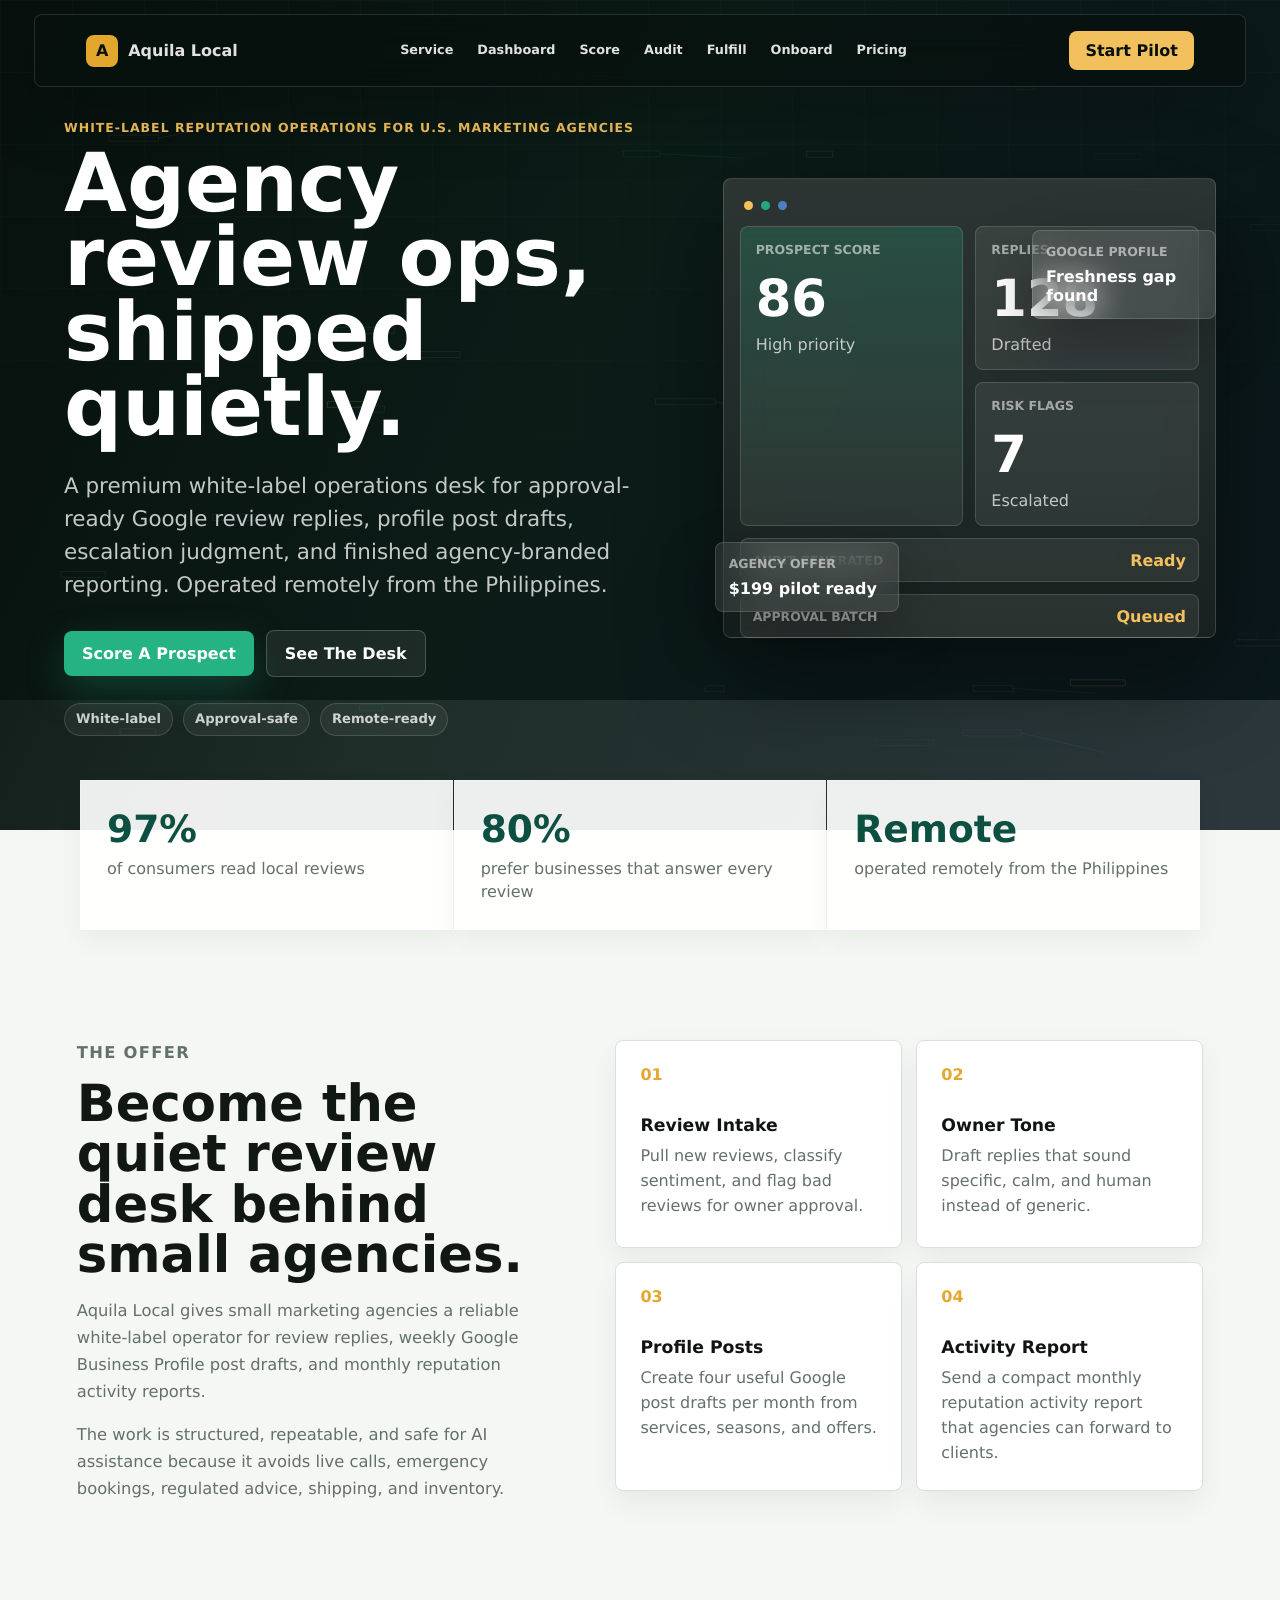
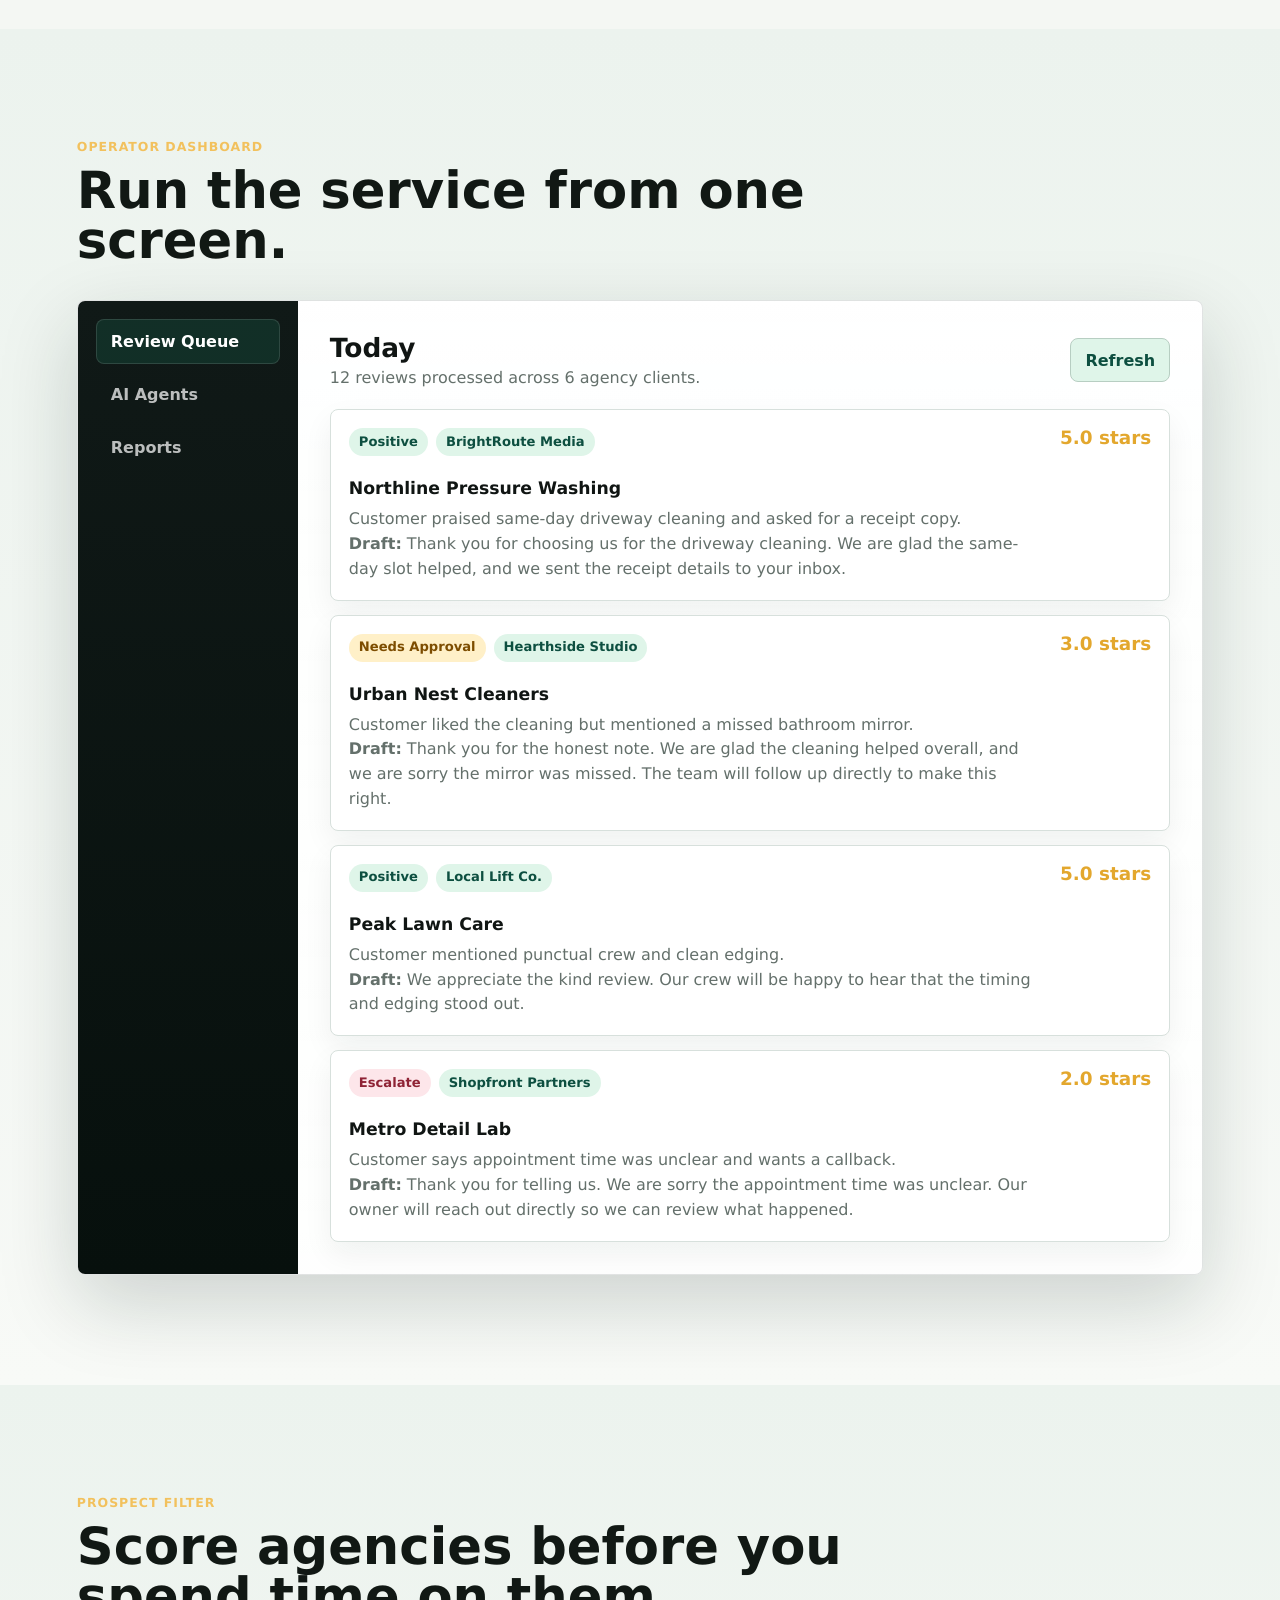
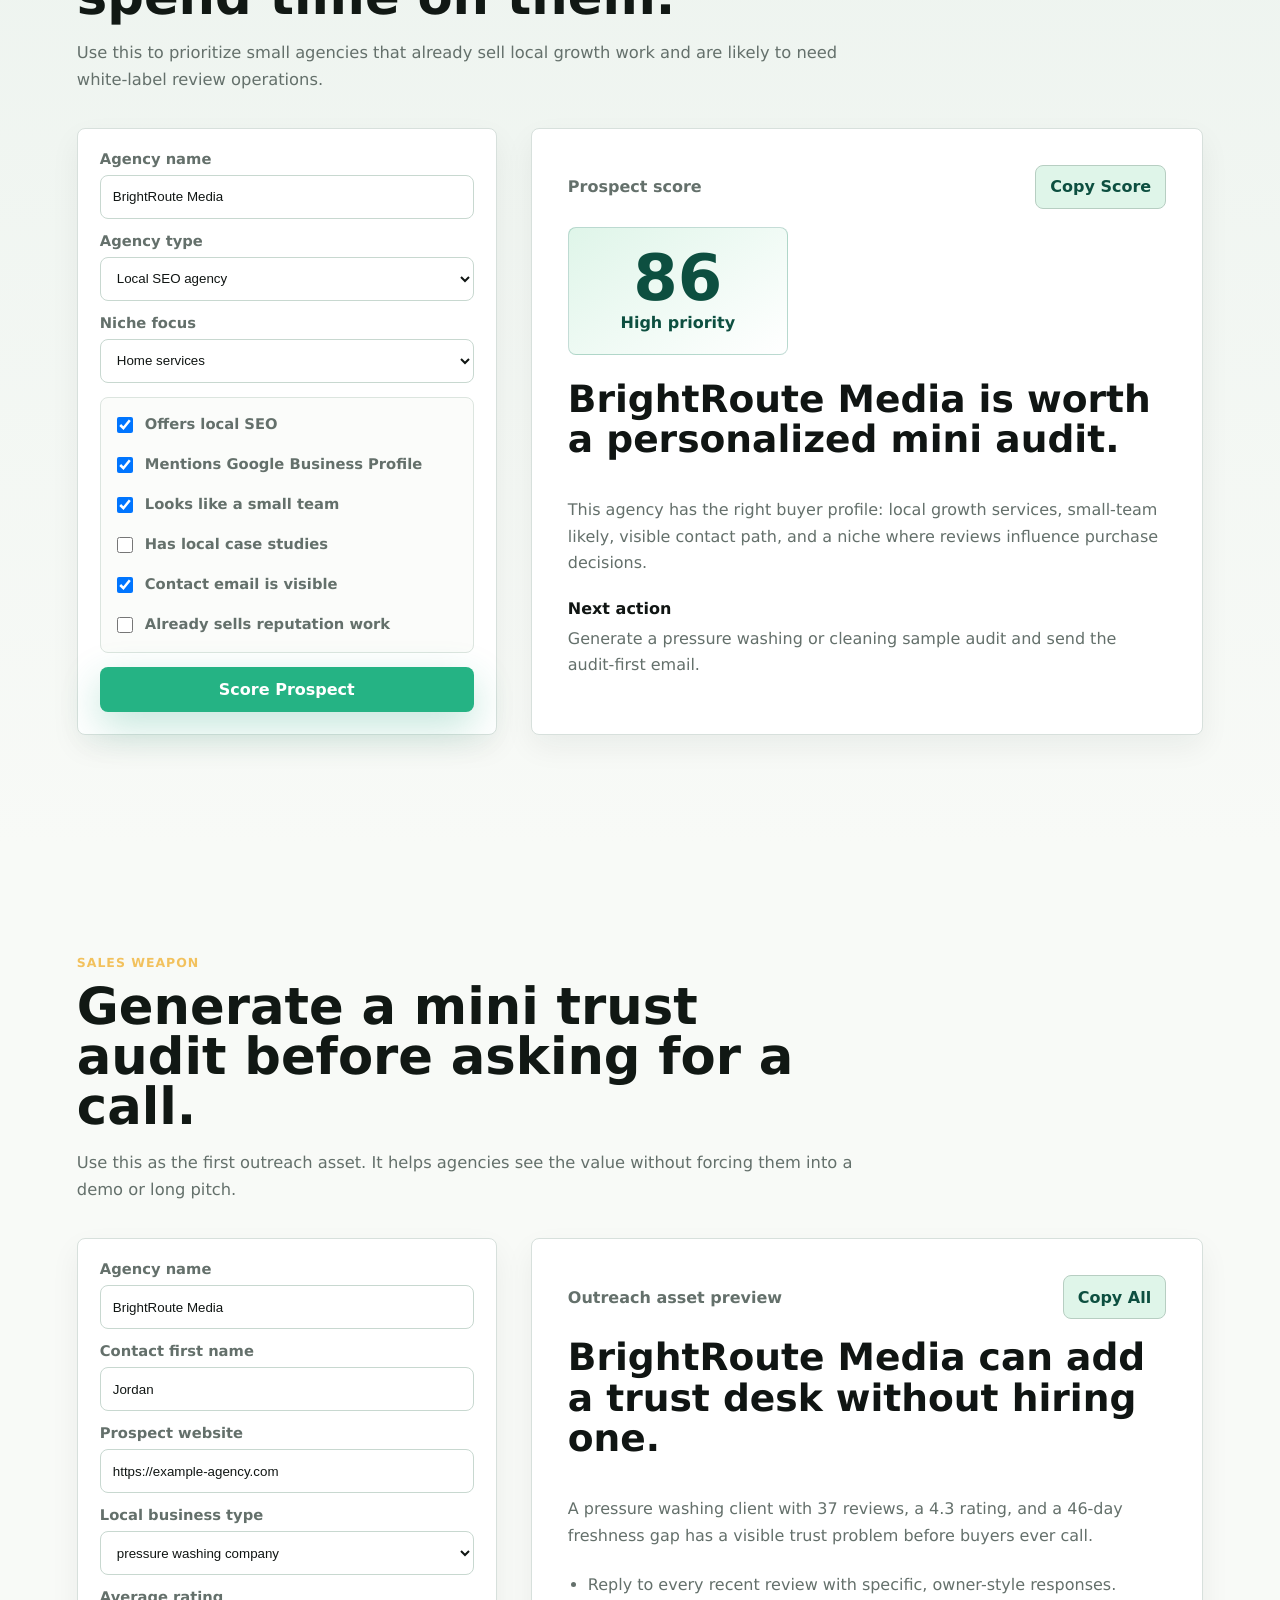
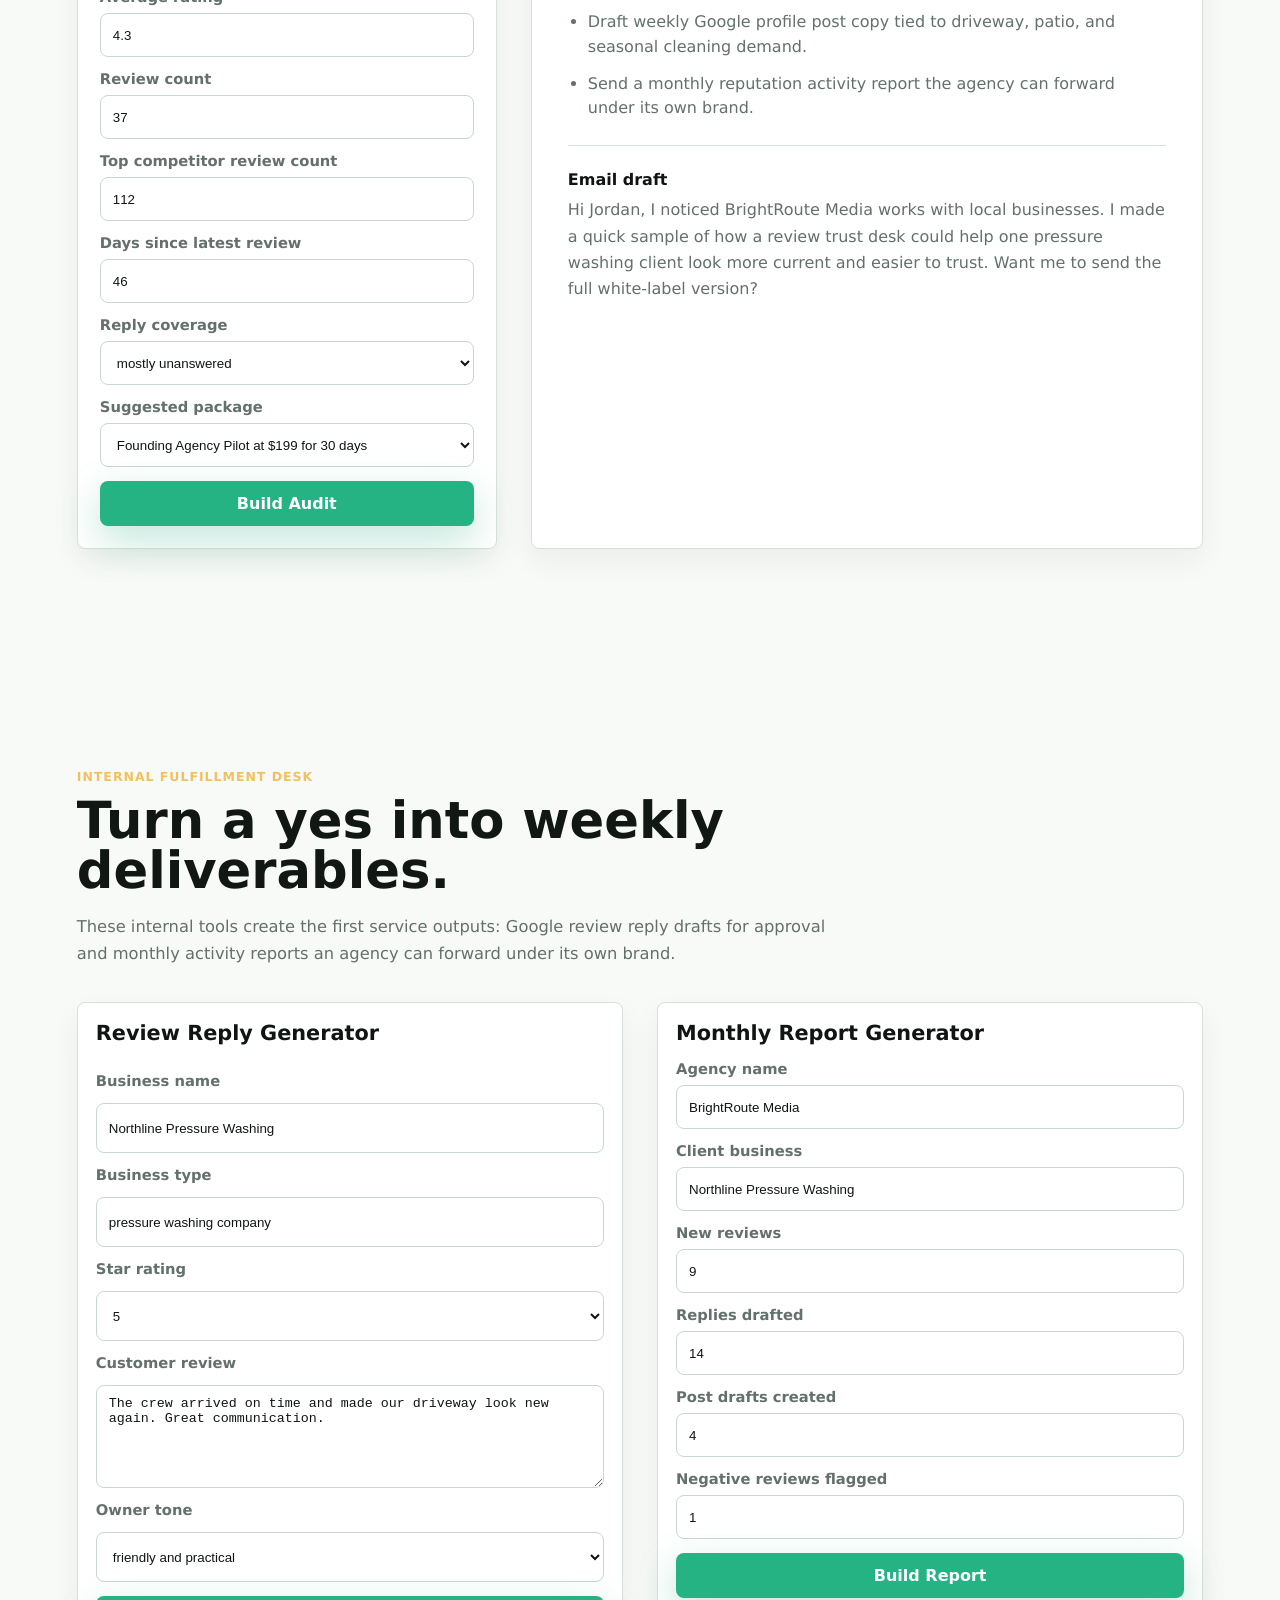
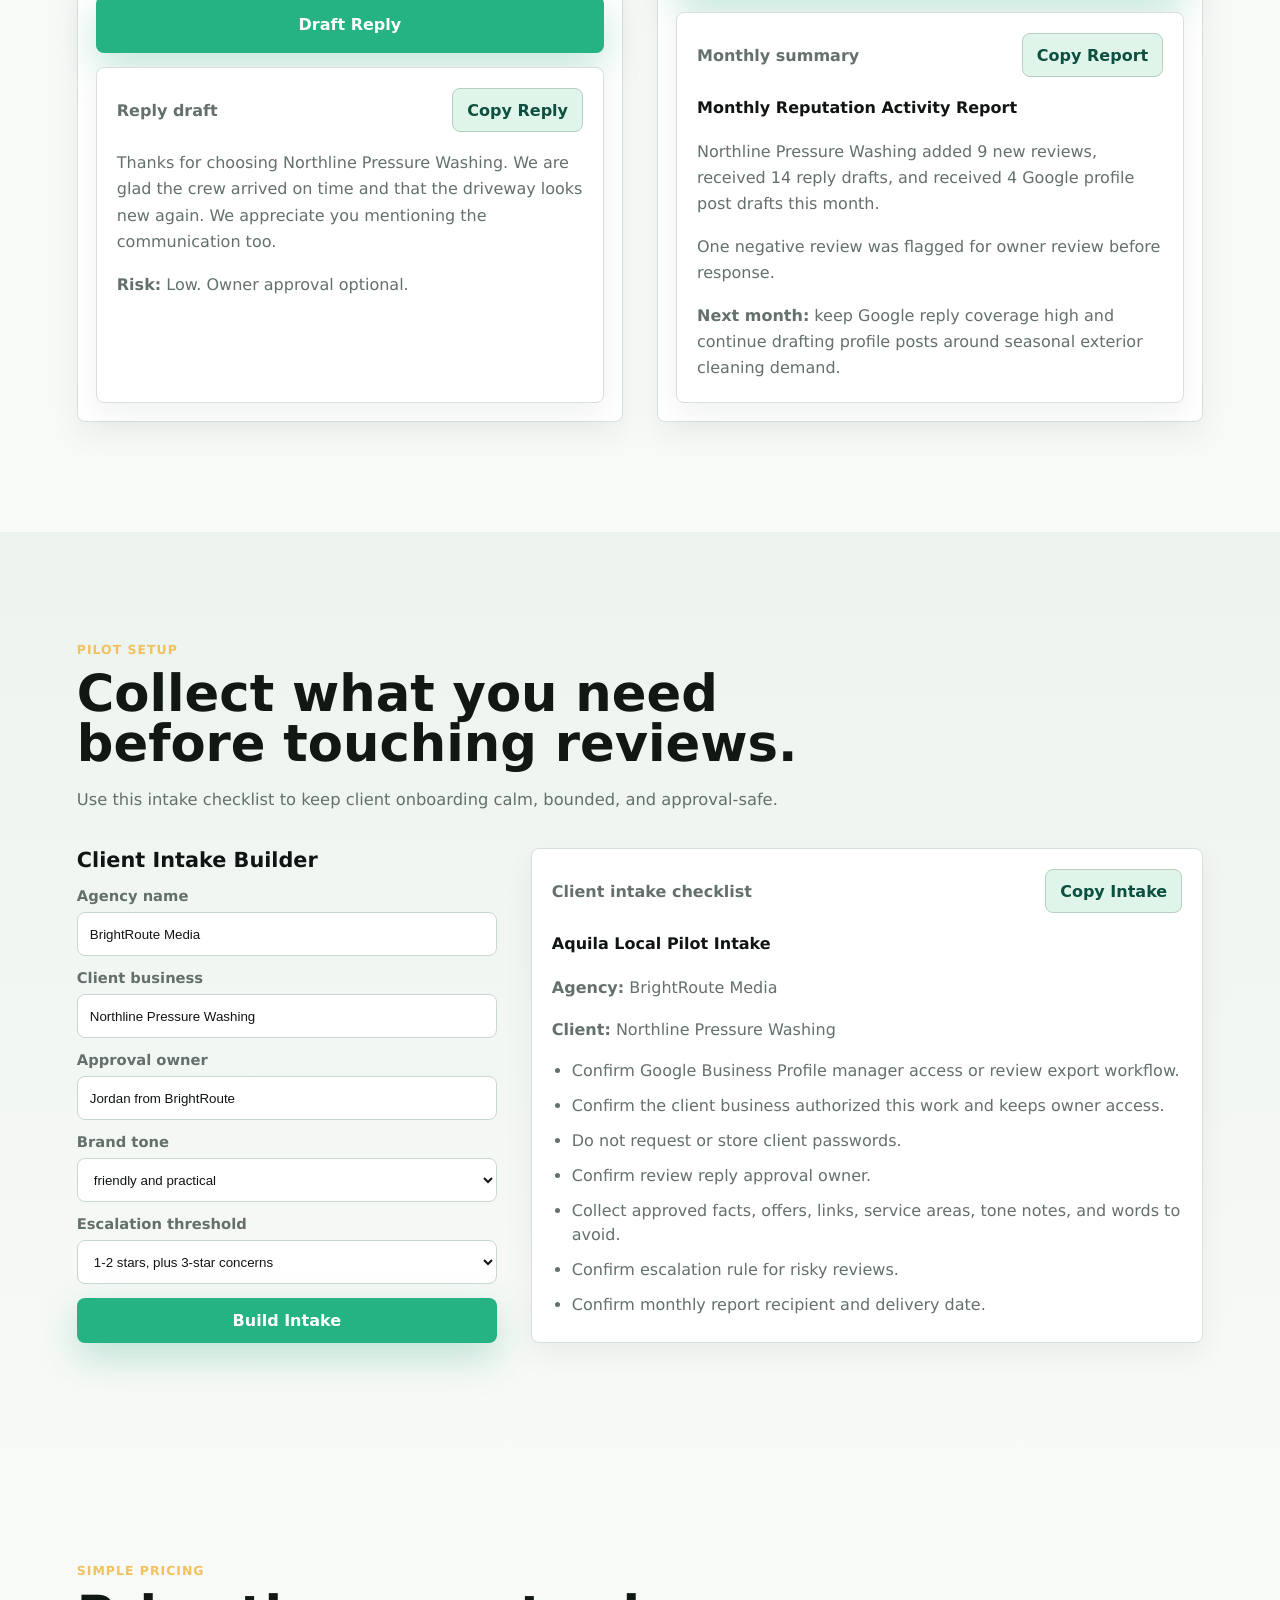
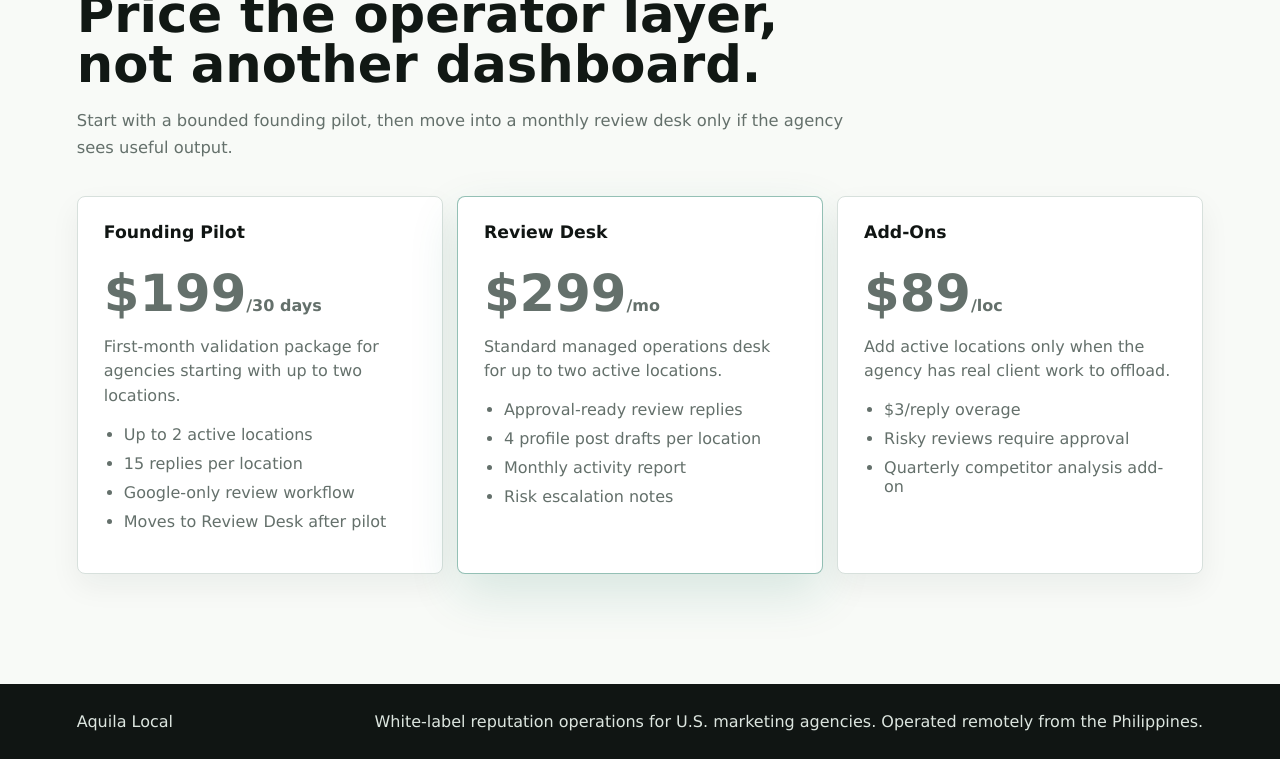
==== index.html @ 958daebd "Initial Aquila Local site" ====
<!doctype html>
<html lang="en">
  <head>
    <meta charset="utf-8">
    <meta name="viewport" content="width=device-width, initial-scale=1">
    <title>Aquila Local</title>
    <meta
      name="description"
      content="White-label Google review reply drafts, profile post drafts, escalation notes, and reputation activity reports for local marketing agencies."
    >
    <link rel="preload" href="assets/reviewpilot-hero.png" as="image">
    <link rel="stylesheet" href="styles.css">
  </head>
  <body>
    <header class="site-header" aria-label="Primary navigation">
      <a class="brand" href="#top" aria-label="Aquila Local home">
        <span class="brand-mark">A</span>
        <span>Aquila Local</span>
      </a>
      <nav class="nav-links" aria-label="Page sections">
        <a href="#service">Service</a>
        <a href="#dashboard">Dashboard</a>
        <a href="#score">Score</a>
        <a href="#audit">Audit</a>
        <a href="#fulfill">Fulfill</a>
        <a href="#onboard">Onboard</a>
        <a href="#pricing">Pricing</a>
      </nav>
      <a class="header-action" href="mailto:aquila.local@gmail.com?subject=Aquila%20Local%20pilot">
        Start Pilot
      </a>
    </header>

    <main id="top">
      <section class="hero" aria-label="Aquila Local introduction">
        <canvas class="signal-canvas" id="signalCanvas" aria-hidden="true"></canvas>
        <img class="hero-image" src="assets/reviewpilot-hero.png" alt="Laptop displaying a reputation management dashboard on a home office desk">
        <div class="hero-overlay"></div>
        <div class="hero-shell">
          <div class="hero-content">
            <p class="eyebrow">White-label reputation operations for U.S. marketing agencies</p>
            <h1>Agency review ops, shipped quietly.</h1>
            <p class="hero-copy">
              A premium white-label operations desk for approval-ready Google review replies, profile post drafts, escalation judgment, and finished agency-branded reporting.
              Operated remotely from the Philippines.
            </p>
            <div class="hero-actions">
              <a class="primary-button" href="#score">Score A Prospect</a>
              <a class="secondary-button" href="#fulfill">See The Desk</a>
            </div>
            <div class="hero-proof" aria-label="Service proof points">
              <span>White-label</span>
              <span>Approval-safe</span>
              <span>Remote-ready</span>
            </div>
          </div>

          <div class="hero-stage" aria-label="Animated Aquila Local operations console">
            <div class="ops-console motion-card">
              <div class="console-topbar">
                <span></span>
                <span></span>
                <span></span>
              </div>
              <div class="console-grid">
                <div class="console-panel large">
                  <small>Prospect score</small>
                  <strong>86</strong>
                  <span>High priority</span>
                </div>
                <div class="console-panel">
                  <small>Replies</small>
                  <strong>128</strong>
                  <span>Drafted</span>
                </div>
                <div class="console-panel">
                  <small>Risk flags</small>
                  <strong>7</strong>
                  <span>Escalated</span>
                </div>
                <div class="console-row">
                  <span>Audit generated</span>
                  <b>Ready</b>
                </div>
                <div class="console-row">
                  <span>Approval batch</span>
                  <b>Queued</b>
                </div>
              </div>
            </div>
            <div class="floating-note note-one motion-card">
              <span>Google profile</span>
              <strong>Freshness gap found</strong>
            </div>
            <div class="floating-note note-two motion-card">
              <span>Agency offer</span>
              <strong>$199 pilot ready</strong>
            </div>
          </div>
        </div>
      </section>

      <section class="signal-strip" aria-label="Market signals">
        <div>
          <strong>97%</strong>
          <span>of consumers read local reviews</span>
        </div>
        <div>
          <strong>80%</strong>
          <span>prefer businesses that answer every review</span>
        </div>
        <div>
          <strong>Remote</strong>
          <span>operated remotely from the Philippines</span>
        </div>
      </section>

      <section id="service" class="section split-section">
        <div class="section-copy">
          <p class="eyebrow">The offer</p>
          <h2>Become the quiet review desk behind small agencies.</h2>
          <p>
            Aquila Local gives small marketing agencies a reliable white-label operator for review replies, weekly Google Business Profile post drafts, and monthly reputation activity reports.
          </p>
          <p>
            The work is structured, repeatable, and safe for AI assistance because it avoids live calls, emergency bookings, regulated advice, shipping, and inventory.
          </p>
        </div>
        <div class="workflow-grid" aria-label="Service workflow">
          <article class="workflow-card">
            <span>01</span>
            <h3>Review Intake</h3>
            <p>Pull new reviews, classify sentiment, and flag bad reviews for owner approval.</p>
          </article>
          <article class="workflow-card">
            <span>02</span>
            <h3>Owner Tone</h3>
            <p>Draft replies that sound specific, calm, and human instead of generic.</p>
          </article>
          <article class="workflow-card">
            <span>03</span>
            <h3>Profile Posts</h3>
            <p>Create four useful Google post drafts per month from services, seasons, and offers.</p>
          </article>
          <article class="workflow-card">
            <span>04</span>
            <h3>Activity Report</h3>
            <p>Send a compact monthly reputation activity report that agencies can forward to clients.</p>
          </article>
        </div>
      </section>

      <section id="dashboard" class="section dashboard-section">
        <div class="section-heading">
          <p class="eyebrow">Operator dashboard</p>
          <h2>Run the service from one screen.</h2>
        </div>

        <div class="dashboard-shell">
          <aside class="dashboard-sidebar" aria-label="Dashboard menu">
            <button class="tab-button active" type="button" data-tab="queue">Review Queue</button>
            <button class="tab-button" type="button" data-tab="agents">AI Agents</button>
            <button class="tab-button" type="button" data-tab="reports">Reports</button>
          </aside>

          <div class="dashboard-panel">
            <section class="tab-panel active" id="queue" aria-label="Review queue">
              <div class="panel-topline">
                <div>
                  <h3>Today</h3>
                  <p>12 reviews processed across 6 agency clients.</p>
                </div>
                <button class="tool-button" type="button" id="refreshQueue">Refresh</button>
              </div>

              <div class="review-list" id="reviewList"></div>
            </section>

            <section class="tab-panel" id="agents" aria-label="AI agent status">
              <div class="panel-topline">
                <div>
                  <h3>Agent Bench</h3>
                  <p>Keep every task small, auditable, and easy to replace.</p>
                </div>
                <span class="status-pill">5 active</span>
              </div>
              <div class="agent-grid" id="agentGrid"></div>
            </section>

            <section class="tab-panel" id="reports" aria-label="Monthly reputation activity report preview">
              <div class="panel-topline">
                <div>
                  <h3>Activity Report</h3>
                  <p>White-label summary ready for agency forwarding.</p>
                </div>
                <button class="tool-button" type="button" id="buildReport">Build Preview</button>
              </div>
              <div class="report-preview" id="reportPreview">
                <div>
                  <span class="report-label">Review velocity</span>
                  <strong>+18%</strong>
                </div>
                <div>
                  <span class="report-label">Response coverage</span>
                  <strong>96%</strong>
                </div>
                <div>
                  <span class="report-label">Freshness</span>
                  <strong>14 days</strong>
                </div>
              </div>
            </section>
          </div>
        </div>
      </section>

      <section id="score" class="section score-section">
        <div class="section-heading">
          <p class="eyebrow">Prospect filter</p>
          <h2>Score agencies before you spend time on them.</h2>
          <p>
            Use this to prioritize small agencies that already sell local growth work and are likely to need white-label review operations.
          </p>
        </div>

        <div class="score-builder">
          <form class="score-form" id="scoreForm">
            <label>
              Agency name
              <input name="agencyName" type="text" value="BrightRoute Media" required>
            </label>
            <label>
              Agency type
              <select name="agencyType">
                <option value="localSeo">Local SEO agency</option>
                <option value="webDesign">Web design agency</option>
                <option value="socialMedia">Social media agency</option>
                <option value="general">General marketing agency</option>
              </select>
            </label>
            <label>
              Niche focus
              <select name="nicheFocus">
                <option value="homeServices">Home services</option>
                <option value="mixedLocal">Mixed local businesses</option>
                <option value="restaurants">Restaurants</option>
                <option value="regulated">Medical, legal, or finance</option>
              </select>
            </label>
            <div class="checkbox-grid" aria-label="Prospect signals">
              <label><input name="localSeo" type="checkbox" checked> Offers local SEO</label>
              <label><input name="gbp" type="checkbox" checked> Mentions Google Business Profile</label>
              <label><input name="smallTeam" type="checkbox" checked> Looks like a small team</label>
              <label><input name="caseStudies" type="checkbox"> Has local case studies</label>
              <label><input name="contactEmail" type="checkbox" checked> Contact email is visible</label>
              <label><input name="reputationOffer" type="checkbox"> Already sells reputation work</label>
            </div>
            <button class="primary-button form-button" type="submit">Score Prospect</button>
          </form>

          <article class="score-output" id="scoreOutput" aria-live="polite">
            <div class="output-actions">
              <span class="report-label">Prospect score</span>
              <button class="tool-button" type="button" data-copy-target="scoreOutput">Copy Score</button>
            </div>
            <div class="score-document">
              <div class="score-meter">
                <strong>86</strong>
                <span>High priority</span>
              </div>
              <h3>BrightRoute Media is worth a personalized mini audit.</h3>
              <p>
                This agency has the right buyer profile: local growth services, small-team likely, visible contact path, and a niche where reviews influence purchase decisions.
              </p>
              <h4>Next action</h4>
              <p>Generate a pressure washing or cleaning sample audit and send the audit-first email.</p>
            </div>
          </article>
        </div>
      </section>

      <section id="audit" class="section audit-section">
        <div class="section-heading">
          <p class="eyebrow">Sales weapon</p>
          <h2>Generate a mini trust audit before asking for a call.</h2>
          <p>
            Use this as the first outreach asset. It helps agencies see the value without forcing them into a demo or long pitch.
          </p>
        </div>

        <div class="audit-builder">
          <form class="audit-form" id="auditForm">
            <label>
              Agency name
              <input name="agency" type="text" value="BrightRoute Media" required>
            </label>
            <label>
              Contact first name
              <input name="contact" type="text" value="Jordan" required>
            </label>
            <label>
              Prospect website
              <input name="website" type="url" value="https://example-agency.com" required>
            </label>
            <label>
              Local business type
              <select name="niche">
                <option>pressure washing company</option>
                <option>house cleaning company</option>
                <option>mobile auto detailer</option>
                <option>lawn care company</option>
                <option>pest control company</option>
              </select>
            </label>
            <label>
              Average rating
              <input name="rating" type="number" min="1" max="5" step="0.1" value="4.3" required>
            </label>
            <label>
              Review count
              <input name="reviews" type="number" min="0" step="1" value="37" required>
            </label>
            <label>
              Top competitor review count
              <input name="competitorReviews" type="number" min="0" step="1" value="112" required>
            </label>
            <label>
              Days since latest review
              <input name="freshness" type="number" min="0" step="1" value="46" required>
            </label>
            <label>
              Reply coverage
              <select name="coverage">
                <option>mostly unanswered</option>
                <option>some answered</option>
                <option>mostly answered</option>
                <option>every review answered</option>
              </select>
            </label>
            <label>
              Suggested package
              <select name="package">
                <option>Founding Agency Pilot at $199 for 30 days</option>
                <option>Review Desk at $299/month</option>
                <option>additional location at $89/month</option>
                <option>custom scale package after 10 locations</option>
              </select>
            </label>
            <button class="primary-button form-button" type="submit">Build Audit</button>
          </form>

          <article class="audit-output" id="auditOutput" aria-live="polite">
            <div class="output-actions">
              <span class="report-label">Outreach asset preview</span>
              <button class="tool-button" type="button" data-copy-target="auditOutput">Copy All</button>
            </div>
            <div class="audit-document">
              <h3>BrightRoute Media can add a trust desk without hiring one.</h3>
              <p>
                A pressure washing client with 37 reviews, a 4.3 rating, and a 46-day freshness gap has a visible trust problem before buyers ever call.
              </p>
              <ul>
                <li>Reply to every recent review with specific, owner-style responses.</li>
                <li>Draft weekly Google profile post copy tied to driveway, patio, and seasonal cleaning demand.</li>
                <li>Send a monthly reputation activity report the agency can forward under its own brand.</li>
              </ul>
              <hr>
              <h4>Email draft</h4>
              <p>
                Hi Jordan, I noticed BrightRoute Media works with local businesses. I made a quick sample of how a review trust desk could help one pressure washing client look more current and easier to trust. Want me to send the full white-label version?
              </p>
            </div>
          </article>
        </div>
      </section>

      <section id="fulfill" class="section fulfill-section">
        <div class="section-heading">
          <p class="eyebrow">Internal fulfillment desk</p>
          <h2>Turn a yes into weekly deliverables.</h2>
          <p>
            These internal tools create the first service outputs: Google review reply drafts for approval and monthly activity reports an agency can forward under its own brand.
          </p>
        </div>

        <div class="fulfill-grid">
          <article class="fulfill-card">
            <form class="mini-form" id="replyForm">
              <h3>Review Reply Generator</h3>
              <label>
                Business name
                <input name="business" type="text" value="Northline Pressure Washing" required>
              </label>
              <label>
                Business type
                <input name="businessType" type="text" value="pressure washing company" required>
              </label>
              <label>
                Star rating
                <select name="stars">
                  <option>5</option>
                  <option>4</option>
                  <option>3</option>
                  <option>2</option>
                  <option>1</option>
                </select>
              </label>
              <label>
                Customer review
                <textarea name="review" rows="5" required>The crew arrived on time and made our driveway look new again. Great communication.</textarea>
              </label>
              <label>
                Owner tone
                <select name="tone">
                  <option>friendly and practical</option>
                  <option>warm and grateful</option>
                  <option>direct and professional</option>
                </select>
              </label>
              <button class="primary-button form-button" type="submit">Draft Reply</button>
            </form>
            <div class="tool-output" id="replyOutput">
              <div class="output-actions">
                <span class="report-label">Reply draft</span>
                <button class="tool-button" type="button" data-copy-target="replyOutput">Copy Reply</button>
              </div>
              <div class="copy-document">
                <p>Thanks for choosing Northline Pressure Washing. We are glad the crew arrived on time and that the driveway looks new again. We appreciate you mentioning the communication too.</p>
                <p><strong>Risk:</strong> Low. Owner approval optional.</p>
              </div>
            </div>
          </article>

          <article class="fulfill-card">
            <form class="mini-form" id="monthlyReportForm">
              <h3>Monthly Report Generator</h3>
              <label>
                Agency name
                <input name="agency" type="text" value="BrightRoute Media" required>
              </label>
              <label>
                Client business
                <input name="client" type="text" value="Northline Pressure Washing" required>
              </label>
              <label>
                New reviews
                <input name="newReviews" type="number" min="0" value="9" required>
              </label>
              <label>
                Replies drafted
                <input name="replies" type="number" min="0" value="14" required>
              </label>
              <label>
                Post drafts created
                <input name="posts" type="number" min="0" value="4" required>
              </label>
              <label>
                Negative reviews flagged
                <input name="flags" type="number" min="0" value="1" required>
              </label>
              <button class="primary-button form-button" type="submit">Build Report</button>
            </form>
            <div class="tool-output" id="monthlyReportOutput">
              <div class="output-actions">
                <span class="report-label">Monthly summary</span>
                <button class="tool-button" type="button" data-copy-target="monthlyReportOutput">Copy Report</button>
              </div>
              <div class="copy-document">
                <h4>Monthly Reputation Activity Report</h4>
                <p>Northline Pressure Washing added 9 new reviews, received 14 reply drafts, and received 4 Google profile post drafts this month.</p>
                <p>One negative review was flagged for owner review before response.</p>
                <p><strong>Next month:</strong> keep Google reply coverage high and continue drafting profile posts around seasonal exterior cleaning demand.</p>
              </div>
            </div>
          </article>
        </div>
      </section>

      <section id="onboard" class="section onboard-section">
        <div class="section-heading">
          <p class="eyebrow">Pilot setup</p>
          <h2>Collect what you need before touching reviews.</h2>
          <p>
            Use this intake checklist to keep client onboarding calm, bounded, and approval-safe.
          </p>
        </div>

        <div class="onboard-builder">
          <form class="mini-form intake-form" id="intakeForm">
            <h3>Client Intake Builder</h3>
            <label>
              Agency name
              <input name="agency" type="text" value="BrightRoute Media" required>
            </label>
            <label>
              Client business
              <input name="client" type="text" value="Northline Pressure Washing" required>
            </label>
            <label>
              Approval owner
              <input name="owner" type="text" value="Jordan from BrightRoute" required>
            </label>
            <label>
              Brand tone
              <select name="tone">
                <option>friendly and practical</option>
                <option>warm and grateful</option>
                <option>direct and professional</option>
              </select>
            </label>
            <label>
              Escalation threshold
              <select name="threshold">
                <option>1-2 stars, plus 3-star concerns</option>
                <option>all negative language</option>
                <option>refund, safety, legal, or privacy mentions</option>
              </select>
            </label>
            <button class="primary-button form-button" type="submit">Build Intake</button>
          </form>

          <article class="tool-output intake-output" id="intakeOutput">
            <div class="output-actions">
              <span class="report-label">Client intake checklist</span>
              <button class="tool-button" type="button" data-copy-target="intakeOutput">Copy Intake</button>
            </div>
            <div class="copy-document">
              <h4>Aquila Local Pilot Intake</h4>
              <p><strong>Agency:</strong> BrightRoute Media</p>
              <p><strong>Client:</strong> Northline Pressure Washing</p>
              <ul>
                <li>Confirm Google Business Profile manager access or review export workflow.</li>
                <li>Confirm the client business authorized this work and keeps owner access.</li>
                <li>Do not request or store client passwords.</li>
                <li>Confirm review reply approval owner.</li>
                <li>Collect approved facts, offers, links, service areas, tone notes, and words to avoid.</li>
                <li>Confirm escalation rule for risky reviews.</li>
                <li>Confirm monthly report recipient and delivery date.</li>
              </ul>
            </div>
          </article>
        </div>
      </section>

      <section id="pricing" class="section pricing-section">
        <div class="section-heading">
          <p class="eyebrow">Simple pricing</p>
          <h2>Price the operator layer, not another dashboard.</h2>
          <p>
            Start with a bounded founding pilot, then move into a monthly review desk only if the agency sees useful output.
          </p>
        </div>
        <div class="pricing-grid">
          <article class="price-card">
            <h3>Founding Pilot</h3>
            <p class="price">$199<span>/30 days</span></p>
            <p>First-month validation package for agencies starting with up to two locations.</p>
            <ul>
              <li>Up to 2 active locations</li>
              <li>15 replies per location</li>
              <li>Google-only review workflow</li>
              <li>Moves to Review Desk after pilot</li>
            </ul>
          </article>
          <article class="price-card featured">
            <h3>Review Desk</h3>
            <p class="price">$299<span>/mo</span></p>
            <p>Standard managed operations desk for up to two active locations.</p>
            <ul>
              <li>Approval-ready review replies</li>
              <li>4 profile post drafts per location</li>
              <li>Monthly activity report</li>
              <li>Risk escalation notes</li>
            </ul>
          </article>
          <article class="price-card">
            <h3>Add-Ons</h3>
            <p class="price">$89<span>/loc</span></p>
            <p>Add active locations only when the agency has real client work to offload.</p>
            <ul>
              <li>$3/reply overage</li>
              <li>Risky reviews require approval</li>
              <li>Quarterly competitor analysis add-on</li>
            </ul>
          </article>
        </div>
      </section>
    </main>

    <footer class="site-footer">
      <span>Aquila Local</span>
      <span>White-label reputation operations for U.S. marketing agencies. Operated remotely from the Philippines.</span>
    </footer>

    <script src="app.js"></script>
  </body>
</html>
---- styles.css ----
:root {
  --ink: #17201d;
  --muted: #5c6864;
  --line: #dce5df;
  --paper: #f8faf7;
  --panel: #ffffff;
  --green: #12735b;
  --green-dark: #0c493b;
  --mint: #dff3e8;
  --blue: #254f78;
  --gold: #d39a18;
  --rose: #b94357;
  --shadow: 0 18px 50px rgba(16, 32, 25, 0.13);
}

* {
  box-sizing: border-box;
}

html {
  scroll-behavior: smooth;
}

body {
  margin: 0;
  color: var(--ink);
  background: var(--paper);
  font-family: Inter, ui-sans-serif, system-ui, -apple-system, BlinkMacSystemFont, "Segoe UI", sans-serif;
  letter-spacing: 0;
  text-rendering: geometricPrecision;
  -webkit-font-smoothing: antialiased;
}

a {
  color: inherit;
  text-decoration: none;
}

button {
  font: inherit;
}

.site-header {
  position: fixed;
  top: 0;
  left: 0;
  right: 0;
  z-index: 10;
  display: grid;
  grid-template-columns: 1fr auto 1fr;
  align-items: center;
  gap: 24px;
  padding: 16px clamp(18px, 4vw, 52px);
  background: rgba(248, 250, 247, 0.88);
  border-bottom: 1px solid rgba(220, 229, 223, 0.7);
  backdrop-filter: blur(18px);
}

.brand,
.nav-links,
.hero-actions,
.site-footer {
  display: flex;
  align-items: center;
}

.brand {
  gap: 10px;
  font-weight: 800;
}

.brand-mark {
  display: inline-grid;
  width: 32px;
  height: 32px;
  place-items: center;
  color: #fff;
  background: var(--green);
  border-radius: 8px;
}

.nav-links {
  gap: 24px;
  color: var(--muted);
  font-size: 0.94rem;
  font-weight: 700;
}

.nav-links a:hover {
  color: var(--green-dark);
}

.header-action {
  justify-self: end;
  padding: 10px 16px;
  color: #fff;
  background: var(--ink);
  border-radius: 8px;
  font-weight: 800;
}

.hero {
  position: relative;
  min-height: 92vh;
  display: flex;
  align-items: center;
  overflow: hidden;
  isolation: isolate;
  padding: 112px clamp(20px, 6vw, 80px) 70px;
}

.hero-image,
.hero-overlay {
  position: absolute;
  inset: 0;
}

.hero-image {
  z-index: -2;
  width: 100%;
  height: 100%;
  object-fit: cover;
}

.hero-overlay {
  z-index: -1;
  background:
    linear-gradient(90deg, rgba(248, 250, 247, 0.96) 0%, rgba(248, 250, 247, 0.86) 38%, rgba(248, 250, 247, 0.25) 72%),
    linear-gradient(0deg, rgba(248, 250, 247, 0.95) 0%, rgba(248, 250, 247, 0) 24%);
}

.hero-content {
  width: min(680px, 100%);
}

.eyebrow {
  margin: 0 0 12px;
  color: var(--green);
  font-size: 0.78rem;
  font-weight: 900;
  letter-spacing: 0.08em;
  text-transform: uppercase;
}

h1,
h2,
h3,
p {
  margin-top: 0;
}

h1 {
  max-width: 11ch;
  margin-bottom: 20px;
  font-size: clamp(4rem, 8vw, 8.3rem);
  line-height: 0.89;
  letter-spacing: 0;
}

.hero-copy {
  max-width: 640px;
  margin-bottom: 28px;
  color: #33413c;
  font-size: clamp(1.08rem, 2vw, 1.34rem);
  line-height: 1.55;
}

.hero-actions {
  flex-wrap: wrap;
  gap: 12px;
}

.primary-button,
.secondary-button,
.tool-button,
.tab-button {
  min-height: 44px;
  border-radius: 8px;
  font-weight: 850;
  cursor: pointer;
}

.primary-button,
.secondary-button {
  display: inline-flex;
  align-items: center;
  justify-content: center;
  padding: 13px 18px;
}

.primary-button {
  color: #fff;
  background: var(--green);
}

.secondary-button {
  border: 1px solid rgba(23, 32, 29, 0.2);
  background: rgba(255, 255, 255, 0.78);
}

.signal-strip {
  display: grid;
  grid-template-columns: repeat(3, 1fr);
  gap: 1px;
  margin-top: -22px;
  padding: 0 clamp(18px, 5vw, 70px);
}

.signal-strip div {
  min-height: 118px;
  padding: 26px;
  background: var(--panel);
  border: 1px solid var(--line);
  box-shadow: 0 10px 26px rgba(20, 34, 29, 0.05);
}

.signal-strip strong {
  display: block;
  margin-bottom: 6px;
  color: var(--green-dark);
  font-size: clamp(1.55rem, 3vw, 2.35rem);
}

.signal-strip span {
  color: var(--muted);
  line-height: 1.45;
}

.section {
  padding: clamp(66px, 9vw, 110px) clamp(20px, 6vw, 80px);
}

.split-section {
  display: grid;
  grid-template-columns: minmax(0, 0.88fr) minmax(0, 1.12fr);
  gap: clamp(34px, 6vw, 82px);
  align-items: start;
}

.section-copy {
  max-width: 610px;
}

.section-copy h2,
.section-heading h2 {
  margin-bottom: 18px;
  font-size: clamp(2rem, 4vw, 4.2rem);
  line-height: 0.98;
  letter-spacing: 0;
}

.section-copy p,
.section-heading p:not(.eyebrow) {
  color: var(--muted);
  font-size: 1.02rem;
  line-height: 1.65;
}

.workflow-grid,
.pricing-grid,
.audit-builder,
.score-builder,
.agent-grid,
.review-list,
.report-preview {
  display: grid;
  gap: 14px;
}

.workflow-grid {
  grid-template-columns: repeat(2, minmax(0, 1fr));
}

.workflow-card,
.price-card,
.review-item,
.agent-card,
.report-preview > div {
  border: 1px solid var(--line);
  border-radius: 8px;
  background: var(--panel);
  box-shadow: 0 12px 30px rgba(20, 34, 29, 0.06);
}

.workflow-card {
  min-height: 208px;
  padding: 24px;
}

.workflow-card span {
  display: inline-block;
  margin-bottom: 32px;
  color: var(--gold);
  font-weight: 900;
}

.workflow-card h3,
.price-card h3,
.review-item h4,
.agent-card h4 {
  margin-bottom: 8px;
  font-size: 1.08rem;
}

.workflow-card p,
.price-card p,
.review-item p,
.agent-card p {
  margin-bottom: 0;
  color: var(--muted);
  line-height: 1.55;
}

.dashboard-section {
  background: #eef5f0;
}

.section-heading {
  max-width: 780px;
  margin-bottom: 34px;
}

.dashboard-shell {
  display: grid;
  grid-template-columns: 220px minmax(0, 1fr);
  min-height: 580px;
  overflow: hidden;
  border: 1px solid #cad9d1;
  border-radius: 8px;
  background: var(--panel);
  box-shadow: var(--shadow);
}

.dashboard-sidebar {
  display: grid;
  align-content: start;
  gap: 8px;
  padding: 18px;
  background: #16231f;
}

.tab-button {
  width: 100%;
  padding: 12px 14px;
  color: rgba(255, 255, 255, 0.72);
  text-align: left;
  border: 1px solid transparent;
  background: transparent;
}

.tab-button.active,
.tab-button:hover {
  color: #fff;
  border-color: rgba(255, 255, 255, 0.12);
  background: rgba(255, 255, 255, 0.08);
}

.dashboard-panel {
  min-width: 0;
  padding: clamp(18px, 4vw, 32px);
}

.tab-panel {
  display: none;
}

.tab-panel.active {
  display: block;
}

.panel-topline {
  display: flex;
  align-items: center;
  justify-content: space-between;
  gap: 20px;
  margin-bottom: 22px;
}

.panel-topline h3 {
  margin-bottom: 4px;
  font-size: 1.65rem;
}

.panel-topline p {
  margin-bottom: 0;
  color: var(--muted);
}

.tool-button {
  padding: 10px 14px;
  color: var(--green-dark);
  border: 1px solid #b7cec2;
  background: var(--mint);
}

.review-list {
  grid-template-columns: 1fr;
}

.review-item {
  display: grid;
  grid-template-columns: minmax(0, 1fr) auto;
  gap: 20px;
  padding: 18px;
}

.review-meta {
  display: flex;
  flex-wrap: wrap;
  gap: 8px;
  margin-bottom: 8px;
}

.chip,
.status-pill {
  display: inline-flex;
  align-items: center;
  min-height: 28px;
  padding: 4px 10px;
  border-radius: 999px;
  font-size: 0.82rem;
  font-weight: 800;
}

.chip {
  color: var(--green-dark);
  background: var(--mint);
}

.chip.warning {
  color: #7d4d00;
  background: #fff0c8;
}

.chip.alert {
  color: #8f2335;
  background: #fde6ea;
}

.status-pill {
  color: #fff;
  background: var(--blue);
}

.review-score {
  min-width: 82px;
  color: var(--gold);
  text-align: right;
  font-size: 1.15rem;
  font-weight: 900;
}

.agent-grid {
  grid-template-columns: repeat(5, minmax(160px, 1fr));
}

.agent-card {
  min-height: 170px;
  padding: 18px;
}

.agent-card small {
  display: inline-block;
  margin-bottom: 18px;
  color: var(--green);
  font-weight: 900;
}

.report-preview {
  grid-template-columns: repeat(3, minmax(0, 1fr));
}

.report-preview > div {
  min-height: 150px;
  padding: 22px;
}

.report-label {
  display: block;
  margin-bottom: 24px;
  color: var(--muted);
  font-weight: 800;
}

.report-preview strong {
  display: block;
  color: var(--green-dark);
  font-size: clamp(2rem, 4vw, 3rem);
}

.pricing-grid {
  grid-template-columns: repeat(3, minmax(0, 1fr));
}

.audit-section {
  background: #fbfcfa;
}

.score-section {
  background: #eef5f0;
}

.fulfill-section {
  background: #f7faf8;
}

.onboard-section {
  background: #eef5f0;
}

.audit-builder,
.score-builder,
.onboard-builder {
  grid-template-columns: minmax(280px, 420px) minmax(0, 1fr);
  align-items: stretch;
  gap: clamp(18px, 4vw, 34px);
}

.audit-form,
.audit-output,
.score-form,
.score-output {
  border: 1px solid var(--line);
  border-radius: 8px;
  background: var(--panel);
  box-shadow: 0 12px 30px rgba(20, 34, 29, 0.06);
}

.audit-form,
.score-form {
  display: grid;
  gap: 14px;
  padding: 22px;
}

.audit-form label,
.score-form label {
  display: grid;
  gap: 7px;
  color: var(--muted);
  font-size: 0.92rem;
  font-weight: 800;
}

.audit-form input,
.audit-form select,
.score-form input,
.score-form select {
  width: 100%;
  min-height: 44px;
  padding: 10px 12px;
  color: var(--ink);
  border: 1px solid #c8d8d0;
  border-radius: 8px;
  background: #fff;
}

.form-button {
  width: 100%;
  border: 0;
}

.audit-output {
  padding: clamp(22px, 4vw, 36px);
}

.score-output {
  padding: clamp(22px, 4vw, 36px);
}

.audit-output h3,
.score-output h3 {
  max-width: 760px;
  font-size: clamp(1.45rem, 3vw, 2.35rem);
  line-height: 1.08;
}

.audit-output h4,
.score-output h4 {
  margin: 22px 0 8px;
  font-size: 1rem;
}

.audit-output p,
.score-output p {
  max-width: 820px;
  color: var(--muted);
  line-height: 1.65;
}

.audit-output ul {
  display: grid;
  gap: 12px;
  margin: 24px 0 0;
  padding-left: 20px;
  color: var(--muted);
  line-height: 1.55;
}

.audit-output hr {
  height: 1px;
  margin: 24px 0;
  border: 0;
  background: var(--line);
}

.output-actions {
  display: flex;
  align-items: center;
  justify-content: space-between;
  gap: 14px;
  margin-bottom: 18px;
}

.output-actions .report-label {
  margin-bottom: 0;
}

.audit-document {
  color: var(--ink);
}

.score-document {
  color: var(--ink);
}

.fulfill-grid {
  display: grid;
  grid-template-columns: repeat(2, minmax(0, 1fr));
  gap: clamp(18px, 4vw, 34px);
}

.onboard-builder {
  display: grid;
}

.fulfill-card,
.tool-output {
  border: 1px solid var(--line);
  border-radius: 8px;
  background: var(--panel);
  box-shadow: 0 12px 30px rgba(20, 34, 29, 0.06);
}

.fulfill-card {
  display: grid;
  gap: 14px;
  padding: 18px;
}

.mini-form {
  display: grid;
  gap: 14px;
}

.mini-form h3 {
  margin-bottom: 2px;
  font-size: 1.3rem;
}

.mini-form label {
  display: grid;
  gap: 7px;
  color: var(--muted);
  font-size: 0.92rem;
  font-weight: 800;
}

.mini-form input,
.mini-form select,
.mini-form textarea {
  width: 100%;
  min-height: 44px;
  padding: 10px 12px;
  color: var(--ink);
  border: 1px solid #c8d8d0;
  border-radius: 8px;
  background: #fff;
  resize: vertical;
}

.tool-output {
  padding: 20px;
}

.copy-document {
  color: var(--ink);
}

.copy-document p {
  color: var(--muted);
  line-height: 1.65;
}

.copy-document p:last-child {
  margin-bottom: 0;
}

.copy-document ul {
  display: grid;
  gap: 10px;
  margin: 16px 0 0;
  padding-left: 20px;
  color: var(--muted);
  line-height: 1.55;
}

.score-meter {
  display: grid;
  width: min(220px, 100%);
  min-height: 128px;
  place-items: center;
  margin-bottom: 24px;
  padding: 20px;
  border: 1px solid rgba(18, 115, 91, 0.24);
  border-radius: 8px;
  background: var(--mint);
  text-align: center;
}

.score-meter strong {
  color: var(--green-dark);
  font-size: clamp(2.6rem, 5vw, 4.2rem);
  line-height: 0.95;
}

.score-meter span {
  color: var(--green-dark);
  font-weight: 900;
}

.checkbox-grid {
  display: grid;
  gap: 10px;
  padding: 12px;
  border: 1px solid #dce5df;
  border-radius: 8px;
  background: #fbfcfa;
}

.checkbox-grid label {
  display: flex;
  align-items: center;
  gap: 9px;
  min-height: 30px;
}

.checkbox-grid input {
  width: 16px;
  min-height: 16px;
}

.copy-flash {
  animation: flash 780ms ease;
}

@keyframes flash {
  0% {
    outline: 3px solid rgba(18, 115, 91, 0.3);
  }

  100% {
    outline: 0 solid rgba(18, 115, 91, 0);
  }
}

.price-card {
  padding: 26px;
}

.price-card.featured {
  border-color: rgba(18, 115, 91, 0.45);
  box-shadow: 0 20px 50px rgba(18, 115, 91, 0.14);
}

.price {
  margin: 12px 0;
  color: var(--green-dark);
  font-size: clamp(2.2rem, 4vw, 3.2rem);
  font-weight: 900;
}

.price span {
  color: var(--muted);
  font-size: 1rem;
}

.price-card ul {
  display: grid;
  gap: 10px;
  padding-left: 20px;
  color: var(--muted);
}

.site-footer {
  justify-content: space-between;
  gap: 20px;
  padding: 28px clamp(20px, 6vw, 80px);
  color: #dce5df;
  background: var(--ink);
}

@media (max-width: 980px) {
  .site-header {
    grid-template-columns: 1fr auto;
  }

  .nav-links {
    display: none;
  }

  .signal-strip,
  .split-section,
  .dashboard-shell,
  .audit-builder,
  .score-builder,
  .onboard-builder,
  .fulfill-grid,
  .pricing-grid,
  .report-preview {
    grid-template-columns: 1fr;
  }

  .dashboard-shell {
    min-height: 0;
  }

  .dashboard-sidebar {
    grid-template-columns: repeat(3, minmax(0, 1fr));
    padding: 12px;
  }

  .tab-button {
    text-align: center;
  }

  .agent-grid {
    grid-template-columns: repeat(2, minmax(0, 1fr));
  }
}

@media (max-width: 640px) {
  .site-header {
    padding: 12px 14px;
  }

  .brand span:last-child {
    display: none;
  }

  .header-action {
    padding: 10px 12px;
  }

  .hero {
    min-height: 88vh;
    padding: 96px 18px 56px;
  }

  h1 {
    max-width: 9ch;
    font-size: clamp(3.35rem, 18vw, 5.5rem);
  }

  .hero-overlay {
    background:
      linear-gradient(90deg, rgba(248, 250, 247, 0.98) 0%, rgba(248, 250, 247, 0.9) 64%, rgba(248, 250, 247, 0.55) 100%),
      linear-gradient(0deg, rgba(248, 250, 247, 0.98) 0%, rgba(248, 250, 247, 0) 32%);
  }

  .signal-strip {
    margin-top: 0;
    padding: 0;
  }

  .workflow-grid,
  .agent-grid {
    grid-template-columns: 1fr;
  }

  .panel-topline,
  .review-item,
  .site-footer {
    align-items: flex-start;
    flex-direction: column;
  }

  .review-item {
    display: flex;
  }

  .review-score {
    text-align: left;
  }

  .output-actions {
    align-items: flex-start;
    flex-direction: column;
  }
}

/* Premium redesign layer */
:root {
  --ink: #101513;
  --muted: #64706b;
  --line: #d7e0dc;
  --paper: #f4f7f3;
  --panel: #ffffff;
  --green: #24a77d;
  --green-dark: #0d4f40;
  --mint: #dff5e9;
  --blue: #2d5d8b;
  --gold: #e3a72d;
  --rose: #c64a61;
  --night: #07100d;
  --night-2: #101917;
  --cream: #f8f4e8;
  --shadow: 0 28px 80px rgba(13, 31, 25, 0.18);
}

body {
  background:
    linear-gradient(180deg, #07100d 0, #07100d 700px, var(--paper) 700px, var(--paper) 100%);
}

.site-header {
  grid-template-columns: auto minmax(0, 1fr) auto;
  margin: 14px clamp(12px, 3vw, 34px) 0;
  min-height: 70px;
  border: 1px solid rgba(225, 239, 232, 0.14);
  border-radius: 8px;
  background: rgba(7, 16, 13, 0.7);
  box-shadow: 0 20px 70px rgba(0, 0, 0, 0.24);
}

.brand,
.nav-links {
  color: rgba(255, 255, 255, 0.88);
}

.brand-mark {
  color: #08110e;
  background: var(--gold);
}

.nav-links {
  justify-content: center;
  gap: clamp(12px, 2vw, 24px);
  font-size: 0.8rem;
}

.nav-links a {
  position: relative;
  padding: 8px 0;
}

.nav-links a::after {
  position: absolute;
  right: 0;
  bottom: 2px;
  left: 0;
  height: 1px;
  background: var(--gold);
  content: "";
  transform: scaleX(0);
  transform-origin: left;
  transition: transform 180ms ease;
}

.nav-links a:hover {
  color: #fff;
}

.nav-links a:hover::after {
  transform: scaleX(1);
}

.header-action {
  color: #07100d;
  background: #f2c15d;
}

.hero {
  min-height: 830px;
  padding: 118px clamp(20px, 5vw, 80px) 92px;
  color: #fff;
  background:
    linear-gradient(115deg, rgba(7, 16, 13, 0.98) 0%, rgba(12, 29, 24, 0.92) 45%, rgba(11, 24, 30, 0.86) 100%);
}

.hero::before {
  position: absolute;
  inset: 0;
  z-index: -1;
  opacity: 0.4;
  background-image:
    linear-gradient(rgba(255, 255, 255, 0.05) 1px, transparent 1px),
    linear-gradient(90deg, rgba(255, 255, 255, 0.04) 1px, transparent 1px);
  background-size: 72px 72px;
  content: "";
  mask-image: linear-gradient(180deg, #000 0%, transparent 80%);
}

.signal-canvas {
  position: absolute;
  inset: 0;
  z-index: -1;
  width: 100%;
  height: 100%;
  opacity: 0.88;
}

.hero-image {
  display: none;
}

.hero-overlay {
  display: none;
}

.hero-shell {
  display: grid;
  grid-template-columns: minmax(420px, 0.92fr) minmax(380px, 0.78fr);
  gap: clamp(36px, 6vw, 86px);
  align-items: center;
  width: min(1320px, 100%);
  margin: 0 auto;
}

.hero-content {
  width: 100%;
}

.eyebrow {
  color: #f2c15d;
}

h1 {
  max-width: 13ch;
  margin-bottom: 24px;
  color: #fff;
  font-size: clamp(3.8rem, 6.35vw, 6.7rem);
  line-height: 0.92;
}

.hero-copy {
  max-width: 700px;
  color: rgba(255, 255, 255, 0.76);
}

.primary-button,
.secondary-button,
.tool-button {
  position: relative;
  overflow: hidden;
  transition: transform 180ms ease, box-shadow 180ms ease, border-color 180ms ease;
}

.primary-button:hover,
.secondary-button:hover,
.tool-button:hover {
  transform: translateY(-2px);
}

.primary-button {
  background: #25b384;
  box-shadow: 0 14px 38px rgba(36, 167, 125, 0.28);
}

.secondary-button {
  color: #fff;
  border-color: rgba(255, 255, 255, 0.2);
  background: rgba(255, 255, 255, 0.07);
}

.hero-proof {
  display: flex;
  flex-wrap: wrap;
  gap: 10px;
  margin-top: 26px;
}

.hero-proof span {
  padding: 8px 11px;
  color: rgba(255, 255, 255, 0.78);
  border: 1px solid rgba(255, 255, 255, 0.14);
  border-radius: 999px;
  background: rgba(255, 255, 255, 0.06);
  font-size: 0.82rem;
  font-weight: 800;
}

.hero-stage {
  position: relative;
  min-height: 500px;
  perspective: 1200px;
}

.ops-console {
  position: relative;
  display: grid;
  gap: 16px;
  height: 460px;
  min-height: 0;
  padding: 16px;
  border: 1px solid rgba(255, 255, 255, 0.16);
  border-radius: 8px;
  background:
    linear-gradient(180deg, rgba(255, 255, 255, 0.14), rgba(255, 255, 255, 0.06)),
    rgba(10, 19, 17, 0.76);
  box-shadow: 0 36px 100px rgba(0, 0, 0, 0.42);
  transform: rotateX(6deg) rotateY(-8deg);
  transform-style: preserve-3d;
  backdrop-filter: blur(22px);
}

.console-topbar {
  display: flex;
  gap: 8px;
  padding: 6px 4px 0;
}

.console-topbar span {
  width: 9px;
  height: 9px;
  border-radius: 999px;
  background: #f2c15d;
}

.console-topbar span:nth-child(2) {
  background: #24a77d;
}

.console-topbar span:nth-child(3) {
  background: #4e7fc2;
}

.console-grid {
  display: grid;
  grid-template-columns: repeat(2, minmax(0, 1fr));
  gap: 12px;
}

.console-panel,
.console-row,
.floating-note {
  border: 1px solid rgba(255, 255, 255, 0.14);
  border-radius: 8px;
  background: rgba(255, 255, 255, 0.08);
}

.console-panel {
  min-height: 96px;
  padding: 15px;
}

.console-panel.large {
  grid-row: span 2;
  min-height: 204px;
  background:
    linear-gradient(180deg, rgba(36, 167, 125, 0.24), rgba(255, 255, 255, 0.07));
}

.console-panel small,
.console-row span,
.floating-note span {
  display: block;
  color: rgba(255, 255, 255, 0.56);
  font-size: 0.78rem;
  font-weight: 900;
  text-transform: uppercase;
}

.console-panel strong {
  display: block;
  margin: 12px 0 6px;
  color: #fff;
  font-size: clamp(2.2rem, 4vw, 3.8rem);
}

.console-panel span {
  color: rgba(255, 255, 255, 0.72);
}

.console-row {
  display: flex;
  grid-column: 1 / -1;
  align-items: center;
  justify-content: space-between;
  min-height: 44px;
  padding: 10px 12px;
}

.console-row b {
  color: #f2c15d;
}

.console-row.accent b {
  color: #8bb9ff;
}

.floating-note {
  position: absolute;
  width: 184px;
  padding: 13px;
  box-shadow: 0 24px 60px rgba(0, 0, 0, 0.28);
  backdrop-filter: blur(18px);
}

.floating-note strong {
  display: block;
  margin-top: 8px;
  color: #fff;
  line-height: 1.2;
}

.note-one {
  top: 52px;
  right: 0;
}

.note-two {
  bottom: 66px;
  left: -8px;
}

.signal-strip {
  position: relative;
  z-index: 1;
  width: min(1120px, calc(100% - 32px));
  margin: -50px auto 0;
  padding: 0;
}

.signal-strip div {
  border-color: rgba(255, 255, 255, 0.12);
  background: rgba(255, 255, 255, 0.92);
  backdrop-filter: blur(18px);
}

.section {
  position: relative;
  overflow: hidden;
  scroll-margin-top: 140px;
}

.section-heading h2,
.section-copy h2 {
  color: #111814;
}

.dashboard-section,
.score-section,
.onboard-section {
  background:
    linear-gradient(180deg, #ecf3ee 0%, #f8faf7 100%);
}

.audit-section,
.fulfill-section,
.pricing-section {
  background: #f8faf7;
}

.workflow-card,
.price-card,
.review-item,
.agent-card,
.report-preview > div,
.audit-form,
.audit-output,
.score-form,
.score-output,
.fulfill-card,
.tool-output {
  isolation: isolate;
  transition: transform 180ms ease, box-shadow 180ms ease, border-color 180ms ease;
}

.workflow-card:hover,
.price-card:hover,
.review-item:hover,
.agent-card:hover,
.report-preview > div:hover,
.audit-form:hover,
.audit-output:hover,
.score-form:hover,
.score-output:hover,
.fulfill-card:hover,
.tool-output:hover {
  border-color: rgba(36, 167, 125, 0.34);
  box-shadow: 0 24px 70px rgba(13, 31, 25, 0.14);
  transform: translateY(-3px);
}

.dashboard-shell {
  border-color: rgba(13, 31, 25, 0.12);
  background:
    linear-gradient(180deg, rgba(255, 255, 255, 0.95), rgba(255, 255, 255, 0.86));
}

.dashboard-sidebar {
  background:
    linear-gradient(180deg, #101917, #07100d);
}

.tab-button.active {
  background: rgba(36, 167, 125, 0.16);
}

.score-meter {
  background:
    linear-gradient(145deg, #dff5e9, #ffffff);
}

body.motion-ready .hero-content,
body.motion-ready .ops-console,
body.motion-ready .floating-note,
body.motion-ready .signal-strip,
body.motion-ready .section {
  opacity: 0;
}

body.motion-ready .is-visible {
  opacity: 1;
}

@media (max-width: 1080px) {
  .hero-shell {
    grid-template-columns: 1fr;
  }

  .hero-stage {
    min-height: 470px;
    width: min(620px, 100%);
    margin: 0 auto;
  }

  .ops-console {
    transform: none;
  }
}

@media (max-width: 980px) {
  .site-header {
    grid-template-columns: 1fr auto;
  }

  .hero {
    padding-top: 104px;
  }
}

@media (max-width: 640px) {
  .site-header {
    margin: 8px;
    min-height: 66px;
  }

  .hero {
    min-height: auto;
    padding: 104px 18px 44px;
  }

  h1 {
    max-width: 11ch;
    margin-bottom: 18px;
    font-size: clamp(3rem, 15vw, 4.2rem);
    line-height: 0.94;
  }

  .hero-copy {
    margin-bottom: 22px;
    font-size: 1rem;
  }

  .hero-stage {
    min-height: 430px;
    margin-top: 20px;
  }

  .ops-console {
    height: 390px;
    min-height: 0;
    padding: 12px;
  }

  .console-grid {
    grid-template-columns: repeat(2, minmax(0, 1fr));
    gap: 9px;
  }

  .console-panel.large {
    min-height: 154px;
  }

  .console-panel {
    min-height: 78px;
    padding: 11px;
  }

  .console-panel strong {
    margin: 12px 0 4px;
    font-size: 2.3rem;
  }

  .console-panel small,
  .console-row span,
  .floating-note span {
    font-size: 0.66rem;
  }

  .console-row {
    min-height: 39px;
    padding: 8px 10px;
    font-size: 0.82rem;
  }

  .floating-note {
    display: none;
  }

  .hero-proof {
    gap: 8px;
  }

  .hero-proof span {
    font-size: 0.76rem;
  }

  .signal-strip {
    margin-top: -12px;
  }
}
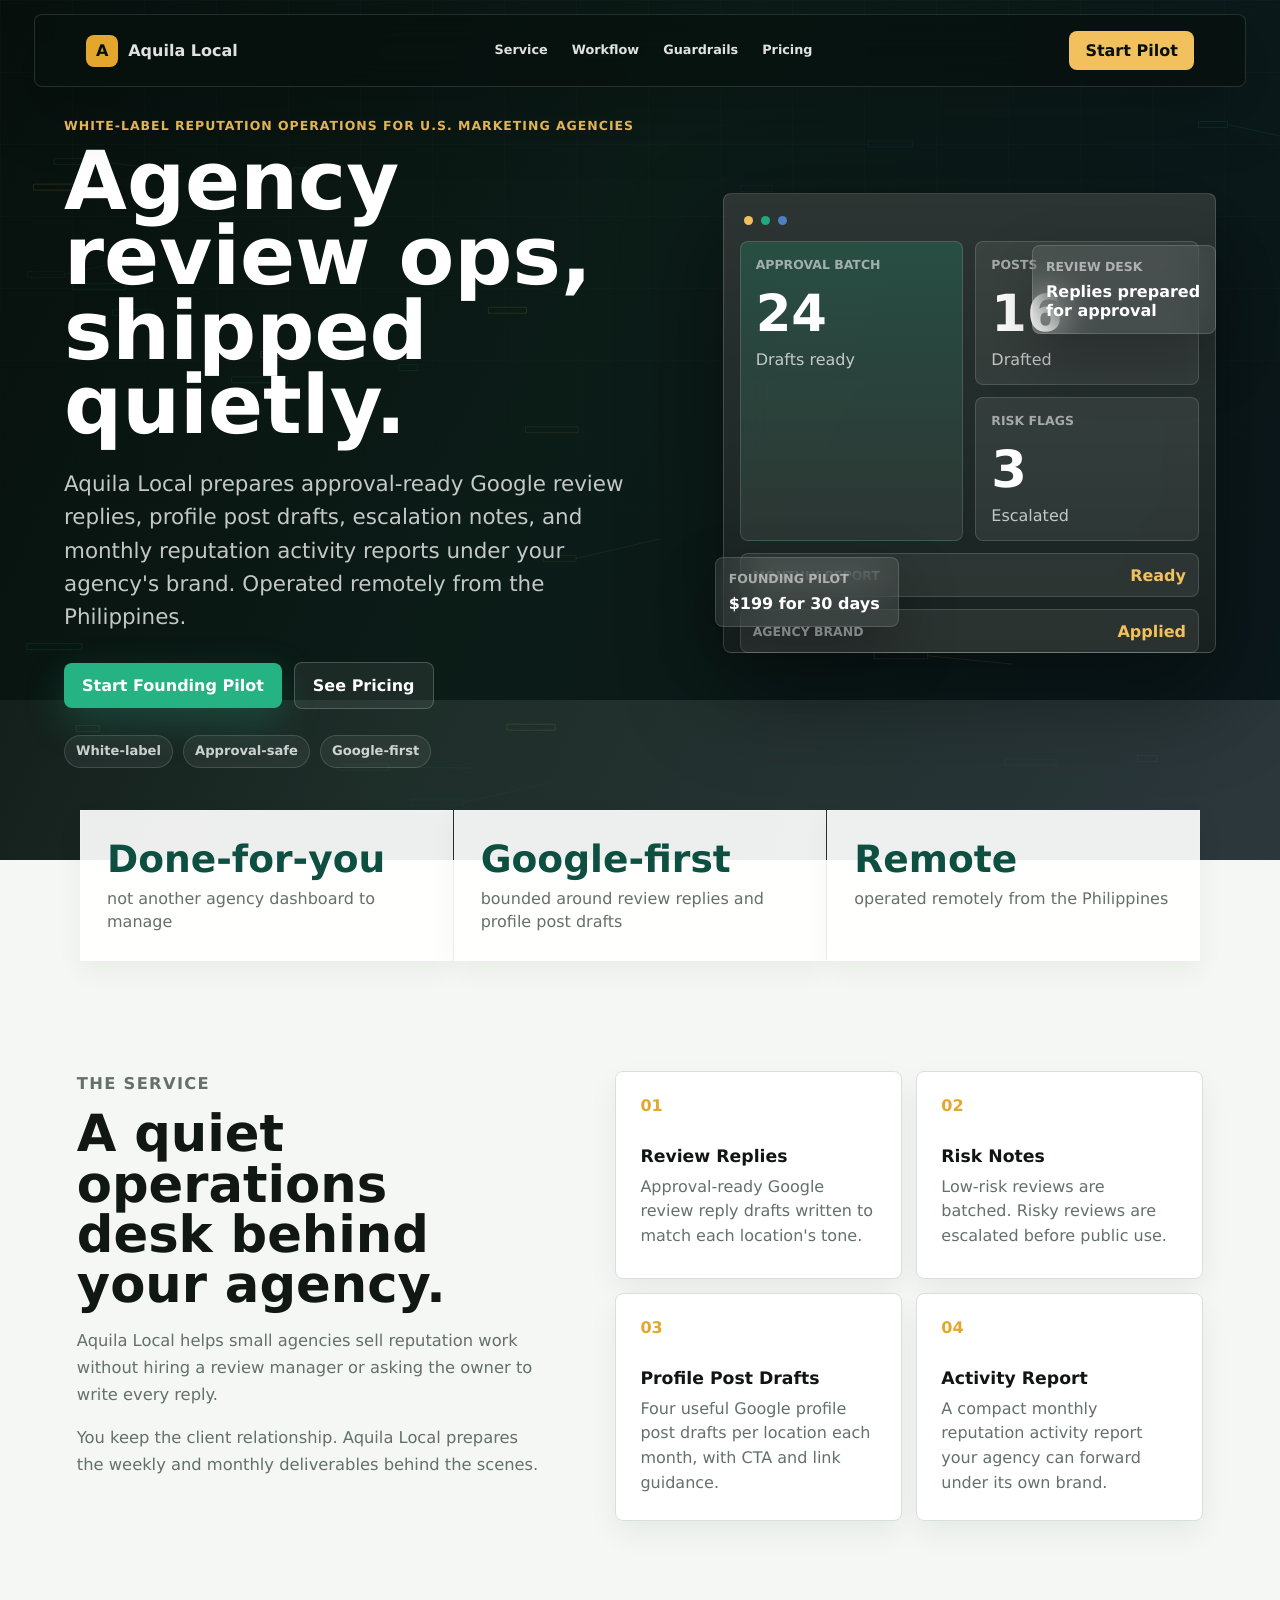
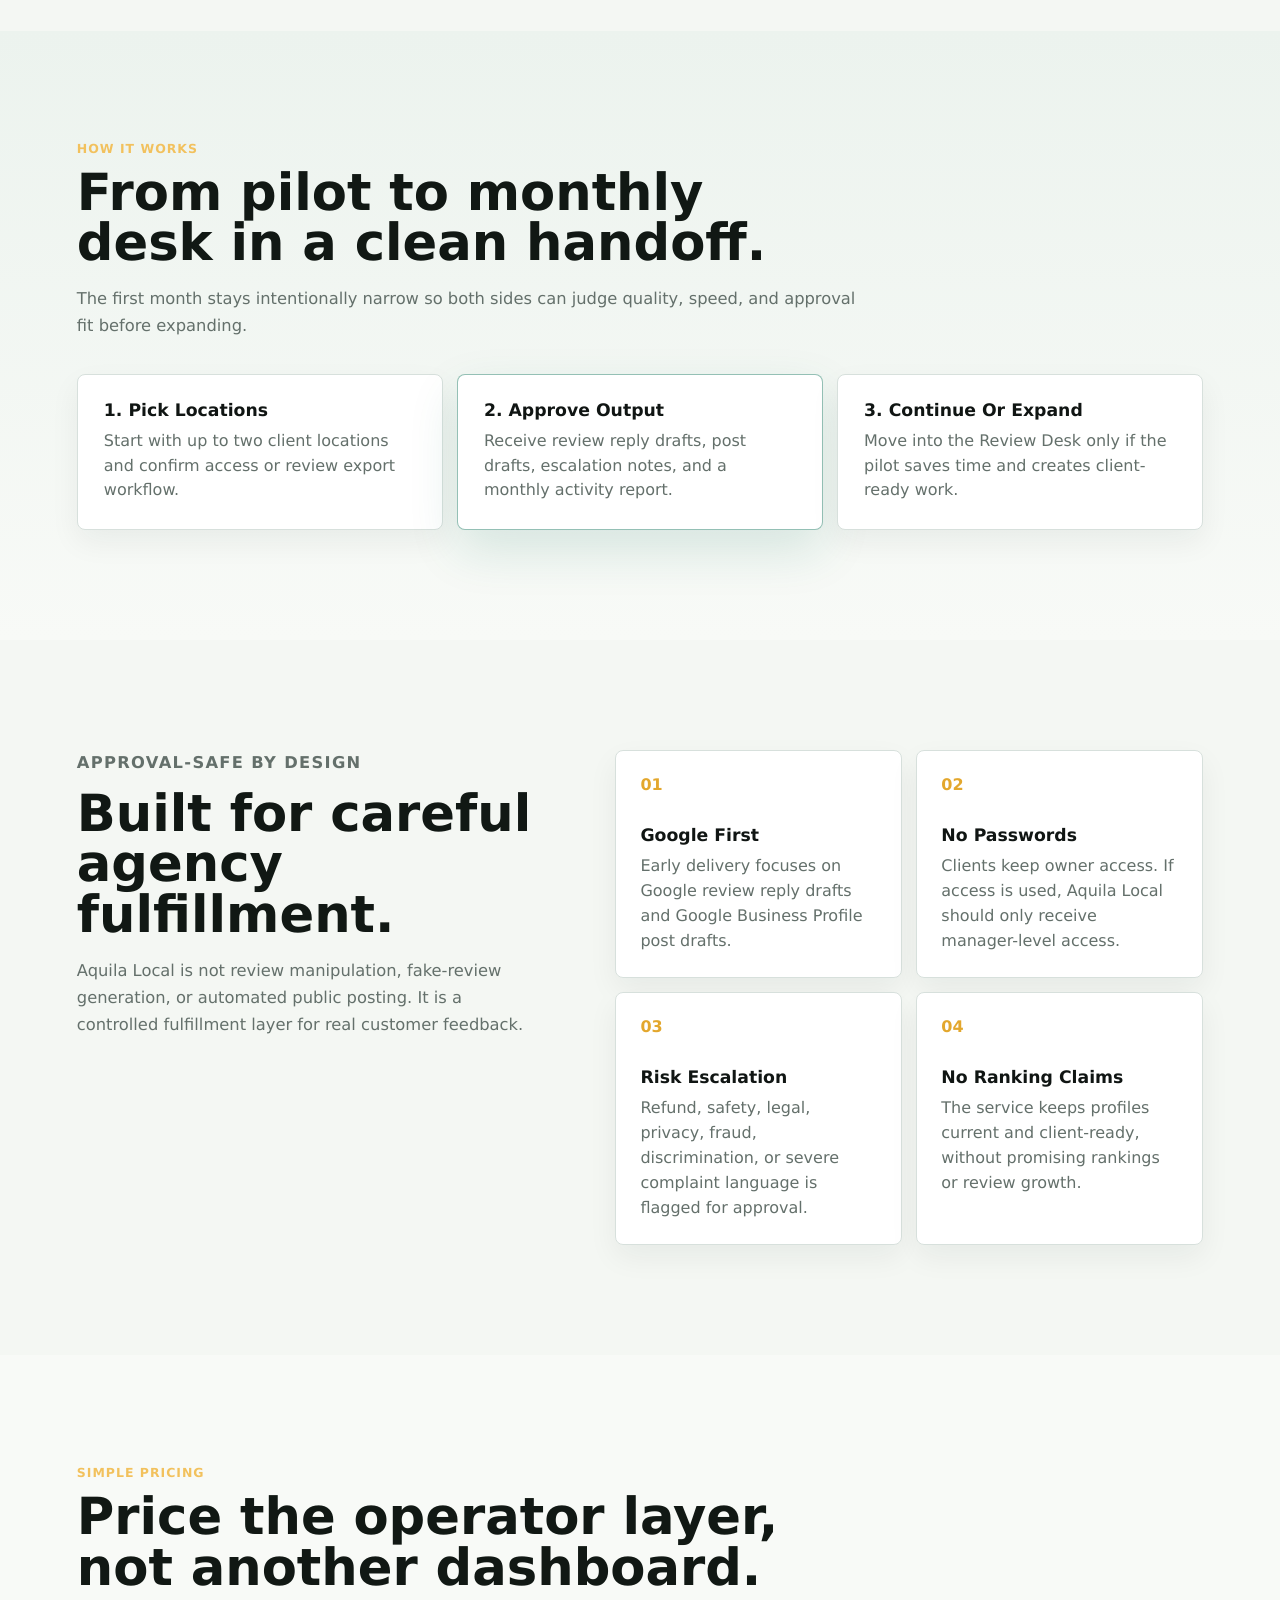
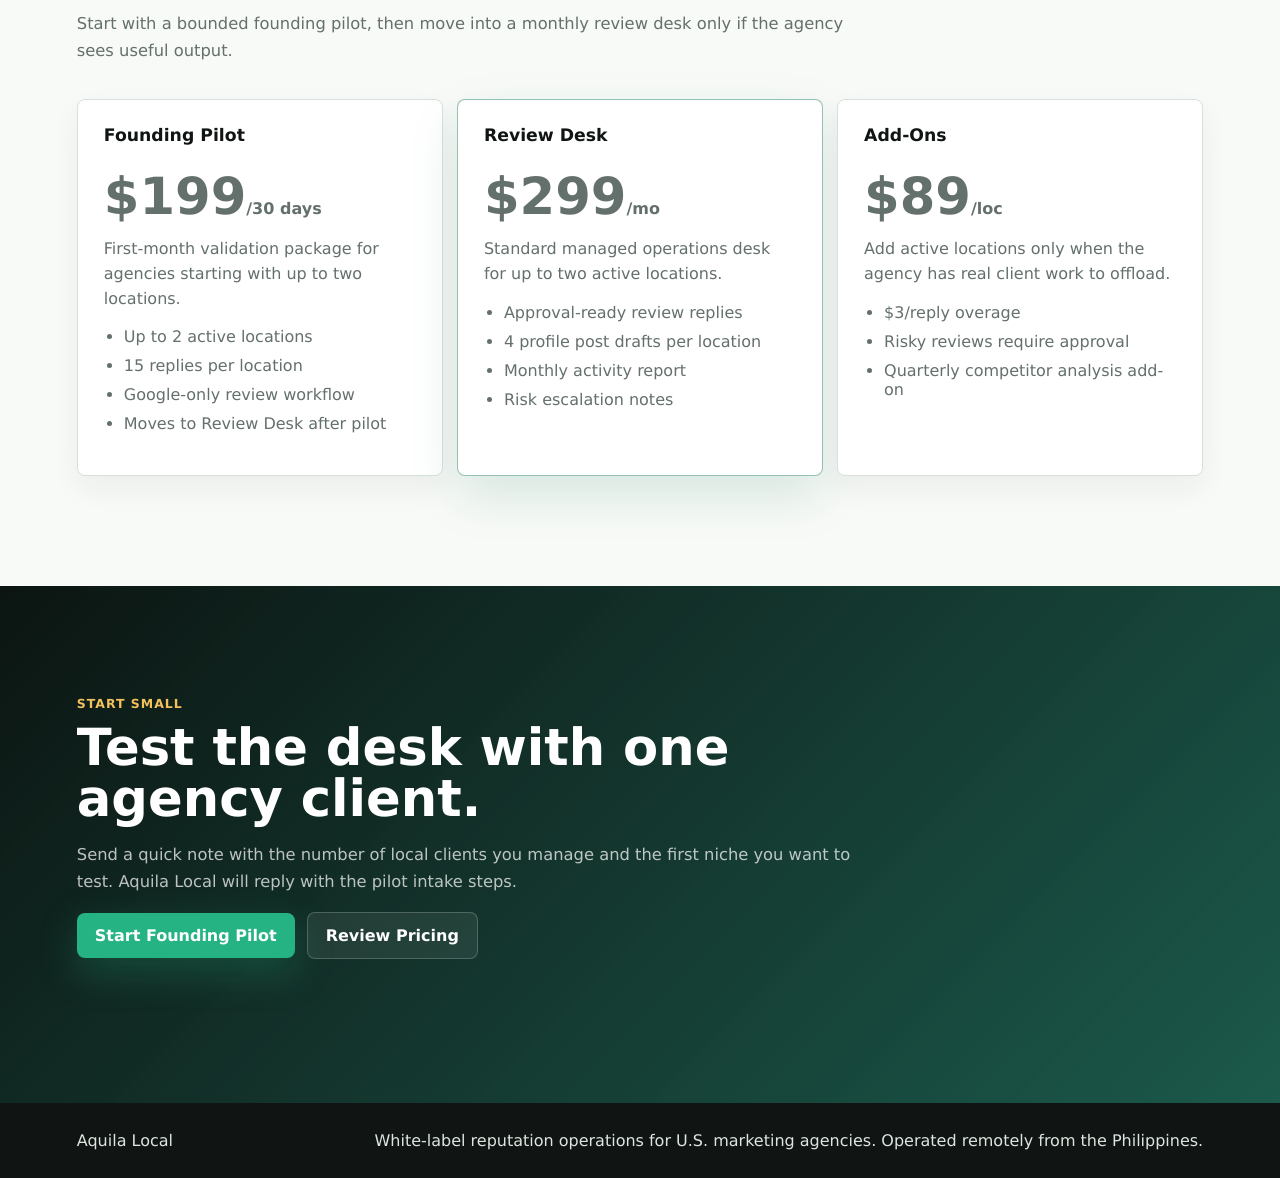
==== commit d6092d62: "Split public site and operator tools" ====
--- a/index.html
+++ b/index.html
@@ -6,7 +6,7 @@
     <title>Aquila Local</title>
     <meta
       name="description"
-      content="White-label Google review reply drafts, profile post drafts, escalation notes, and reputation activity reports for local marketing agencies."
+      content="White-label Google review reply drafts, profile post drafts, escalation notes, and reputation activity reports for U.S. marketing agencies."
     >
     <link rel="preload" href="assets/reviewpilot-hero.png" as="image">
     <link rel="stylesheet" href="styles.css">
@@ -19,14 +19,11 @@
       </a>
       <nav class="nav-links" aria-label="Page sections">
         <a href="#service">Service</a>
-        <a href="#dashboard">Dashboard</a>
-        <a href="#score">Score</a>
-        <a href="#audit">Audit</a>
-        <a href="#fulfill">Fulfill</a>
-        <a href="#onboard">Onboard</a>
+        <a href="#workflow">Workflow</a>
+        <a href="#guardrails">Guardrails</a>
         <a href="#pricing">Pricing</a>
       </nav>
-      <a class="header-action" href="mailto:aquila.local@gmail.com?subject=Aquila%20Local%20pilot">
+      <a class="header-action" href="mailto:aquila.local@gmail.com?subject=Aquila%20Local%20founding%20pilot">
         Start Pilot
       </a>
     </header>
@@ -41,17 +38,16 @@
             <p class="eyebrow">White-label reputation operations for U.S. marketing agencies</p>
             <h1>Agency review ops, shipped quietly.</h1>
             <p class="hero-copy">
-              A premium white-label operations desk for approval-ready Google review replies, profile post drafts, escalation judgment, and finished agency-branded reporting.
-              Operated remotely from the Philippines.
+              Aquila Local prepares approval-ready Google review replies, profile post drafts, escalation notes, and monthly reputation activity reports under your agency's brand. Operated remotely from the Philippines.
             </p>
             <div class="hero-actions">
-              <a class="primary-button" href="#score">Score A Prospect</a>
-              <a class="secondary-button" href="#fulfill">See The Desk</a>
+              <a class="primary-button" href="mailto:aquila.local@gmail.com?subject=Aquila%20Local%20founding%20pilot">Start Founding Pilot</a>
+              <a class="secondary-button" href="#pricing">See Pricing</a>
             </div>
             <div class="hero-proof" aria-label="Service proof points">
               <span>White-label</span>
               <span>Approval-safe</span>
-              <span>Remote-ready</span>
+              <span>Google-first</span>
             </div>
           </div>
 
@@ -64,37 +60,37 @@
               </div>
               <div class="console-grid">
                 <div class="console-panel large">
-                  <small>Prospect score</small>
-                  <strong>86</strong>
-                  <span>High priority</span>
+                  <small>Approval batch</small>
+                  <strong>24</strong>
+                  <span>Drafts ready</span>
                 </div>
                 <div class="console-panel">
-                  <small>Replies</small>
-                  <strong>128</strong>
+                  <small>Posts</small>
+                  <strong>16</strong>
                   <span>Drafted</span>
                 </div>
                 <div class="console-panel">
                   <small>Risk flags</small>
-                  <strong>7</strong>
+                  <strong>3</strong>
                   <span>Escalated</span>
                 </div>
                 <div class="console-row">
-                  <span>Audit generated</span>
+                  <span>Monthly report</span>
                   <b>Ready</b>
                 </div>
                 <div class="console-row">
-                  <span>Approval batch</span>
-                  <b>Queued</b>
+                  <span>Agency brand</span>
+                  <b>Applied</b>
                 </div>
               </div>
             </div>
             <div class="floating-note note-one motion-card">
-              <span>Google profile</span>
-              <strong>Freshness gap found</strong>
+              <span>Review desk</span>
+              <strong>Replies prepared for approval</strong>
             </div>
             <div class="floating-note note-two motion-card">
-              <span>Agency offer</span>
-              <strong>$199 pilot ready</strong>
+              <span>Founding pilot</span>
+              <strong>$199 for 30 days</strong>
             </div>
           </div>
         </div>
@@ -102,12 +98,12 @@
 
       <section class="signal-strip" aria-label="Market signals">
         <div>
-          <strong>97%</strong>
-          <span>of consumers read local reviews</span>
+          <strong>Done-for-you</strong>
+          <span>not another agency dashboard to manage</span>
         </div>
         <div>
-          <strong>80%</strong>
-          <span>prefer businesses that answer every review</span>
+          <strong>Google-first</strong>
+          <span>bounded around review replies and profile post drafts</span>
         </div>
         <div>
           <strong>Remote</strong>
@@ -117,427 +113,91 @@
 
       <section id="service" class="section split-section">
         <div class="section-copy">
-          <p class="eyebrow">The offer</p>
-          <h2>Become the quiet review desk behind small agencies.</h2>
-          <p>
-            Aquila Local gives small marketing agencies a reliable white-label operator for review replies, weekly Google Business Profile post drafts, and monthly reputation activity reports.
-          </p>
-          <p>
-            The work is structured, repeatable, and safe for AI assistance because it avoids live calls, emergency bookings, regulated advice, shipping, and inventory.
-          </p>
-        </div>
-        <div class="workflow-grid" aria-label="Service workflow">
+          <p class="eyebrow">The service</p>
+          <h2>A quiet operations desk behind your agency.</h2>
+          <p>
+            Aquila Local helps small agencies sell reputation work without hiring a review manager or asking the owner to write every reply.
+          </p>
+          <p>
+            You keep the client relationship. Aquila Local prepares the weekly and monthly deliverables behind the scenes.
+          </p>
+        </div>
+        <div class="workflow-grid" aria-label="Service deliverables">
           <article class="workflow-card">
             <span>01</span>
-            <h3>Review Intake</h3>
-            <p>Pull new reviews, classify sentiment, and flag bad reviews for owner approval.</p>
+            <h3>Review Replies</h3>
+            <p>Approval-ready Google review reply drafts written to match each location's tone.</p>
           </article>
           <article class="workflow-card">
             <span>02</span>
-            <h3>Owner Tone</h3>
-            <p>Draft replies that sound specific, calm, and human instead of generic.</p>
+            <h3>Risk Notes</h3>
+            <p>Low-risk reviews are batched. Risky reviews are escalated before public use.</p>
           </article>
           <article class="workflow-card">
             <span>03</span>
-            <h3>Profile Posts</h3>
-            <p>Create four useful Google post drafts per month from services, seasons, and offers.</p>
+            <h3>Profile Post Drafts</h3>
+            <p>Four useful Google profile post drafts per location each month, with CTA and link guidance.</p>
           </article>
           <article class="workflow-card">
             <span>04</span>
             <h3>Activity Report</h3>
-            <p>Send a compact monthly reputation activity report that agencies can forward to clients.</p>
-          </article>
-        </div>
-      </section>
-
-      <section id="dashboard" class="section dashboard-section">
+            <p>A compact monthly reputation activity report your agency can forward under its own brand.</p>
+          </article>
+        </div>
+      </section>
+
+      <section id="workflow" class="section dashboard-section">
         <div class="section-heading">
-          <p class="eyebrow">Operator dashboard</p>
-          <h2>Run the service from one screen.</h2>
-        </div>
-
-        <div class="dashboard-shell">
-          <aside class="dashboard-sidebar" aria-label="Dashboard menu">
-            <button class="tab-button active" type="button" data-tab="queue">Review Queue</button>
-            <button class="tab-button" type="button" data-tab="agents">AI Agents</button>
-            <button class="tab-button" type="button" data-tab="reports">Reports</button>
-          </aside>
-
-          <div class="dashboard-panel">
-            <section class="tab-panel active" id="queue" aria-label="Review queue">
-              <div class="panel-topline">
-                <div>
-                  <h3>Today</h3>
-                  <p>12 reviews processed across 6 agency clients.</p>
-                </div>
-                <button class="tool-button" type="button" id="refreshQueue">Refresh</button>
-              </div>
-
-              <div class="review-list" id="reviewList"></div>
-            </section>
-
-            <section class="tab-panel" id="agents" aria-label="AI agent status">
-              <div class="panel-topline">
-                <div>
-                  <h3>Agent Bench</h3>
-                  <p>Keep every task small, auditable, and easy to replace.</p>
-                </div>
-                <span class="status-pill">5 active</span>
-              </div>
-              <div class="agent-grid" id="agentGrid"></div>
-            </section>
-
-            <section class="tab-panel" id="reports" aria-label="Monthly reputation activity report preview">
-              <div class="panel-topline">
-                <div>
-                  <h3>Activity Report</h3>
-                  <p>White-label summary ready for agency forwarding.</p>
-                </div>
-                <button class="tool-button" type="button" id="buildReport">Build Preview</button>
-              </div>
-              <div class="report-preview" id="reportPreview">
-                <div>
-                  <span class="report-label">Review velocity</span>
-                  <strong>+18%</strong>
-                </div>
-                <div>
-                  <span class="report-label">Response coverage</span>
-                  <strong>96%</strong>
-                </div>
-                <div>
-                  <span class="report-label">Freshness</span>
-                  <strong>14 days</strong>
-                </div>
-              </div>
-            </section>
-          </div>
-        </div>
-      </section>
-
-      <section id="score" class="section score-section">
-        <div class="section-heading">
-          <p class="eyebrow">Prospect filter</p>
-          <h2>Score agencies before you spend time on them.</h2>
-          <p>
-            Use this to prioritize small agencies that already sell local growth work and are likely to need white-label review operations.
-          </p>
-        </div>
-
-        <div class="score-builder">
-          <form class="score-form" id="scoreForm">
-            <label>
-              Agency name
-              <input name="agencyName" type="text" value="BrightRoute Media" required>
-            </label>
-            <label>
-              Agency type
-              <select name="agencyType">
-                <option value="localSeo">Local SEO agency</option>
-                <option value="webDesign">Web design agency</option>
-                <option value="socialMedia">Social media agency</option>
-                <option value="general">General marketing agency</option>
-              </select>
-            </label>
-            <label>
-              Niche focus
-              <select name="nicheFocus">
-                <option value="homeServices">Home services</option>
-                <option value="mixedLocal">Mixed local businesses</option>
-                <option value="restaurants">Restaurants</option>
-                <option value="regulated">Medical, legal, or finance</option>
-              </select>
-            </label>
-            <div class="checkbox-grid" aria-label="Prospect signals">
-              <label><input name="localSeo" type="checkbox" checked> Offers local SEO</label>
-              <label><input name="gbp" type="checkbox" checked> Mentions Google Business Profile</label>
-              <label><input name="smallTeam" type="checkbox" checked> Looks like a small team</label>
-              <label><input name="caseStudies" type="checkbox"> Has local case studies</label>
-              <label><input name="contactEmail" type="checkbox" checked> Contact email is visible</label>
-              <label><input name="reputationOffer" type="checkbox"> Already sells reputation work</label>
-            </div>
-            <button class="primary-button form-button" type="submit">Score Prospect</button>
-          </form>
-
-          <article class="score-output" id="scoreOutput" aria-live="polite">
-            <div class="output-actions">
-              <span class="report-label">Prospect score</span>
-              <button class="tool-button" type="button" data-copy-target="scoreOutput">Copy Score</button>
-            </div>
-            <div class="score-document">
-              <div class="score-meter">
-                <strong>86</strong>
-                <span>High priority</span>
-              </div>
-              <h3>BrightRoute Media is worth a personalized mini audit.</h3>
-              <p>
-                This agency has the right buyer profile: local growth services, small-team likely, visible contact path, and a niche where reviews influence purchase decisions.
-              </p>
-              <h4>Next action</h4>
-              <p>Generate a pressure washing or cleaning sample audit and send the audit-first email.</p>
-            </div>
-          </article>
-        </div>
-      </section>
-
-      <section id="audit" class="section audit-section">
-        <div class="section-heading">
-          <p class="eyebrow">Sales weapon</p>
-          <h2>Generate a mini trust audit before asking for a call.</h2>
-          <p>
-            Use this as the first outreach asset. It helps agencies see the value without forcing them into a demo or long pitch.
-          </p>
-        </div>
-
-        <div class="audit-builder">
-          <form class="audit-form" id="auditForm">
-            <label>
-              Agency name
-              <input name="agency" type="text" value="BrightRoute Media" required>
-            </label>
-            <label>
-              Contact first name
-              <input name="contact" type="text" value="Jordan" required>
-            </label>
-            <label>
-              Prospect website
-              <input name="website" type="url" value="https://example-agency.com" required>
-            </label>
-            <label>
-              Local business type
-              <select name="niche">
-                <option>pressure washing company</option>
-                <option>house cleaning company</option>
-                <option>mobile auto detailer</option>
-                <option>lawn care company</option>
-                <option>pest control company</option>
-              </select>
-            </label>
-            <label>
-              Average rating
-              <input name="rating" type="number" min="1" max="5" step="0.1" value="4.3" required>
-            </label>
-            <label>
-              Review count
-              <input name="reviews" type="number" min="0" step="1" value="37" required>
-            </label>
-            <label>
-              Top competitor review count
-              <input name="competitorReviews" type="number" min="0" step="1" value="112" required>
-            </label>
-            <label>
-              Days since latest review
-              <input name="freshness" type="number" min="0" step="1" value="46" required>
-            </label>
-            <label>
-              Reply coverage
-              <select name="coverage">
-                <option>mostly unanswered</option>
-                <option>some answered</option>
-                <option>mostly answered</option>
-                <option>every review answered</option>
-              </select>
-            </label>
-            <label>
-              Suggested package
-              <select name="package">
-                <option>Founding Agency Pilot at $199 for 30 days</option>
-                <option>Review Desk at $299/month</option>
-                <option>additional location at $89/month</option>
-                <option>custom scale package after 10 locations</option>
-              </select>
-            </label>
-            <button class="primary-button form-button" type="submit">Build Audit</button>
-          </form>
-
-          <article class="audit-output" id="auditOutput" aria-live="polite">
-            <div class="output-actions">
-              <span class="report-label">Outreach asset preview</span>
-              <button class="tool-button" type="button" data-copy-target="auditOutput">Copy All</button>
-            </div>
-            <div class="audit-document">
-              <h3>BrightRoute Media can add a trust desk without hiring one.</h3>
-              <p>
-                A pressure washing client with 37 reviews, a 4.3 rating, and a 46-day freshness gap has a visible trust problem before buyers ever call.
-              </p>
-              <ul>
-                <li>Reply to every recent review with specific, owner-style responses.</li>
-                <li>Draft weekly Google profile post copy tied to driveway, patio, and seasonal cleaning demand.</li>
-                <li>Send a monthly reputation activity report the agency can forward under its own brand.</li>
-              </ul>
-              <hr>
-              <h4>Email draft</h4>
-              <p>
-                Hi Jordan, I noticed BrightRoute Media works with local businesses. I made a quick sample of how a review trust desk could help one pressure washing client look more current and easier to trust. Want me to send the full white-label version?
-              </p>
-            </div>
-          </article>
-        </div>
-      </section>
-
-      <section id="fulfill" class="section fulfill-section">
-        <div class="section-heading">
-          <p class="eyebrow">Internal fulfillment desk</p>
-          <h2>Turn a yes into weekly deliverables.</h2>
-          <p>
-            These internal tools create the first service outputs: Google review reply drafts for approval and monthly activity reports an agency can forward under its own brand.
-          </p>
-        </div>
-
-        <div class="fulfill-grid">
-          <article class="fulfill-card">
-            <form class="mini-form" id="replyForm">
-              <h3>Review Reply Generator</h3>
-              <label>
-                Business name
-                <input name="business" type="text" value="Northline Pressure Washing" required>
-              </label>
-              <label>
-                Business type
-                <input name="businessType" type="text" value="pressure washing company" required>
-              </label>
-              <label>
-                Star rating
-                <select name="stars">
-                  <option>5</option>
-                  <option>4</option>
-                  <option>3</option>
-                  <option>2</option>
-                  <option>1</option>
-                </select>
-              </label>
-              <label>
-                Customer review
-                <textarea name="review" rows="5" required>The crew arrived on time and made our driveway look new again. Great communication.</textarea>
-              </label>
-              <label>
-                Owner tone
-                <select name="tone">
-                  <option>friendly and practical</option>
-                  <option>warm and grateful</option>
-                  <option>direct and professional</option>
-                </select>
-              </label>
-              <button class="primary-button form-button" type="submit">Draft Reply</button>
-            </form>
-            <div class="tool-output" id="replyOutput">
-              <div class="output-actions">
-                <span class="report-label">Reply draft</span>
-                <button class="tool-button" type="button" data-copy-target="replyOutput">Copy Reply</button>
-              </div>
-              <div class="copy-document">
-                <p>Thanks for choosing Northline Pressure Washing. We are glad the crew arrived on time and that the driveway looks new again. We appreciate you mentioning the communication too.</p>
-                <p><strong>Risk:</strong> Low. Owner approval optional.</p>
-              </div>
-            </div>
-          </article>
-
-          <article class="fulfill-card">
-            <form class="mini-form" id="monthlyReportForm">
-              <h3>Monthly Report Generator</h3>
-              <label>
-                Agency name
-                <input name="agency" type="text" value="BrightRoute Media" required>
-              </label>
-              <label>
-                Client business
-                <input name="client" type="text" value="Northline Pressure Washing" required>
-              </label>
-              <label>
-                New reviews
-                <input name="newReviews" type="number" min="0" value="9" required>
-              </label>
-              <label>
-                Replies drafted
-                <input name="replies" type="number" min="0" value="14" required>
-              </label>
-              <label>
-                Post drafts created
-                <input name="posts" type="number" min="0" value="4" required>
-              </label>
-              <label>
-                Negative reviews flagged
-                <input name="flags" type="number" min="0" value="1" required>
-              </label>
-              <button class="primary-button form-button" type="submit">Build Report</button>
-            </form>
-            <div class="tool-output" id="monthlyReportOutput">
-              <div class="output-actions">
-                <span class="report-label">Monthly summary</span>
-                <button class="tool-button" type="button" data-copy-target="monthlyReportOutput">Copy Report</button>
-              </div>
-              <div class="copy-document">
-                <h4>Monthly Reputation Activity Report</h4>
-                <p>Northline Pressure Washing added 9 new reviews, received 14 reply drafts, and received 4 Google profile post drafts this month.</p>
-                <p>One negative review was flagged for owner review before response.</p>
-                <p><strong>Next month:</strong> keep Google reply coverage high and continue drafting profile posts around seasonal exterior cleaning demand.</p>
-              </div>
-            </div>
-          </article>
-        </div>
-      </section>
-
-      <section id="onboard" class="section onboard-section">
-        <div class="section-heading">
-          <p class="eyebrow">Pilot setup</p>
-          <h2>Collect what you need before touching reviews.</h2>
-          <p>
-            Use this intake checklist to keep client onboarding calm, bounded, and approval-safe.
-          </p>
-        </div>
-
-        <div class="onboard-builder">
-          <form class="mini-form intake-form" id="intakeForm">
-            <h3>Client Intake Builder</h3>
-            <label>
-              Agency name
-              <input name="agency" type="text" value="BrightRoute Media" required>
-            </label>
-            <label>
-              Client business
-              <input name="client" type="text" value="Northline Pressure Washing" required>
-            </label>
-            <label>
-              Approval owner
-              <input name="owner" type="text" value="Jordan from BrightRoute" required>
-            </label>
-            <label>
-              Brand tone
-              <select name="tone">
-                <option>friendly and practical</option>
-                <option>warm and grateful</option>
-                <option>direct and professional</option>
-              </select>
-            </label>
-            <label>
-              Escalation threshold
-              <select name="threshold">
-                <option>1-2 stars, plus 3-star concerns</option>
-                <option>all negative language</option>
-                <option>refund, safety, legal, or privacy mentions</option>
-              </select>
-            </label>
-            <button class="primary-button form-button" type="submit">Build Intake</button>
-          </form>
-
-          <article class="tool-output intake-output" id="intakeOutput">
-            <div class="output-actions">
-              <span class="report-label">Client intake checklist</span>
-              <button class="tool-button" type="button" data-copy-target="intakeOutput">Copy Intake</button>
-            </div>
-            <div class="copy-document">
-              <h4>Aquila Local Pilot Intake</h4>
-              <p><strong>Agency:</strong> BrightRoute Media</p>
-              <p><strong>Client:</strong> Northline Pressure Washing</p>
-              <ul>
-                <li>Confirm Google Business Profile manager access or review export workflow.</li>
-                <li>Confirm the client business authorized this work and keeps owner access.</li>
-                <li>Do not request or store client passwords.</li>
-                <li>Confirm review reply approval owner.</li>
-                <li>Collect approved facts, offers, links, service areas, tone notes, and words to avoid.</li>
-                <li>Confirm escalation rule for risky reviews.</li>
-                <li>Confirm monthly report recipient and delivery date.</li>
-              </ul>
-            </div>
+          <p class="eyebrow">How it works</p>
+          <h2>From pilot to monthly desk in a clean handoff.</h2>
+          <p>
+            The first month stays intentionally narrow so both sides can judge quality, speed, and approval fit before expanding.
+          </p>
+        </div>
+        <div class="pricing-grid">
+          <article class="price-card">
+            <h3>1. Pick Locations</h3>
+            <p>Start with up to two client locations and confirm access or review export workflow.</p>
+          </article>
+          <article class="price-card featured">
+            <h3>2. Approve Output</h3>
+            <p>Receive review reply drafts, post drafts, escalation notes, and a monthly activity report.</p>
+          </article>
+          <article class="price-card">
+            <h3>3. Continue Or Expand</h3>
+            <p>Move into the Review Desk only if the pilot saves time and creates client-ready work.</p>
+          </article>
+        </div>
+      </section>
+
+      <section id="guardrails" class="section split-section">
+        <div class="section-copy">
+          <p class="eyebrow">Approval-safe by design</p>
+          <h2>Built for careful agency fulfillment.</h2>
+          <p>
+            Aquila Local is not review manipulation, fake-review generation, or automated public posting. It is a controlled fulfillment layer for real customer feedback.
+          </p>
+        </div>
+        <div class="workflow-grid" aria-label="Guardrails">
+          <article class="workflow-card">
+            <span>01</span>
+            <h3>Google First</h3>
+            <p>Early delivery focuses on Google review reply drafts and Google Business Profile post drafts.</p>
+          </article>
+          <article class="workflow-card">
+            <span>02</span>
+            <h3>No Passwords</h3>
+            <p>Clients keep owner access. If access is used, Aquila Local should only receive manager-level access.</p>
+          </article>
+          <article class="workflow-card">
+            <span>03</span>
+            <h3>Risk Escalation</h3>
+            <p>Refund, safety, legal, privacy, fraud, discrimination, or severe complaint language is flagged for approval.</p>
+          </article>
+          <article class="workflow-card">
+            <span>04</span>
+            <h3>No Ranking Claims</h3>
+            <p>The service keeps profiles current and client-ready, without promising rankings or review growth.</p>
           </article>
         </div>
       </section>
@@ -585,6 +245,20 @@
           </article>
         </div>
       </section>
+
+      <section class="section final-cta" aria-label="Start pilot">
+        <div class="section-heading">
+          <p class="eyebrow">Start small</p>
+          <h2>Test the desk with one agency client.</h2>
+          <p>
+            Send a quick note with the number of local clients you manage and the first niche you want to test. Aquila Local will reply with the pilot intake steps.
+          </p>
+          <div class="hero-actions">
+            <a class="primary-button" href="mailto:aquila.local@gmail.com?subject=Aquila%20Local%20founding%20pilot">Start Founding Pilot</a>
+            <a class="secondary-button" href="#pricing">Review Pricing</a>
+          </div>
+        </div>
+      </section>
     </main>
 
     <footer class="site-footer">
--- a/styles.css
+++ b/styles.css
@@ -1262,6 +1262,20 @@
   background: #f8faf7;
 }
 
+.final-cta {
+  color: #fff;
+  background:
+    linear-gradient(135deg, rgba(7, 16, 13, 0.98), rgba(13, 79, 64, 0.94));
+}
+
+.final-cta .section-heading h2 {
+  color: #fff;
+}
+
+.final-cta .section-heading p:not(.eyebrow) {
+  color: rgba(255, 255, 255, 0.72);
+}
+
 .workflow-card,
 .price-card,
 .review-item,
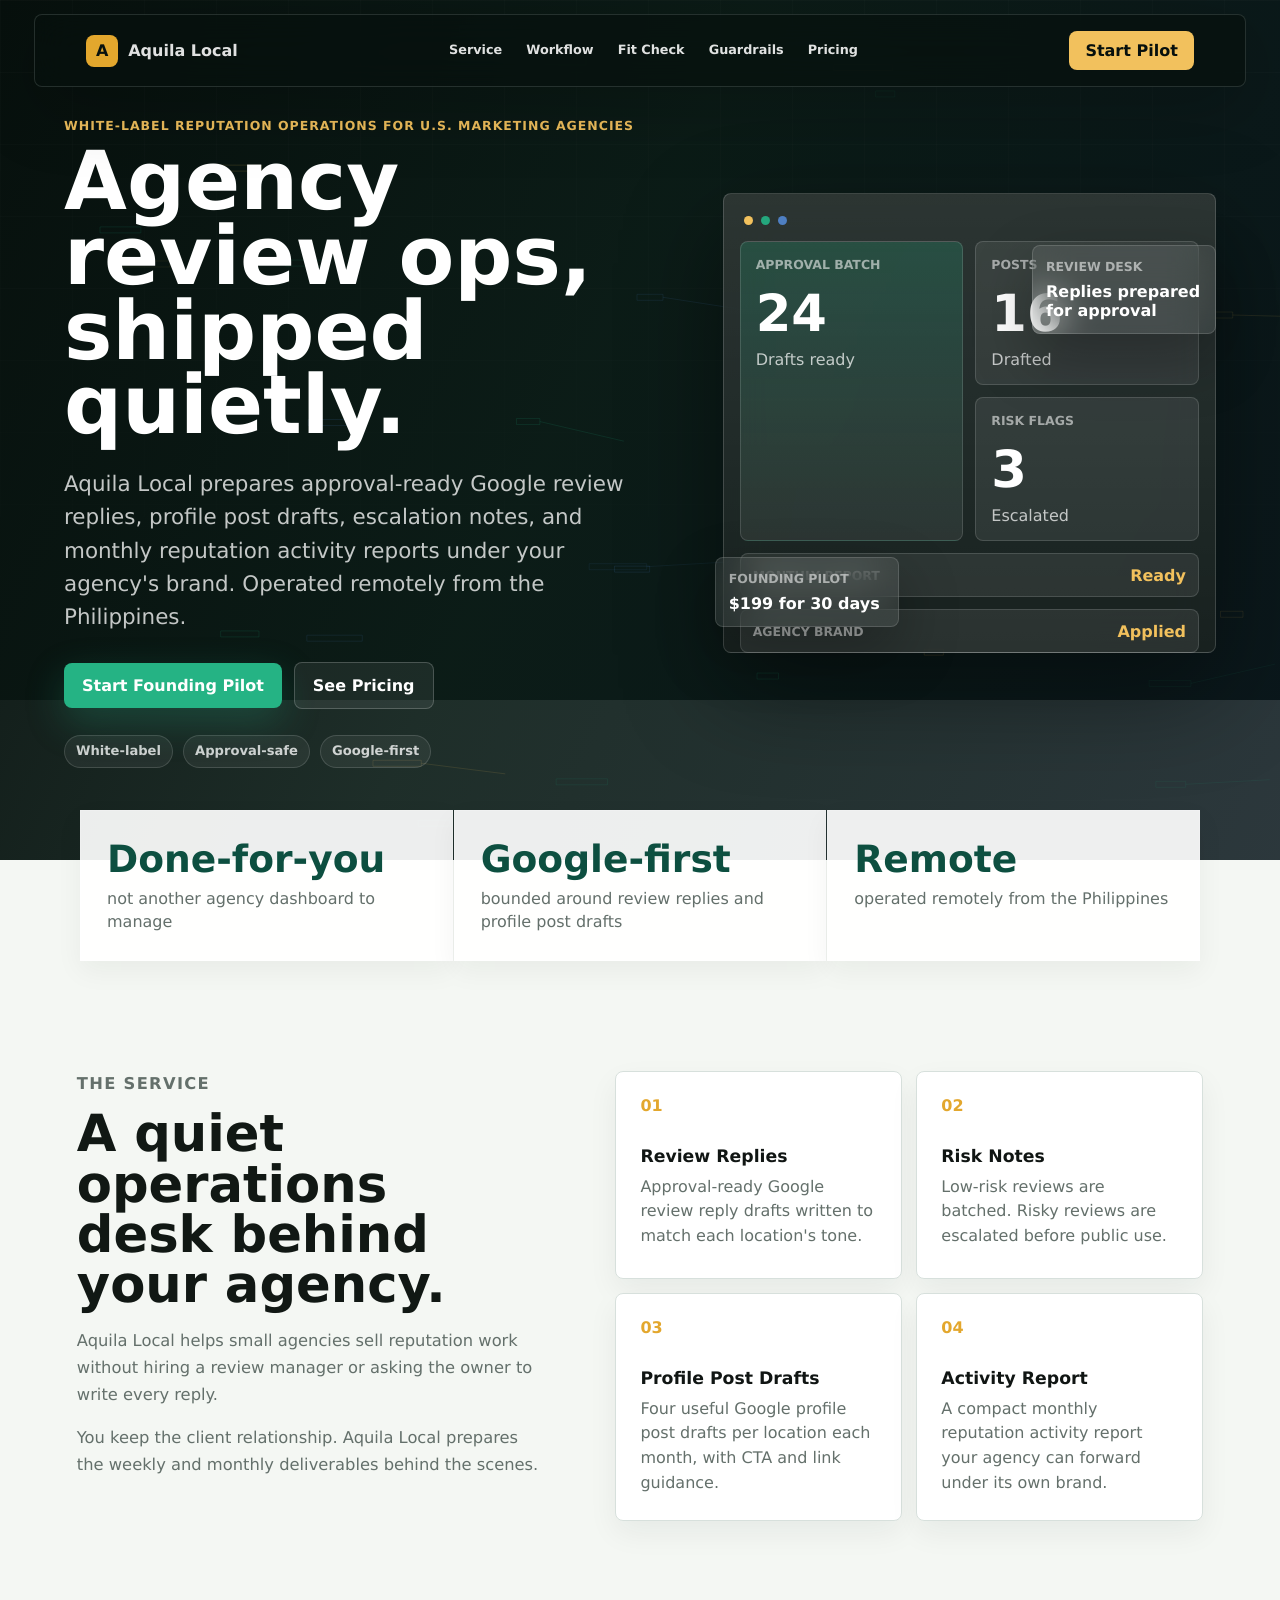
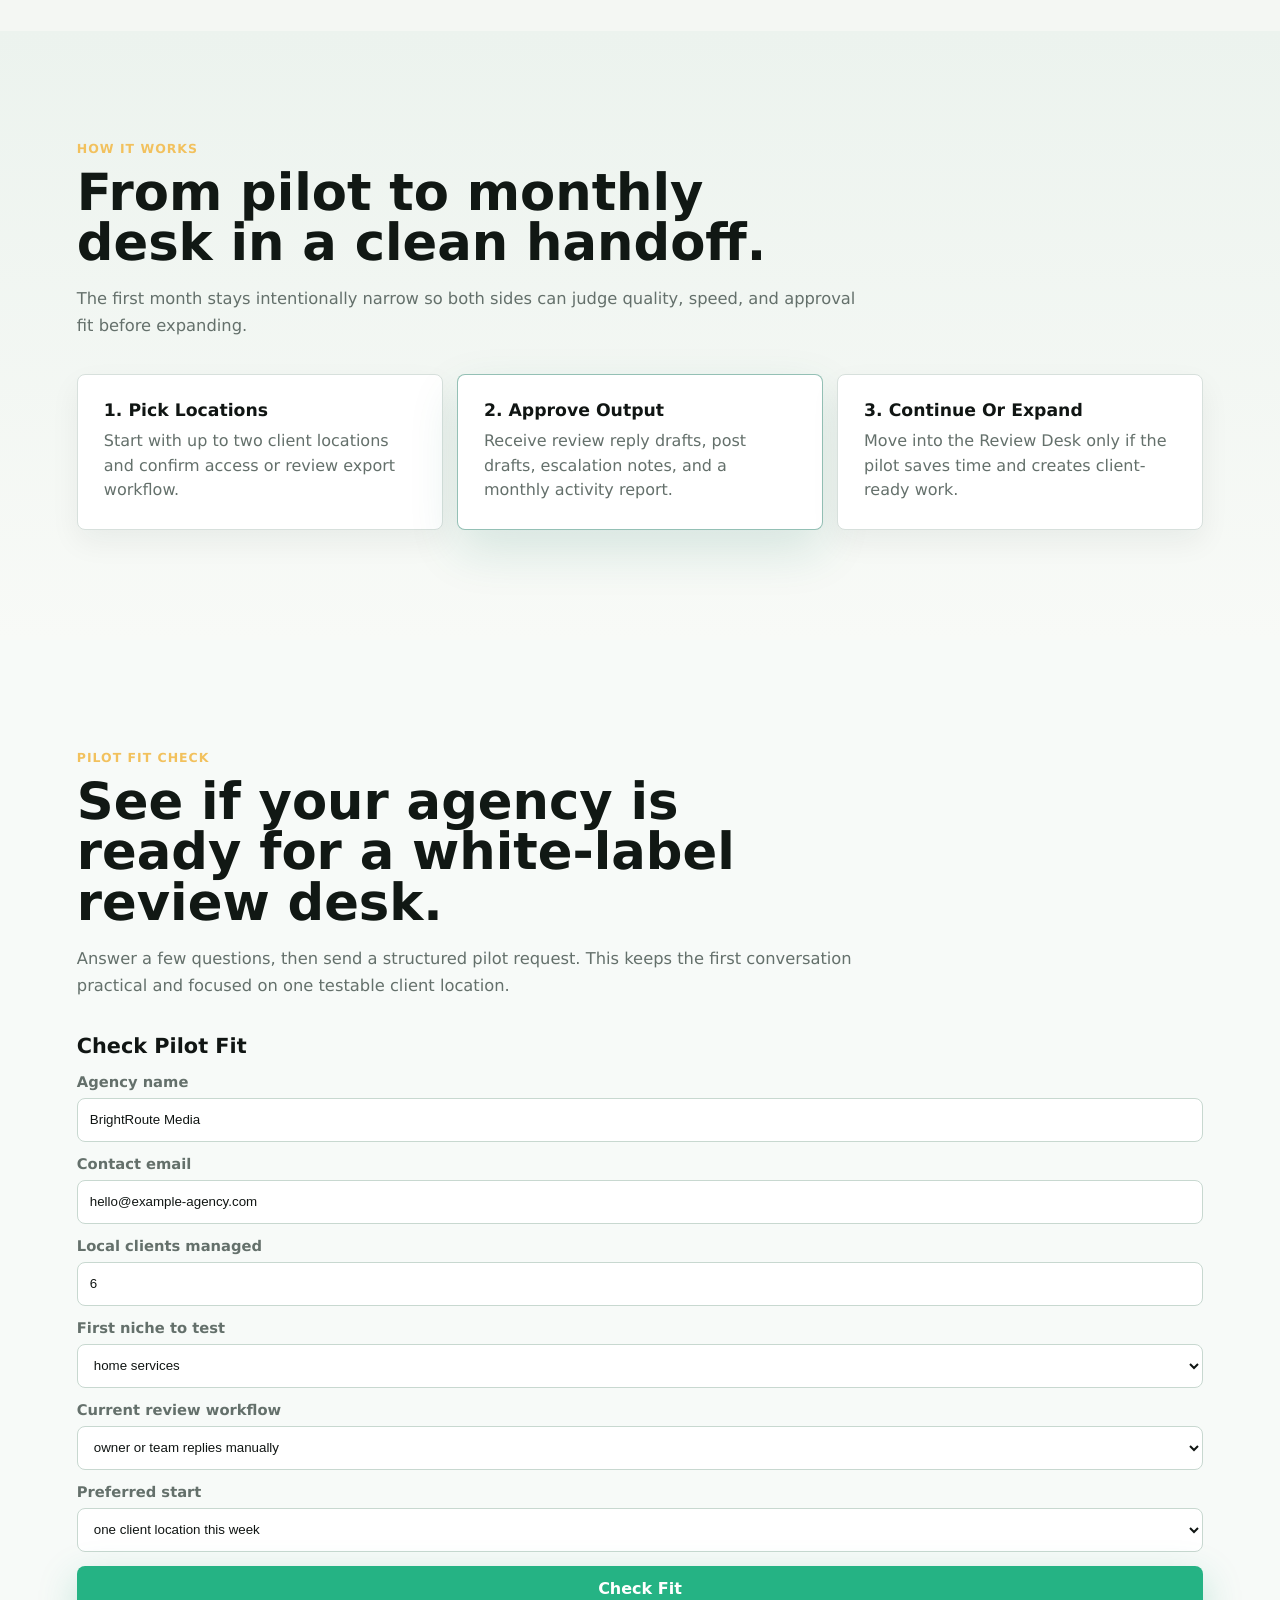
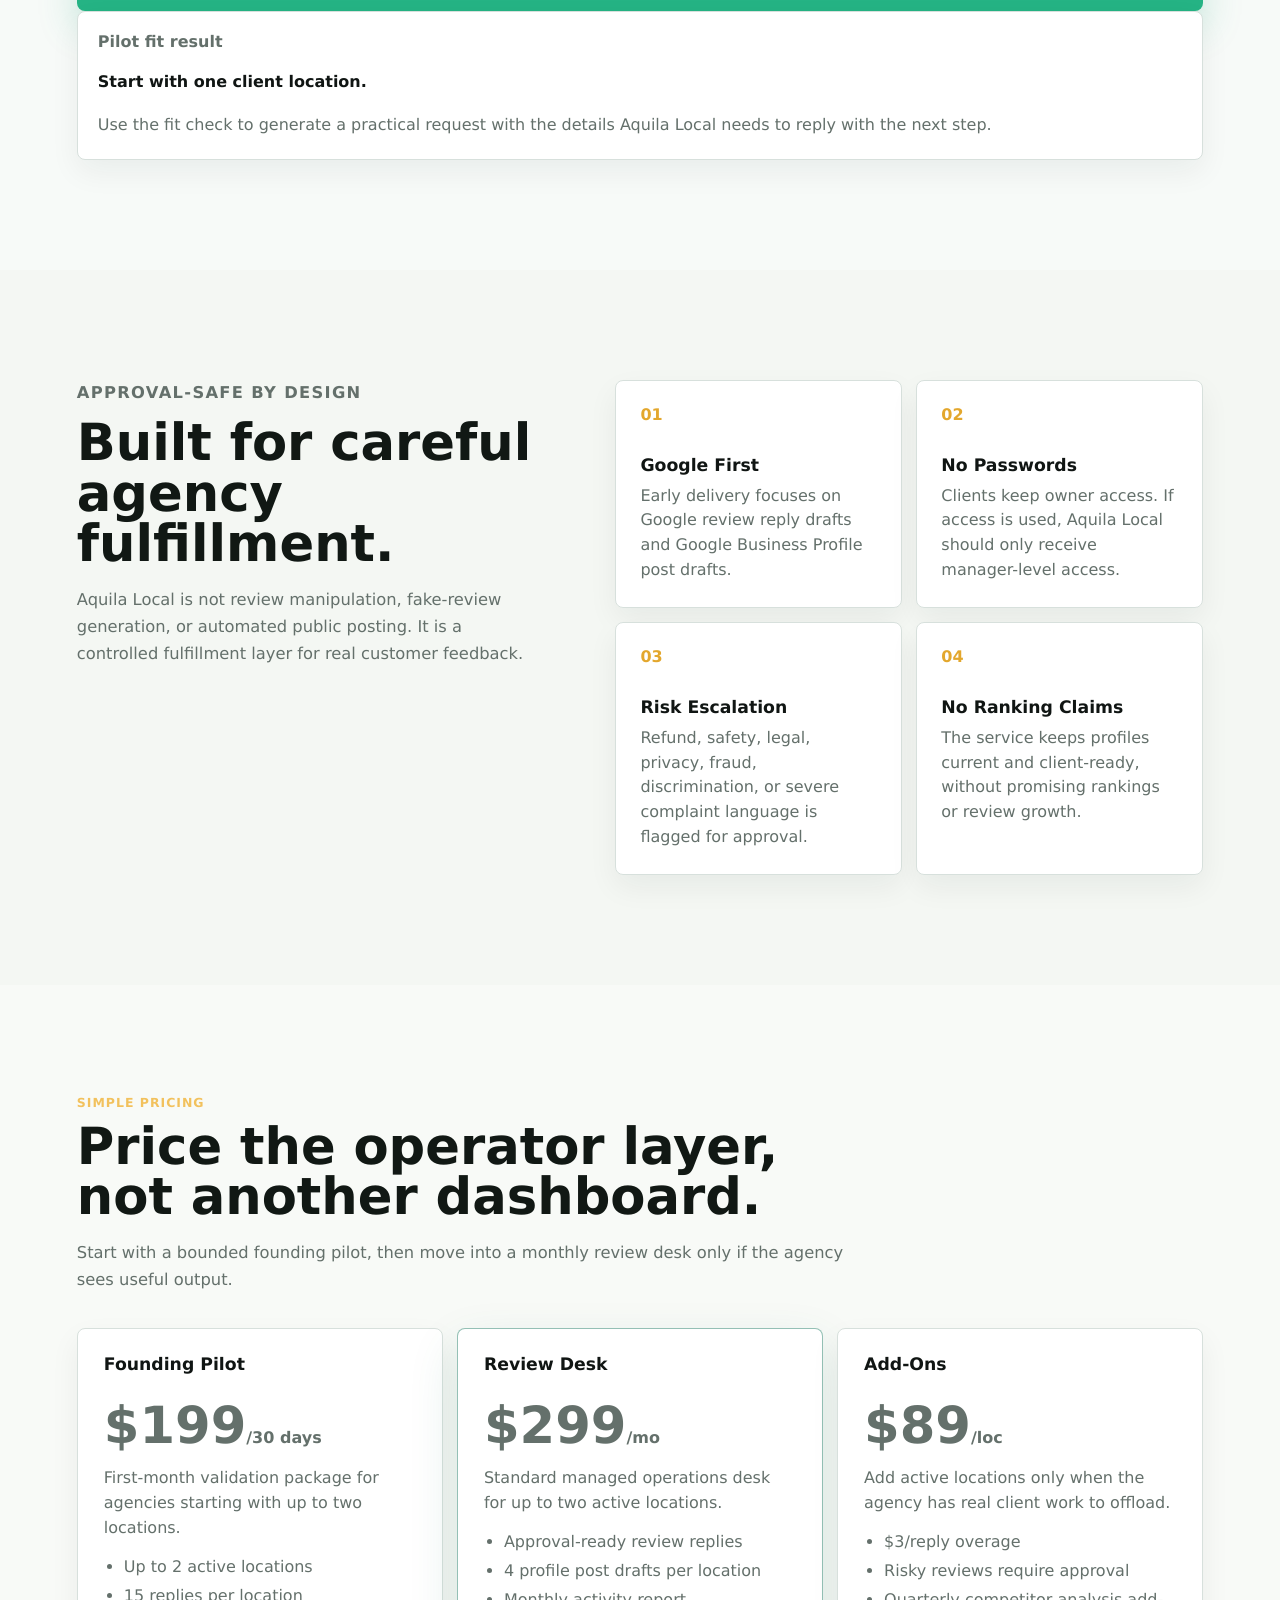
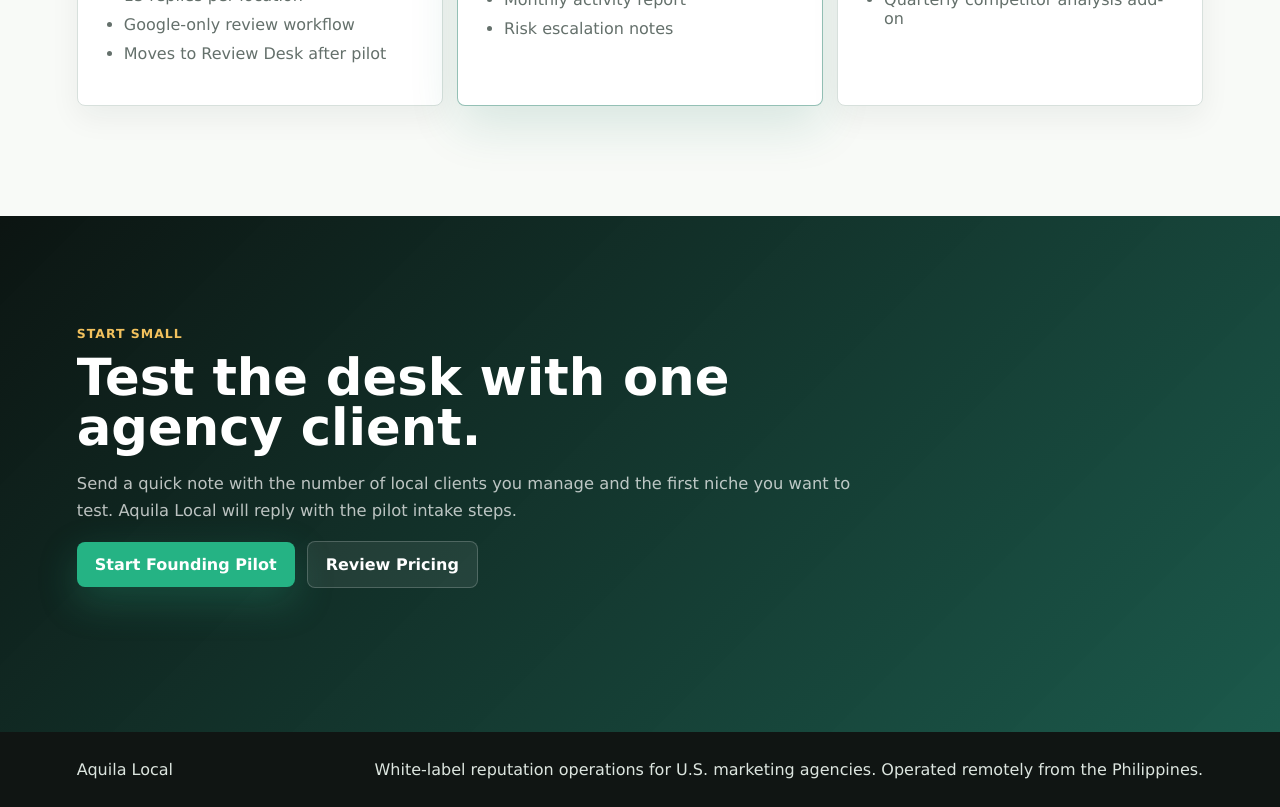
==== commit fee8b8bc: "Add public pilot fit check" ====
--- a/index.html
+++ b/index.html
@@ -20,6 +20,7 @@
       <nav class="nav-links" aria-label="Page sections">
         <a href="#service">Service</a>
         <a href="#workflow">Workflow</a>
+        <a href="#fit-check">Fit Check</a>
         <a href="#guardrails">Guardrails</a>
         <a href="#pricing">Pricing</a>
       </nav>
@@ -170,6 +171,72 @@
         </div>
       </section>
 
+      <section id="fit-check" class="section fit-section">
+        <div class="section-heading">
+          <p class="eyebrow">Pilot fit check</p>
+          <h2>See if your agency is ready for a white-label review desk.</h2>
+          <p>
+            Answer a few questions, then send a structured pilot request. This keeps the first conversation practical and focused on one testable client location.
+          </p>
+        </div>
+
+        <div class="fit-builder">
+          <form class="mini-form" id="pilotFitForm">
+            <h3>Check Pilot Fit</h3>
+            <label>
+              Agency name
+              <input name="agency" type="text" value="BrightRoute Media" required>
+            </label>
+            <label>
+              Contact email
+              <input name="email" type="email" value="hello@example-agency.com" required>
+            </label>
+            <label>
+              Local clients managed
+              <input name="clients" type="number" min="0" value="6" required>
+            </label>
+            <label>
+              First niche to test
+              <select name="niche">
+                <option>home services</option>
+                <option>cleaning companies</option>
+                <option>mobile detailers</option>
+                <option>lawn care</option>
+                <option>mixed local businesses</option>
+              </select>
+            </label>
+            <label>
+              Current review workflow
+              <select name="workflow">
+                <option>owner or team replies manually</option>
+                <option>agency drafts replies manually</option>
+                <option>reviews are mostly unanswered</option>
+                <option>already using software but still doing the work</option>
+              </select>
+            </label>
+            <label>
+              Preferred start
+              <select name="start">
+                <option>one client location this week</option>
+                <option>one client location this month</option>
+                <option>exploring for later</option>
+              </select>
+            </label>
+            <button class="primary-button form-button" type="submit">Check Fit</button>
+          </form>
+
+          <article class="tool-output fit-output" id="pilotFitOutput" aria-live="polite">
+            <div class="output-actions">
+              <span class="report-label">Pilot fit result</span>
+            </div>
+            <div class="copy-document">
+              <h4>Start with one client location.</h4>
+              <p>Use the fit check to generate a practical request with the details Aquila Local needs to reply with the next step.</p>
+            </div>
+          </article>
+        </div>
+      </section>
+
       <section id="guardrails" class="section split-section">
         <div class="section-copy">
           <p class="eyebrow">Approval-safe by design</p>
--- a/styles.css
+++ b/styles.css
@@ -320,6 +320,34 @@
   margin-bottom: 34px;
 }
 
+.compact-heading {
+  margin-top: clamp(24px, 5vw, 44px);
+  margin-bottom: 18px;
+}
+
+.compact-heading h2 {
+  font-size: clamp(1.5rem, 3vw, 2.2rem);
+}
+
+.founder-dashboard {
+  display: grid;
+  grid-template-columns: minmax(280px, 420px) minmax(0, 1fr);
+  gap: clamp(18px, 4vw, 34px);
+  margin-bottom: clamp(22px, 5vw, 46px);
+}
+
+.founder-form,
+.founder-output {
+  border: 1px solid #cad9d1;
+  border-radius: 8px;
+  background: var(--panel);
+  box-shadow: 0 12px 30px rgba(20, 34, 29, 0.06);
+}
+
+.founder-output {
+  padding: clamp(22px, 4vw, 36px);
+}
+
 .dashboard-shell {
   display: grid;
   grid-template-columns: 220px minmax(0, 1fr);
@@ -500,6 +528,10 @@
   background: #eef5f0;
 }
 
+.fit-section {
+  background: #f7faf8;
+}
+
 .fulfill-section {
   background: #f7faf8;
 }
@@ -510,7 +542,8 @@
 
 .audit-builder,
 .score-builder,
-.onboard-builder {
+.onboard-builder,
+.fit-builder {
   grid-template-columns: minmax(280px, 420px) minmax(0, 1fr);
   align-items: stretch;
   gap: clamp(18px, 4vw, 34px);
@@ -519,7 +552,8 @@
 .audit-form,
 .audit-output,
 .score-form,
-.score-output {
+.score-output,
+.fit-output {
   border: 1px solid var(--line);
   border-radius: 8px;
   background: var(--panel);
@@ -544,6 +578,7 @@
 
 .audit-form input,
 .audit-form select,
+.audit-form textarea,
 .score-form input,
 .score-form select {
   width: 100%;
@@ -555,6 +590,11 @@
   background: #fff;
 }
 
+.audit-form textarea {
+  resize: vertical;
+  line-height: 1.5;
+}
+
 .form-button {
   width: 100%;
   border: 0;
@@ -566,6 +606,16 @@
 
 .score-output {
   padding: clamp(22px, 4vw, 36px);
+}
+
+.fit-output {
+  padding: clamp(22px, 4vw, 36px);
+}
+
+.inline-mail-button {
+  display: inline-flex;
+  width: fit-content;
+  margin-top: 4px;
 }
 
 .audit-output h3,
@@ -627,6 +677,37 @@
 .fulfill-grid {
   display: grid;
   grid-template-columns: repeat(2, minmax(0, 1fr));
+  gap: clamp(18px, 4vw, 34px);
+}
+
+.batch-builder {
+  display: grid;
+  grid-template-columns: minmax(280px, 440px) minmax(0, 1fr);
+  gap: clamp(18px, 4vw, 34px);
+  margin-bottom: clamp(18px, 4vw, 34px);
+}
+
+.status-builder {
+  display: grid;
+  grid-template-columns: minmax(280px, 440px) minmax(0, 1fr);
+  gap: clamp(18px, 4vw, 34px);
+}
+
+.sop-builder {
+  display: grid;
+  grid-template-columns: minmax(280px, 460px) minmax(0, 1fr);
+  gap: clamp(18px, 4vw, 34px);
+}
+
+.data-builder {
+  display: grid;
+  grid-template-columns: minmax(280px, 460px) minmax(0, 1fr);
+  gap: clamp(18px, 4vw, 34px);
+}
+
+.release-builder {
+  display: grid;
+  grid-template-columns: minmax(280px, 460px) minmax(0, 1fr);
   gap: clamp(18px, 4vw, 34px);
 }
 
@@ -705,6 +786,18 @@
   line-height: 1.55;
 }
 
+.csv-output {
+  overflow-x: auto;
+  margin: 12px 0 0;
+  padding: 14px;
+  color: #dff5e9;
+  border-radius: 8px;
+  background: #101917;
+  font-size: 0.88rem;
+  line-height: 1.55;
+  white-space: pre;
+}
+
 .score-meter {
   display: grid;
   width: min(220px, 100%);
@@ -718,6 +811,11 @@
   text-align: center;
 }
 
+.compact-meter {
+  min-height: 104px;
+  margin-bottom: 18px;
+}
+
 .score-meter strong {
   color: var(--green-dark);
   font-size: clamp(2.6rem, 5vw, 4.2rem);
@@ -812,9 +910,16 @@
   .signal-strip,
   .split-section,
   .dashboard-shell,
+  .founder-dashboard,
   .audit-builder,
   .score-builder,
   .onboard-builder,
+  .fit-builder,
+  .batch-builder,
+  .status-builder,
+  .sop-builder,
+  .data-builder,
+  .release-builder,
   .fulfill-grid,
   .pricing-grid,
   .report-preview {
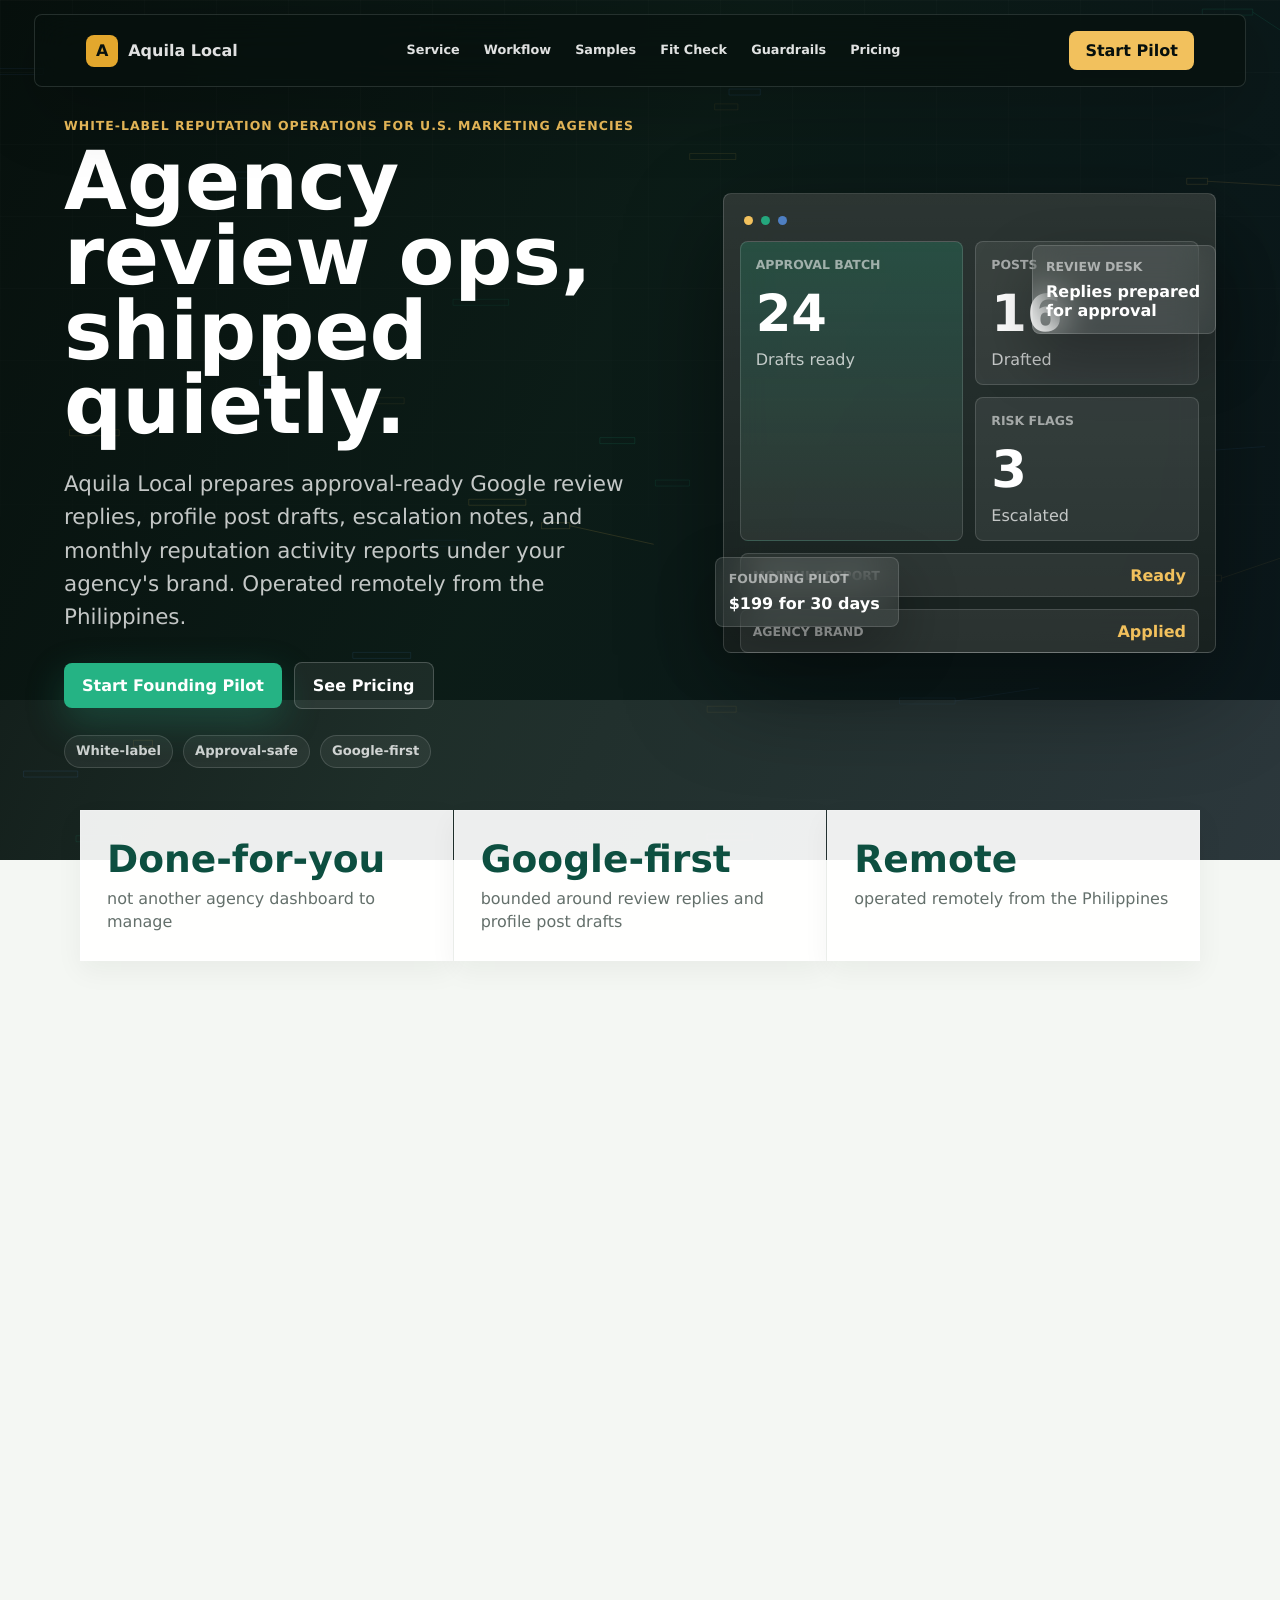
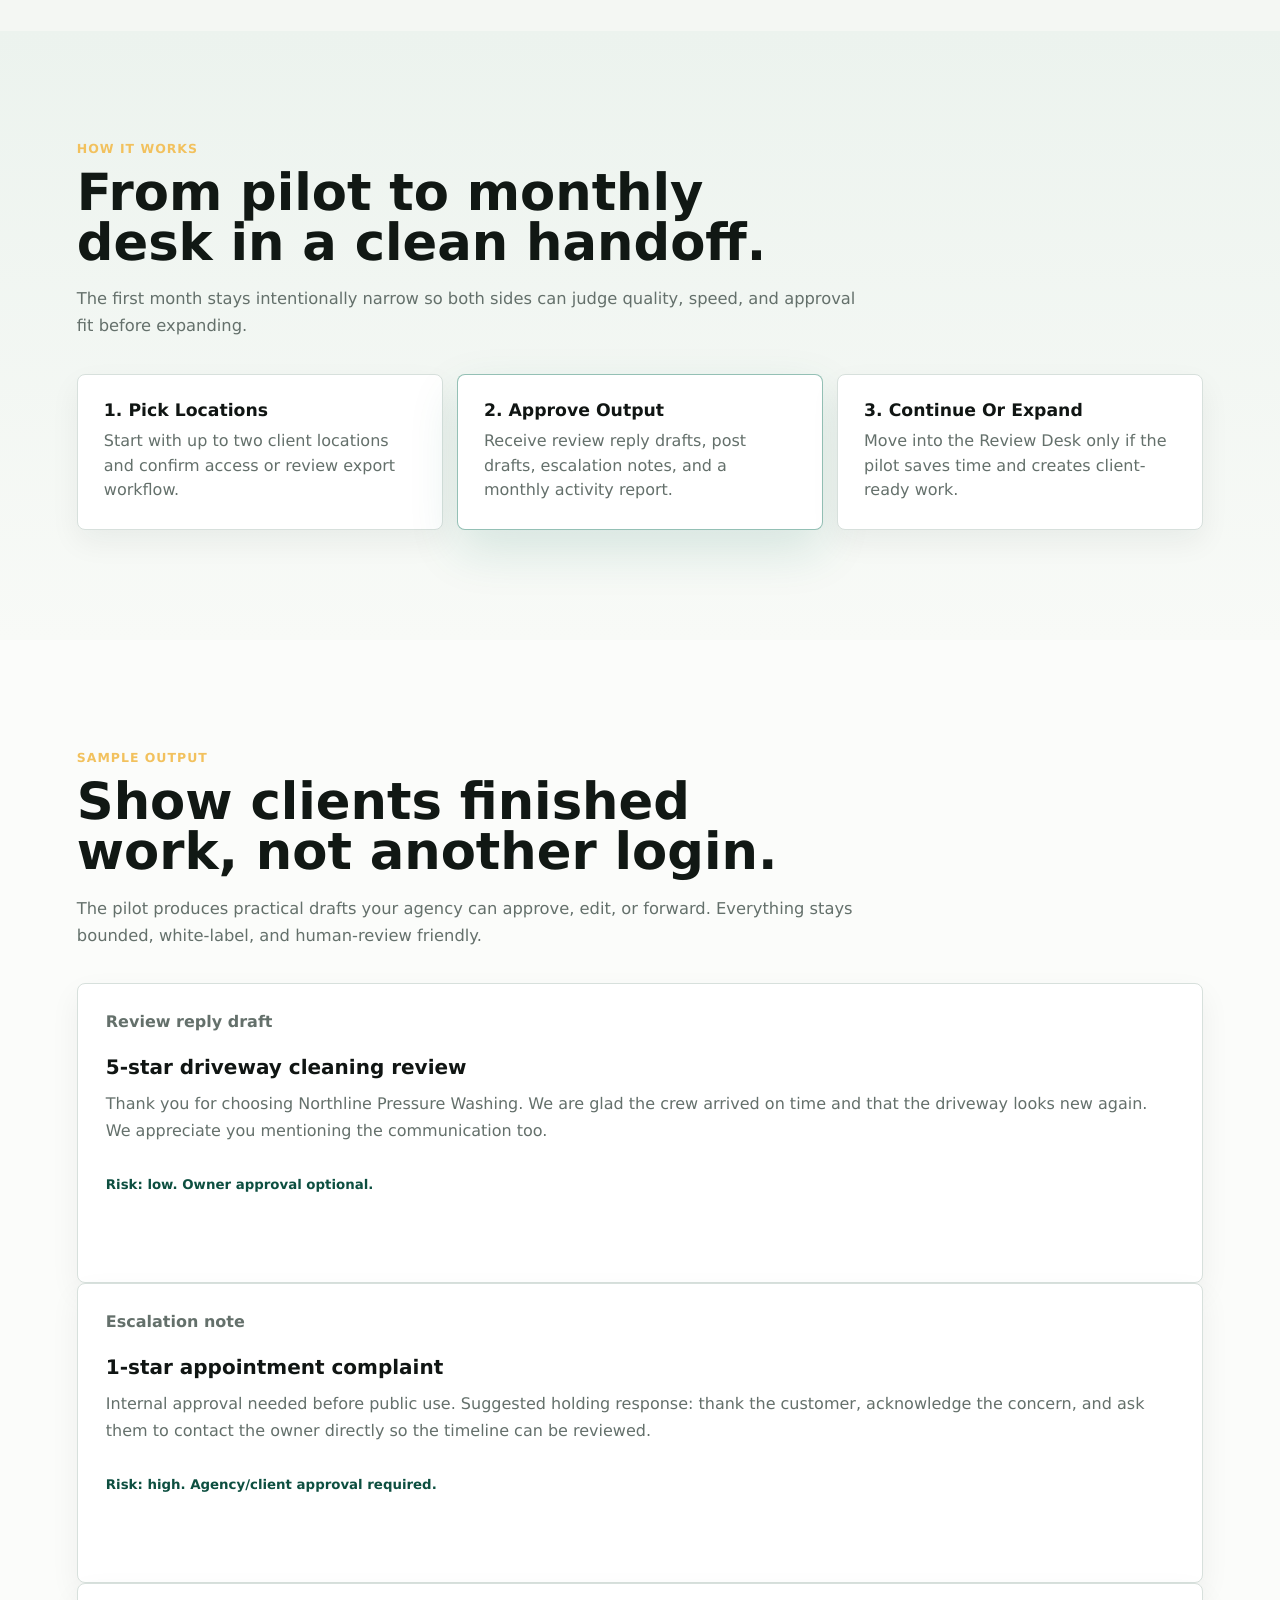
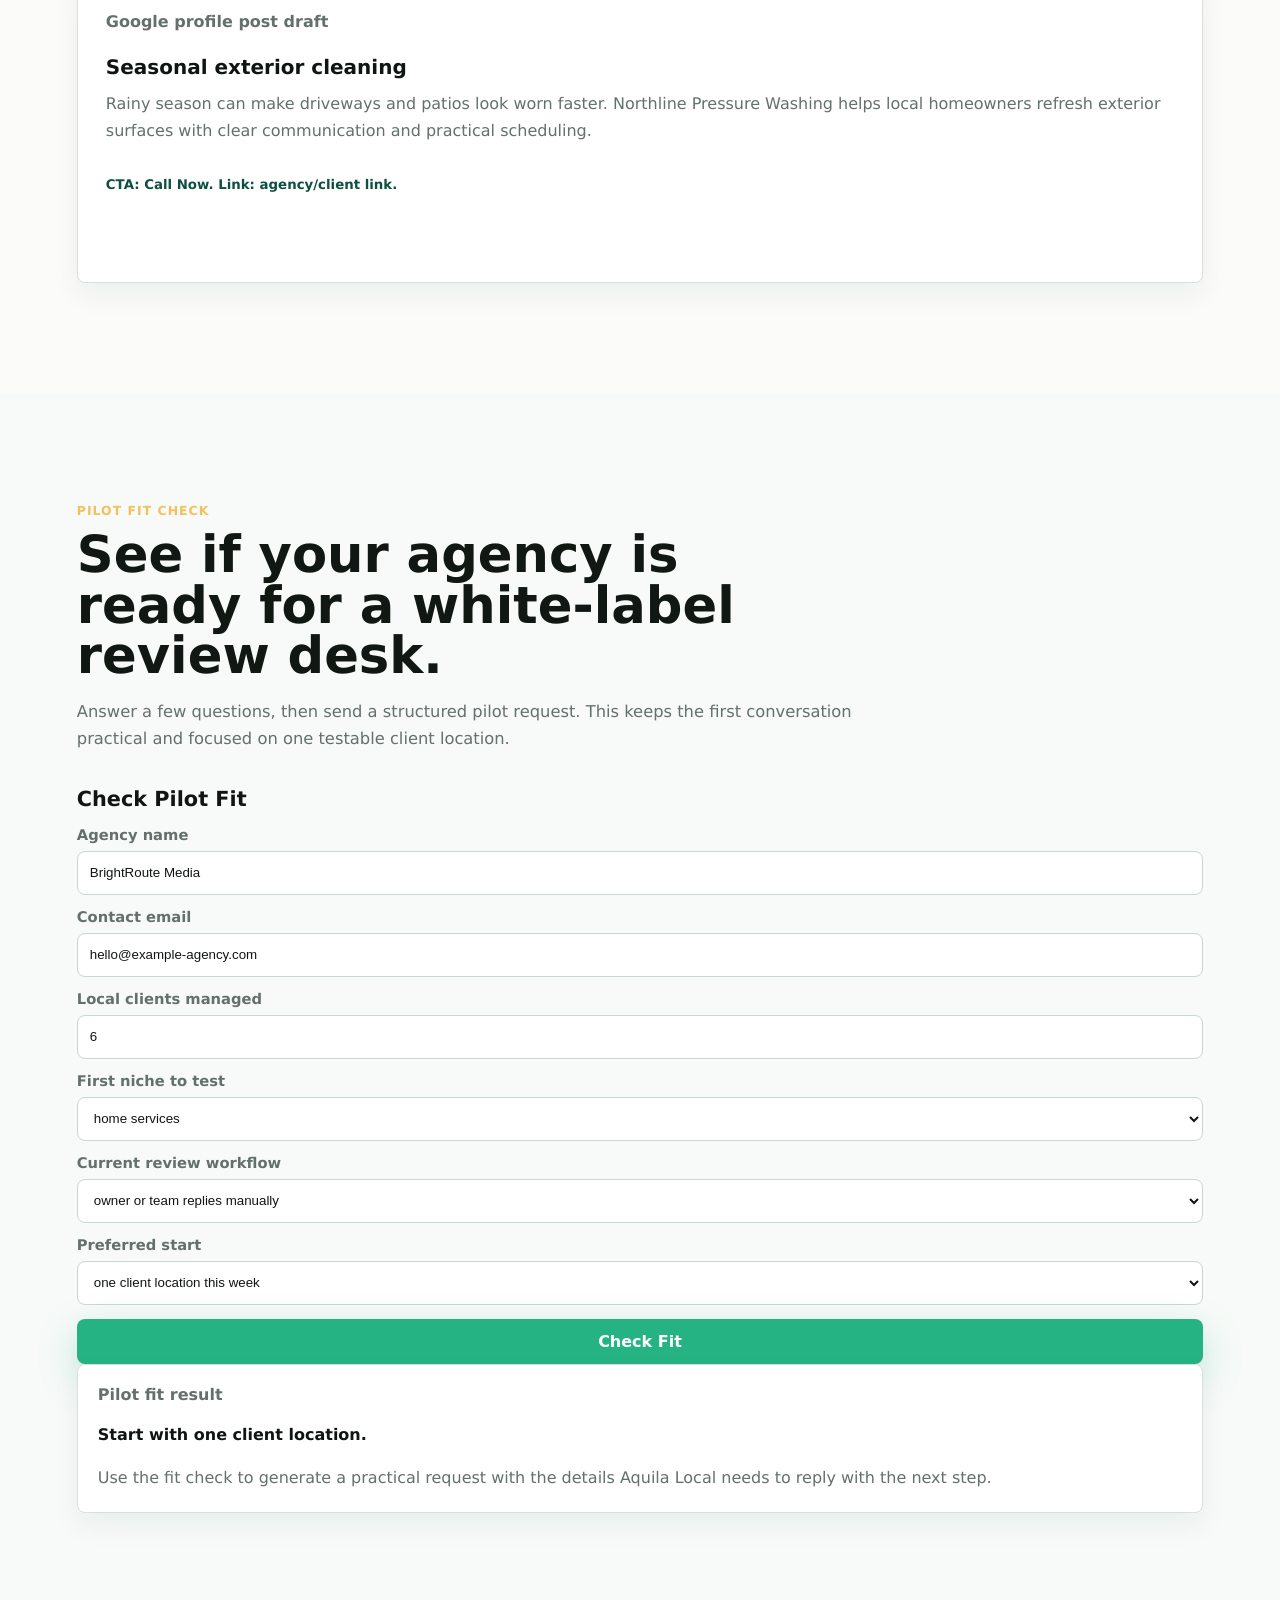
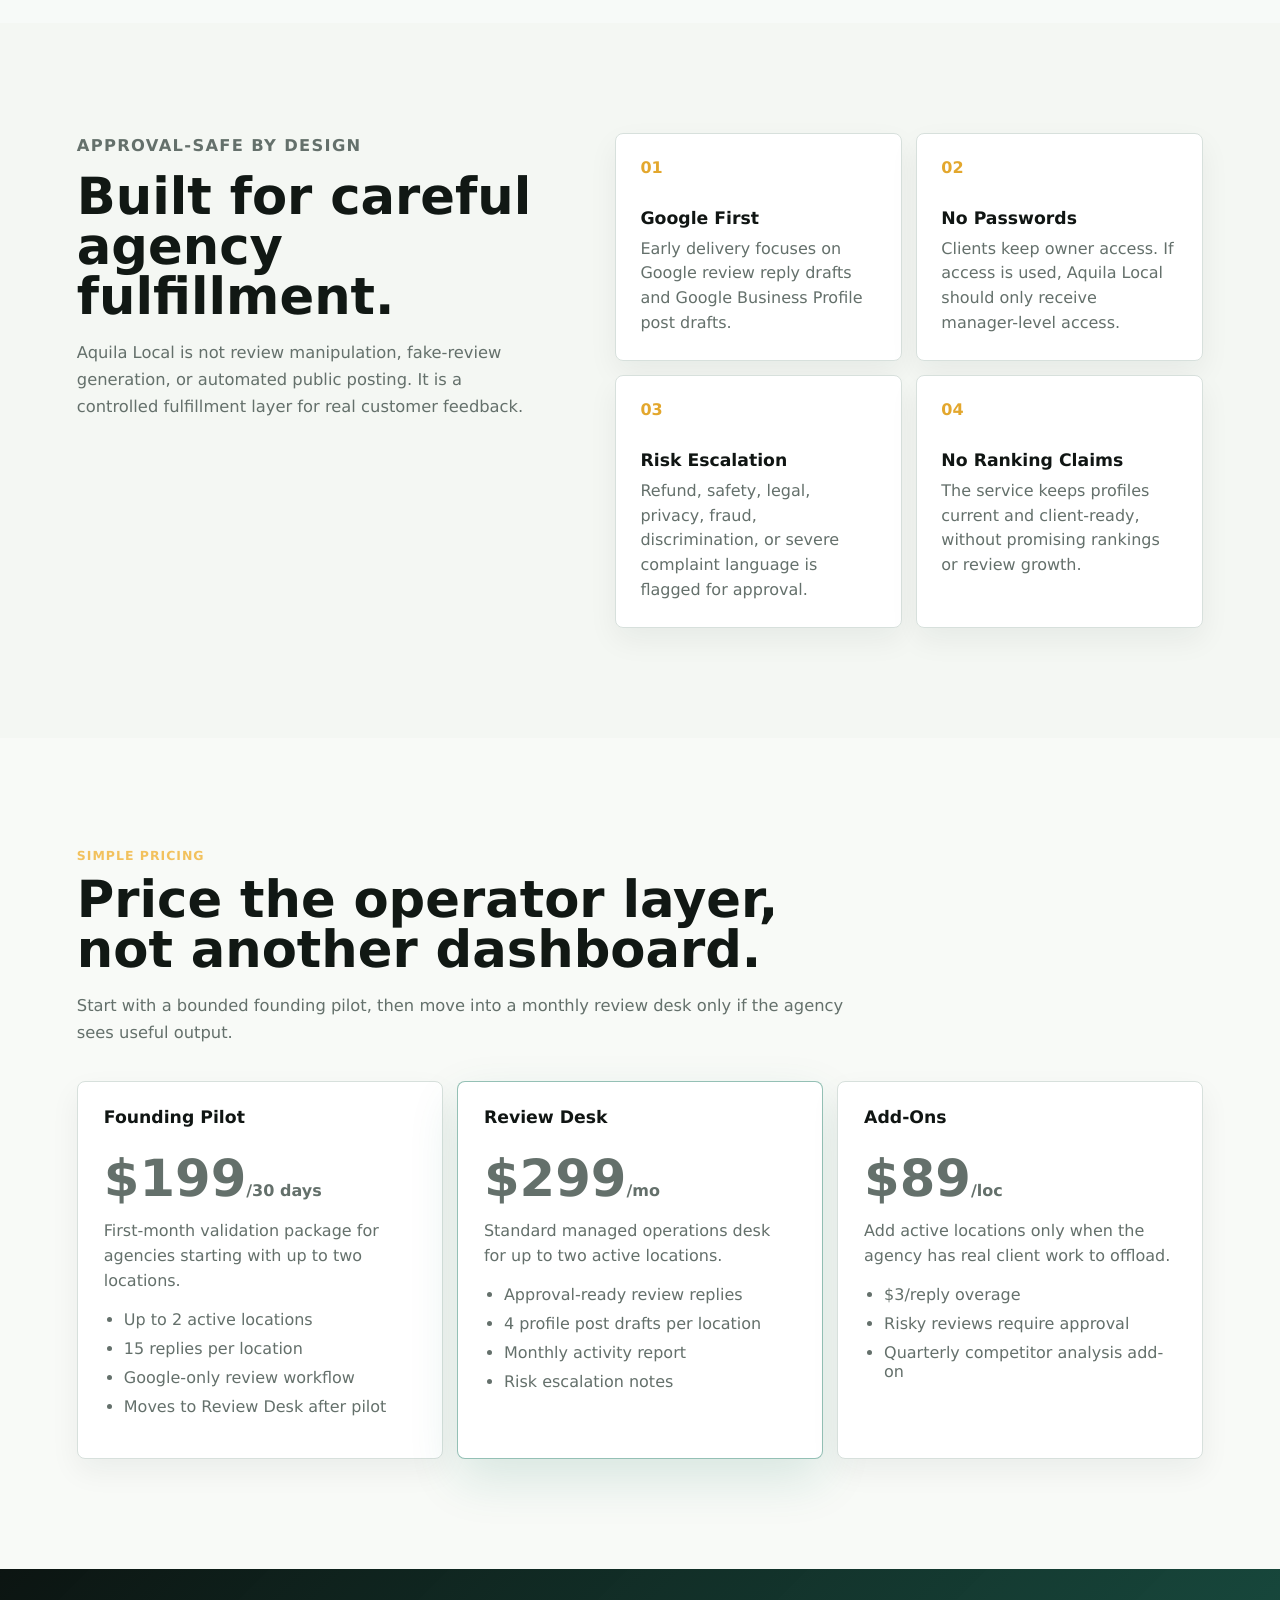
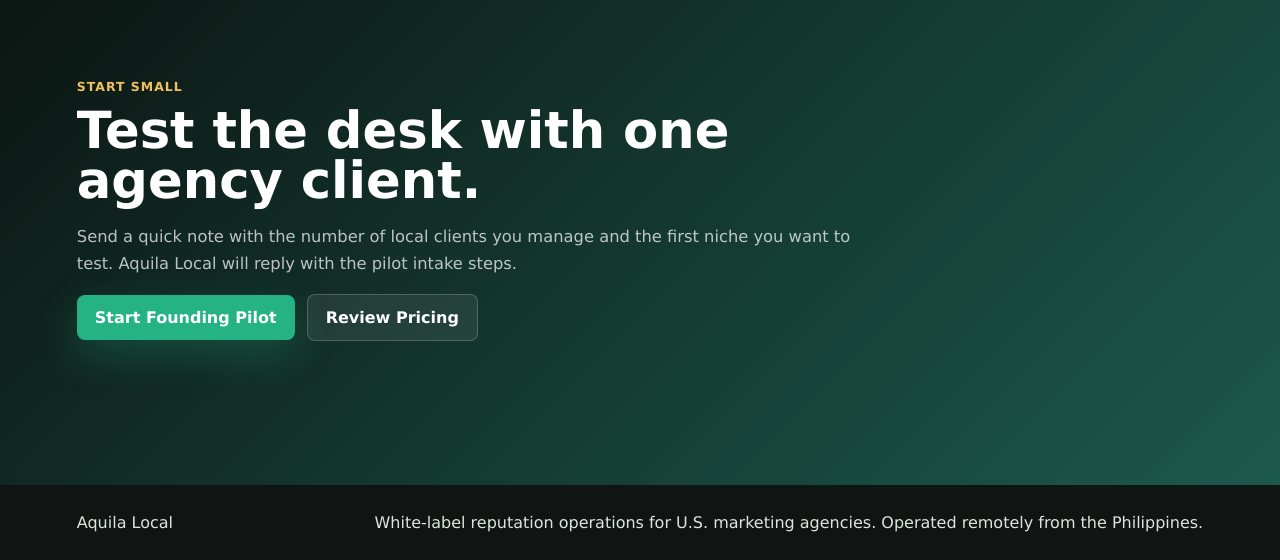
==== commit eaa48220: "Add public sample output preview" ====
--- a/index.html
+++ b/index.html
@@ -20,6 +20,7 @@
       <nav class="nav-links" aria-label="Page sections">
         <a href="#service">Service</a>
         <a href="#workflow">Workflow</a>
+        <a href="#sample-output">Samples</a>
         <a href="#fit-check">Fit Check</a>
         <a href="#guardrails">Guardrails</a>
         <a href="#pricing">Pricing</a>
@@ -171,6 +172,43 @@
         </div>
       </section>
 
+      <section id="sample-output" class="section sample-section">
+        <div class="section-heading">
+          <p class="eyebrow">Sample output</p>
+          <h2>Show clients finished work, not another login.</h2>
+          <p>
+            The pilot produces practical drafts your agency can approve, edit, or forward. Everything stays bounded, white-label, and human-review friendly.
+          </p>
+        </div>
+
+        <div class="sample-grid">
+          <article class="sample-card">
+            <span class="report-label">Review reply draft</span>
+            <h3>5-star driveway cleaning review</h3>
+            <p>
+              Thank you for choosing Northline Pressure Washing. We are glad the crew arrived on time and that the driveway looks new again. We appreciate you mentioning the communication too.
+            </p>
+            <small>Risk: low. Owner approval optional.</small>
+          </article>
+          <article class="sample-card">
+            <span class="report-label">Escalation note</span>
+            <h3>1-star appointment complaint</h3>
+            <p>
+              Internal approval needed before public use. Suggested holding response: thank the customer, acknowledge the concern, and ask them to contact the owner directly so the timeline can be reviewed.
+            </p>
+            <small>Risk: high. Agency/client approval required.</small>
+          </article>
+          <article class="sample-card">
+            <span class="report-label">Google profile post draft</span>
+            <h3>Seasonal exterior cleaning</h3>
+            <p>
+              Rainy season can make driveways and patios look worn faster. Northline Pressure Washing helps local homeowners refresh exterior surfaces with clear communication and practical scheduling.
+            </p>
+            <small>CTA: Call Now. Link: agency/client link.</small>
+          </article>
+        </div>
+      </section>
+
       <section id="fit-check" class="section fit-section">
         <div class="section-heading">
           <p class="eyebrow">Pilot fit check</p>
--- a/styles.css
+++ b/styles.css
@@ -530,6 +530,43 @@
 
 .fit-section {
   background: #f7faf8;
+}
+
+.sample-section {
+  background: #fbfcfa;
+}
+
+.sample-grid {
+  grid-template-columns: repeat(3, minmax(0, 1fr));
+  gap: clamp(16px, 3vw, 28px);
+}
+
+.sample-card {
+  display: grid;
+  align-content: start;
+  min-height: 300px;
+  padding: clamp(20px, 3vw, 28px);
+  border: 1px solid var(--line);
+  border-radius: 8px;
+  background: var(--panel);
+  box-shadow: 0 12px 30px rgba(20, 34, 29, 0.06);
+}
+
+.sample-card h3 {
+  margin-bottom: 12px;
+  font-size: 1.25rem;
+}
+
+.sample-card p {
+  color: var(--muted);
+  line-height: 1.65;
+}
+
+.sample-card small {
+  align-self: end;
+  margin-top: 18px;
+  color: var(--green-dark);
+  font-weight: 900;
 }
 
 .fulfill-section {
@@ -922,6 +959,7 @@
   .release-builder,
   .fulfill-grid,
   .pricing-grid,
+  .sample-grid,
   .report-preview {
     grid-template-columns: 1fr;
   }
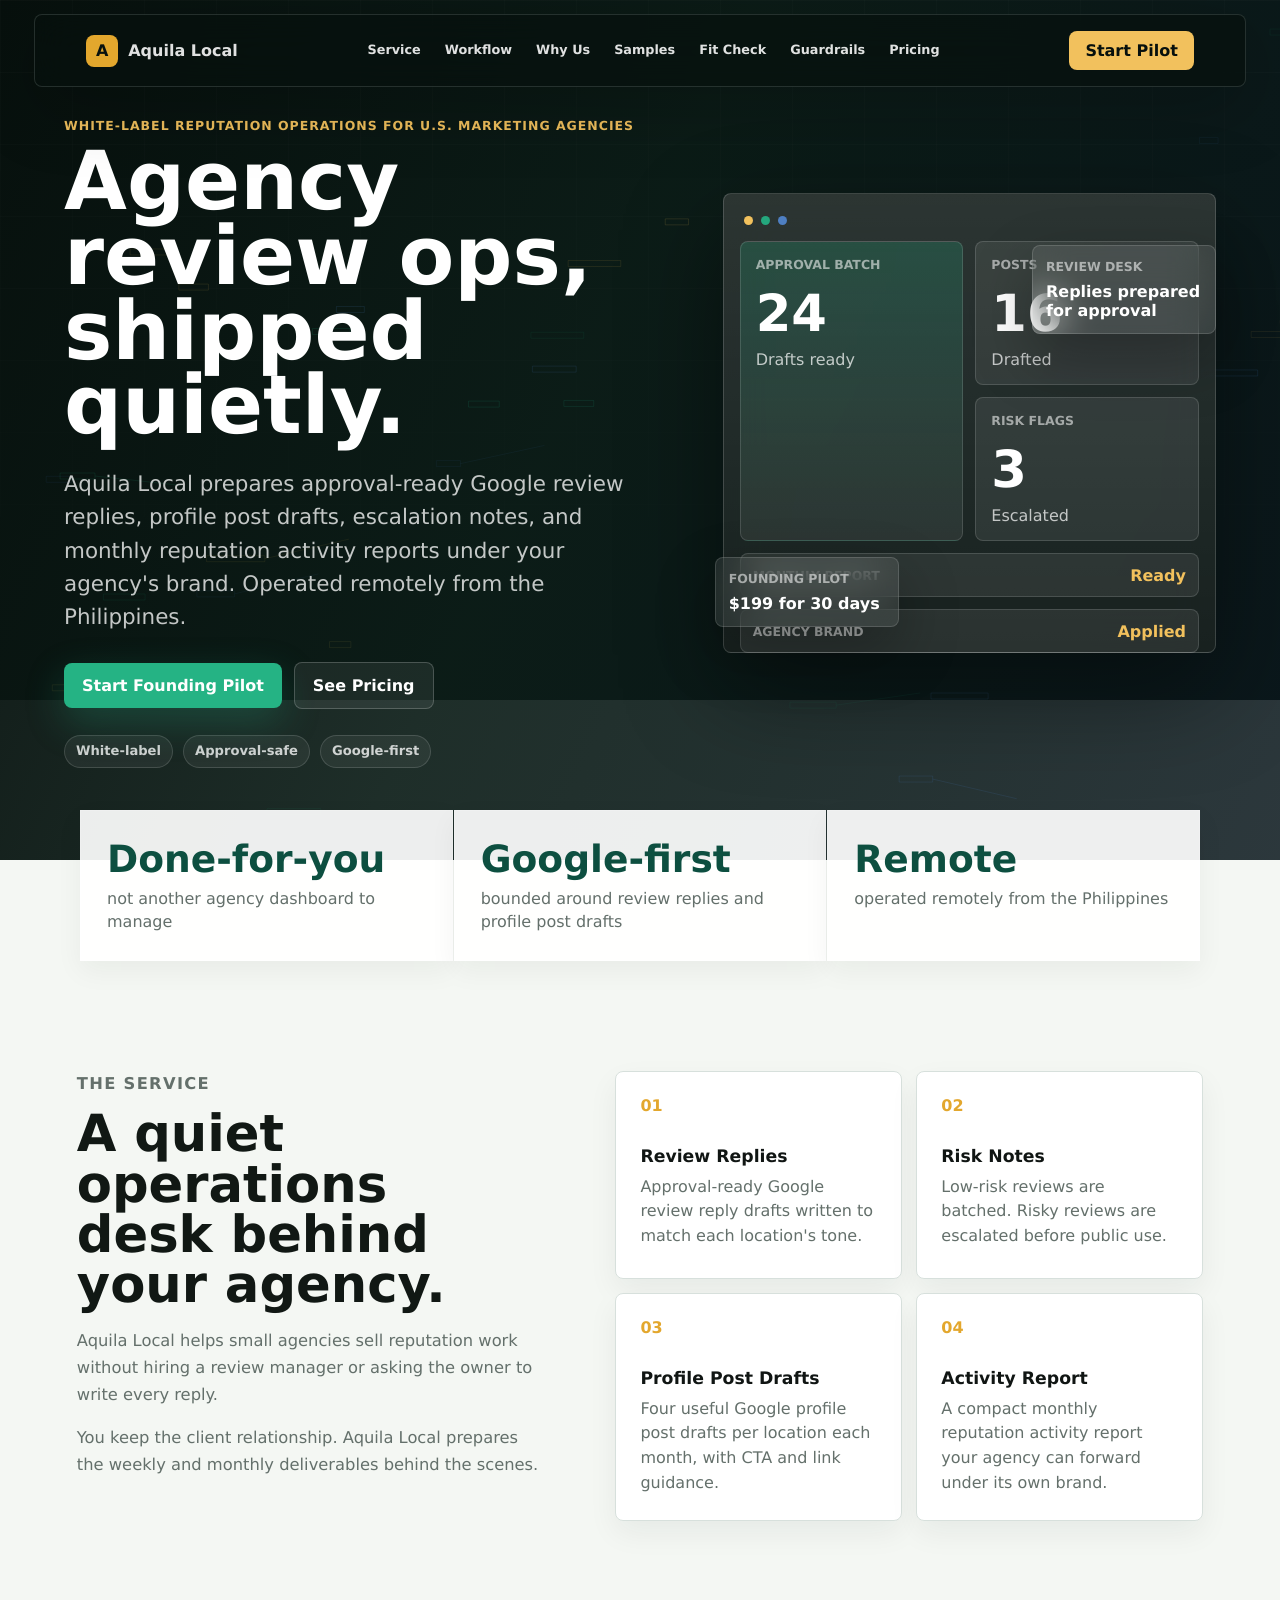
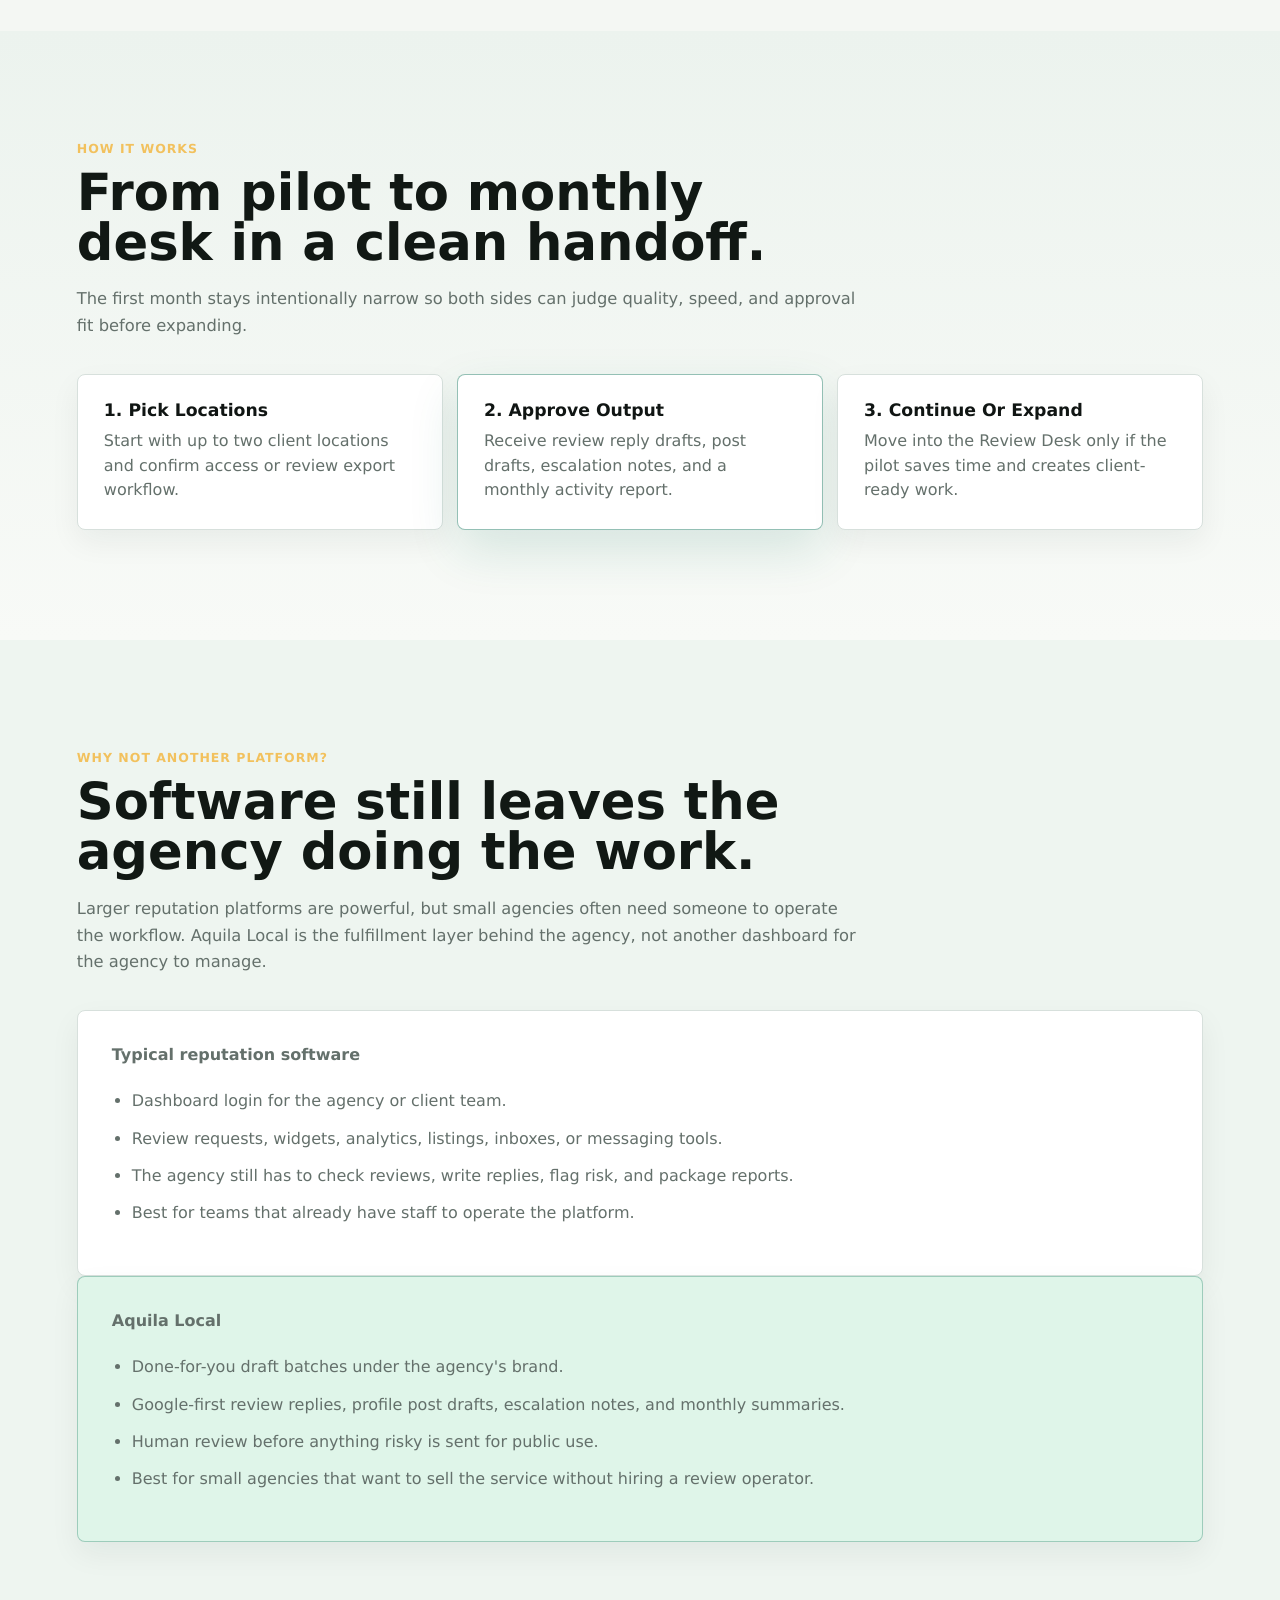
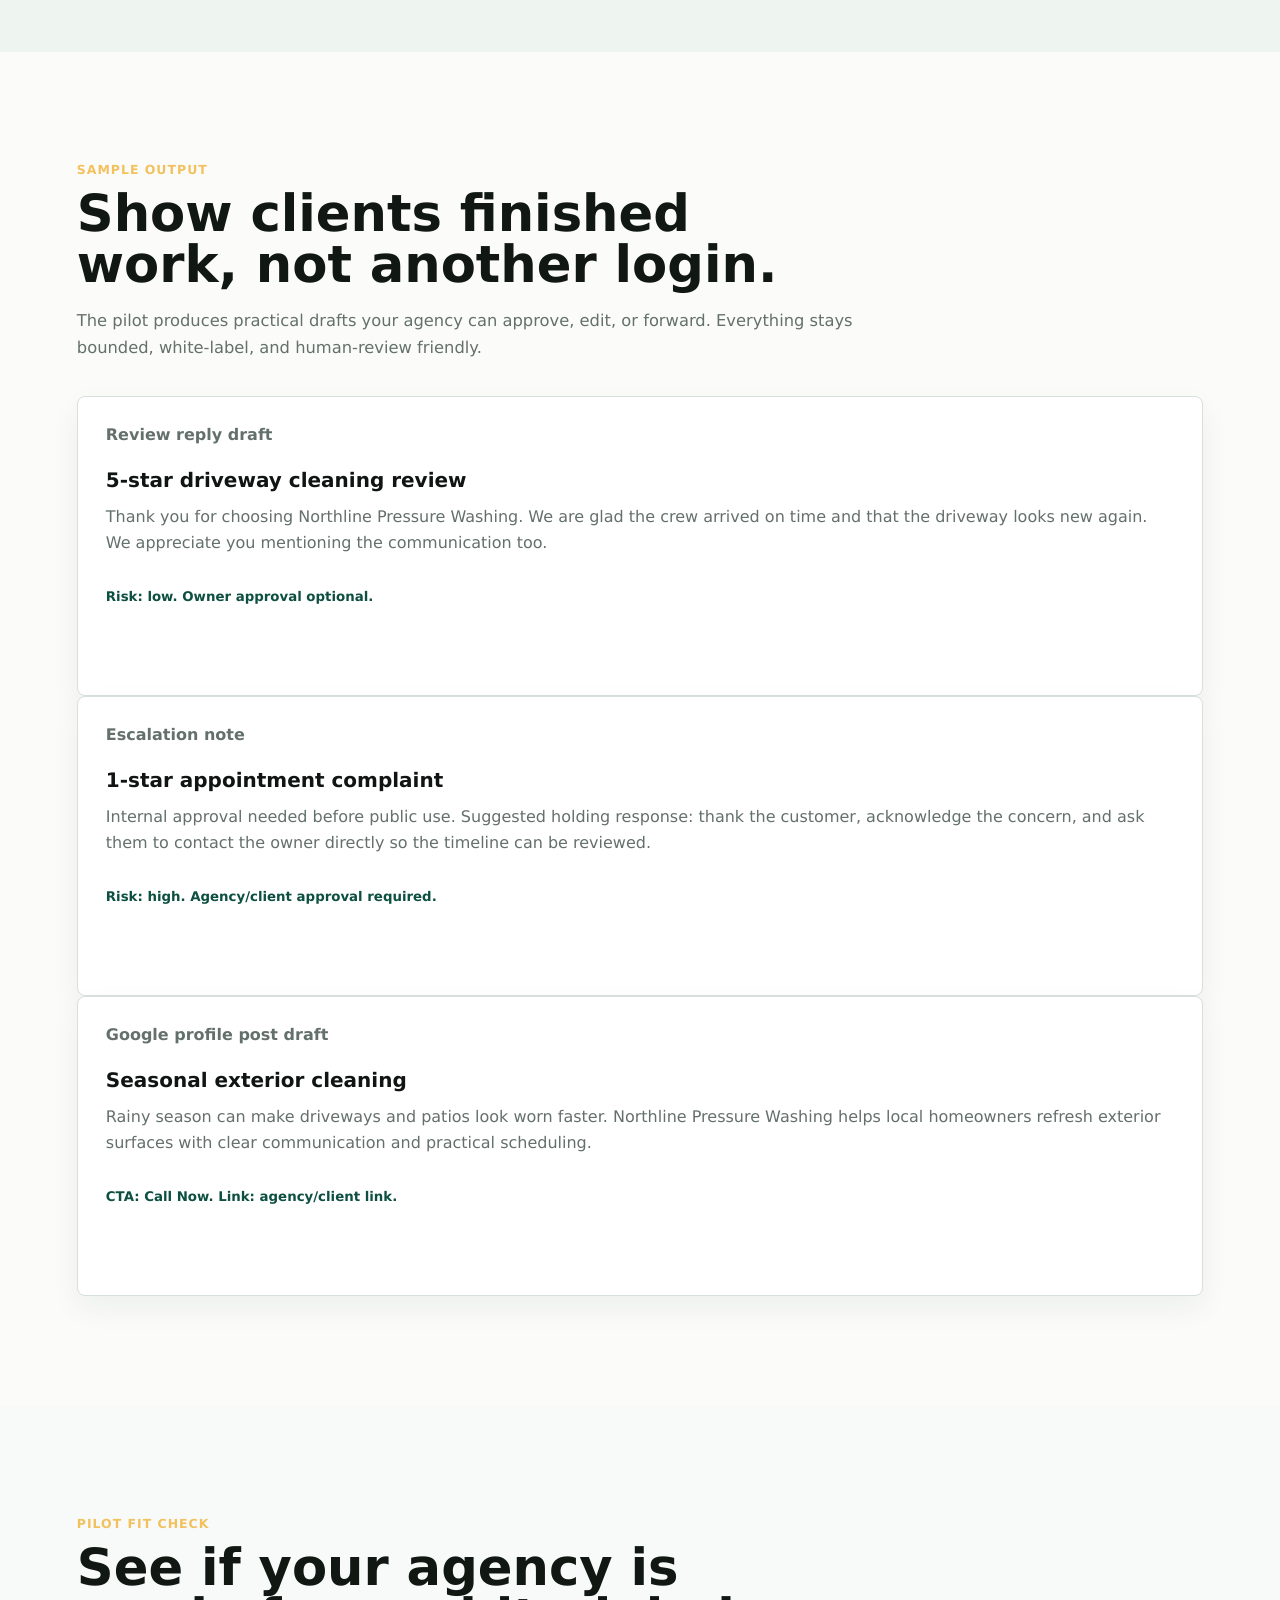
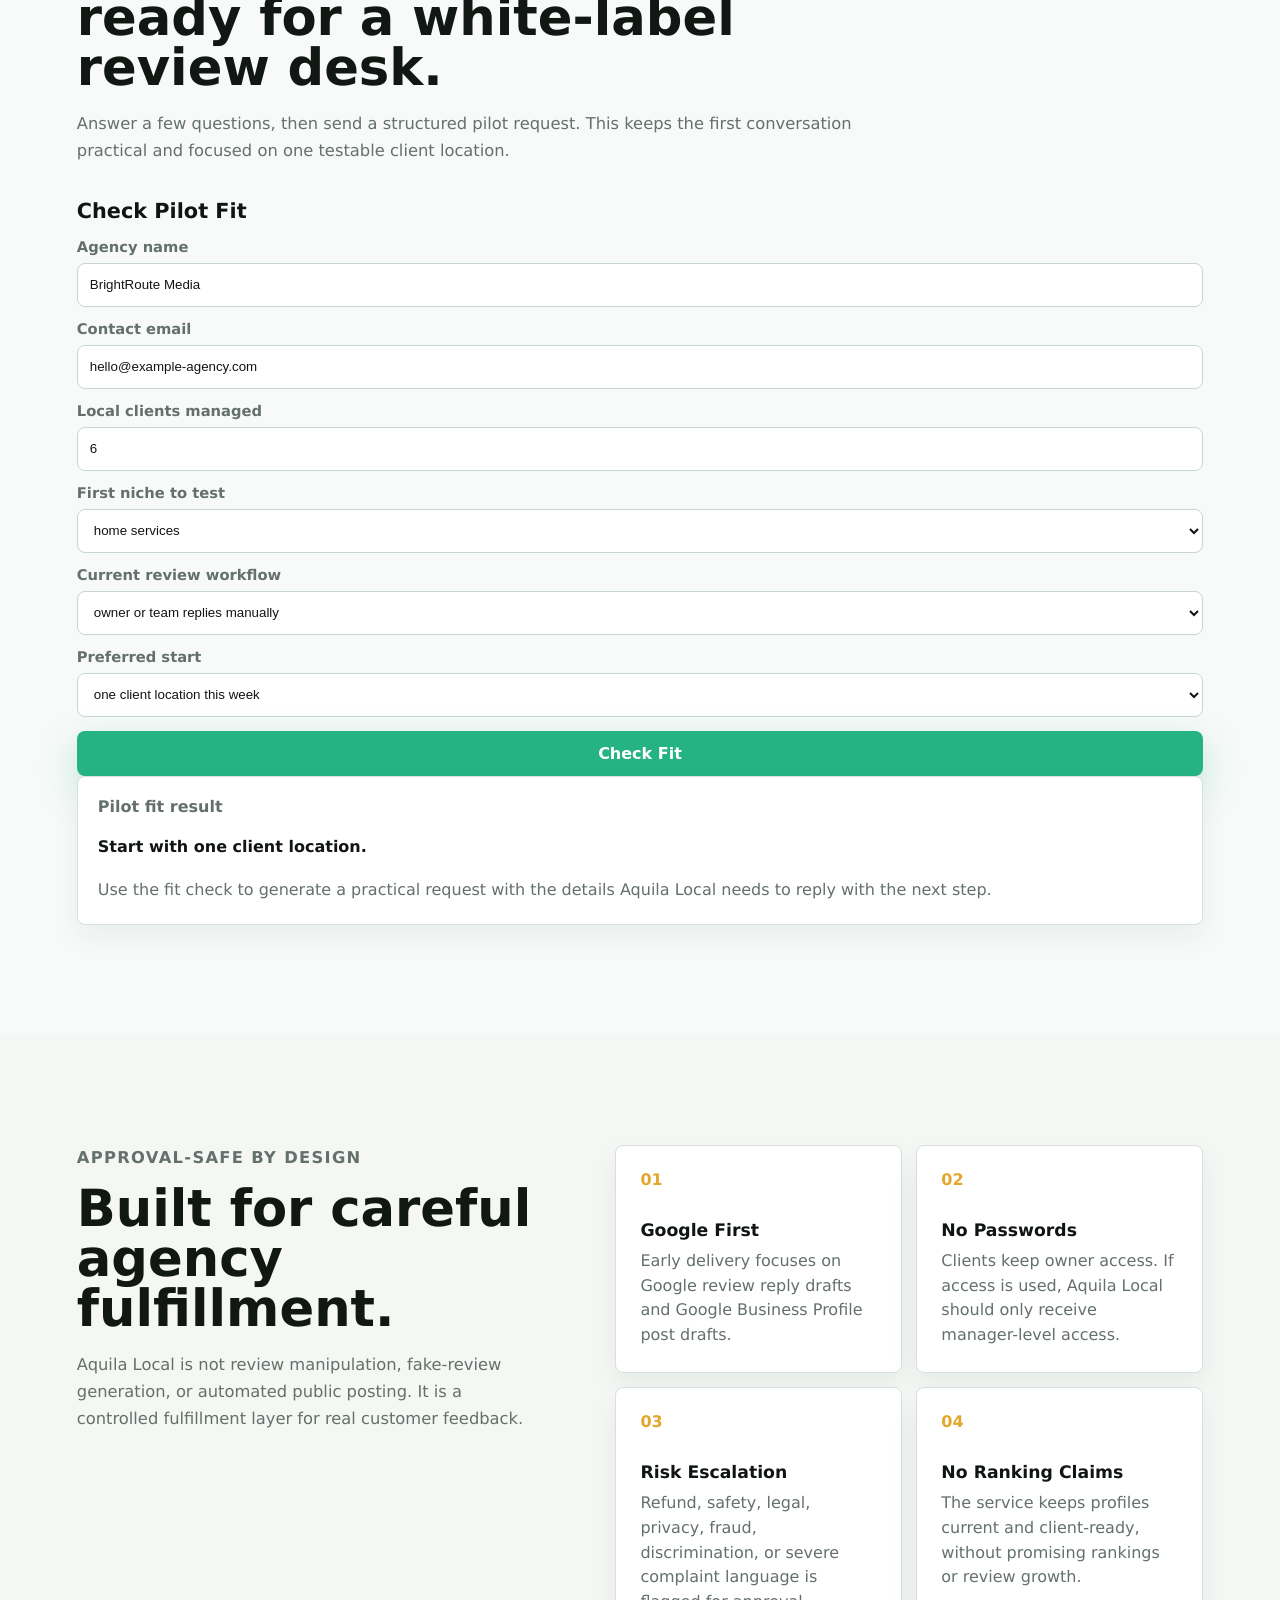
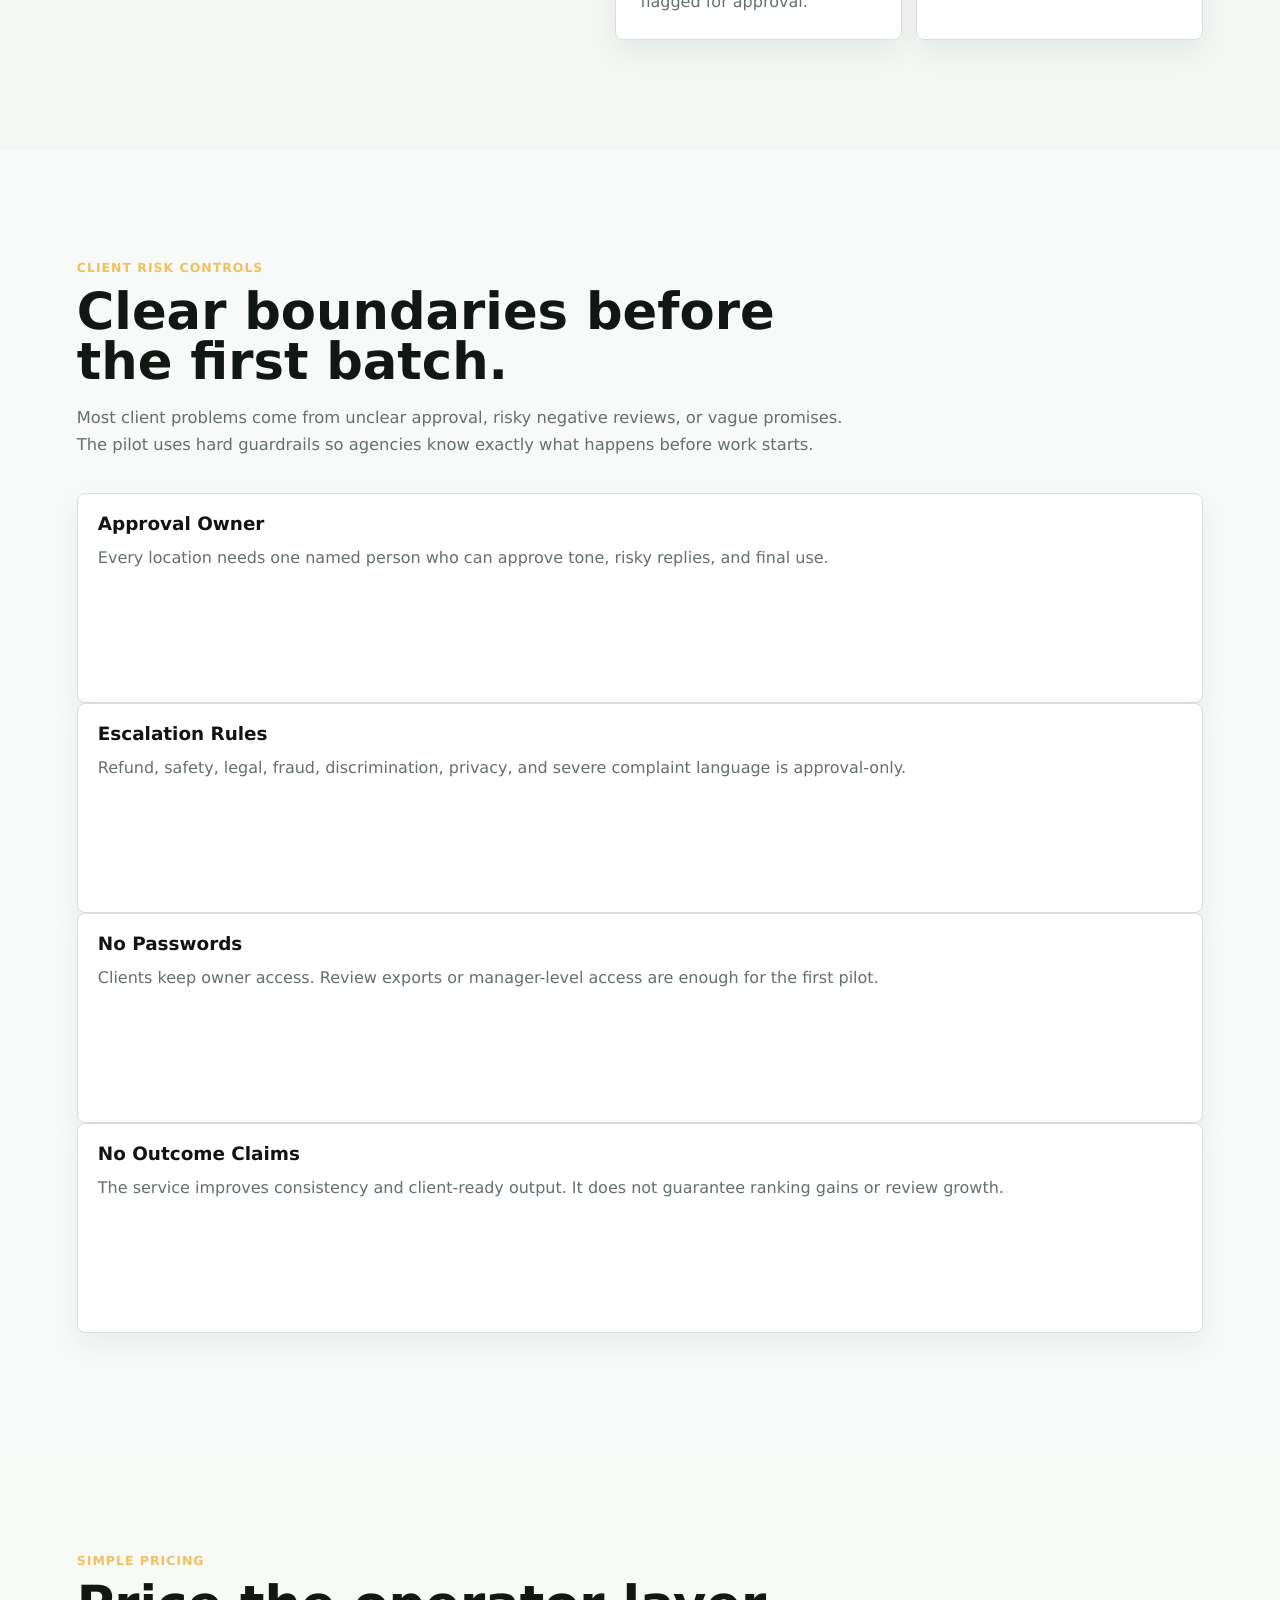
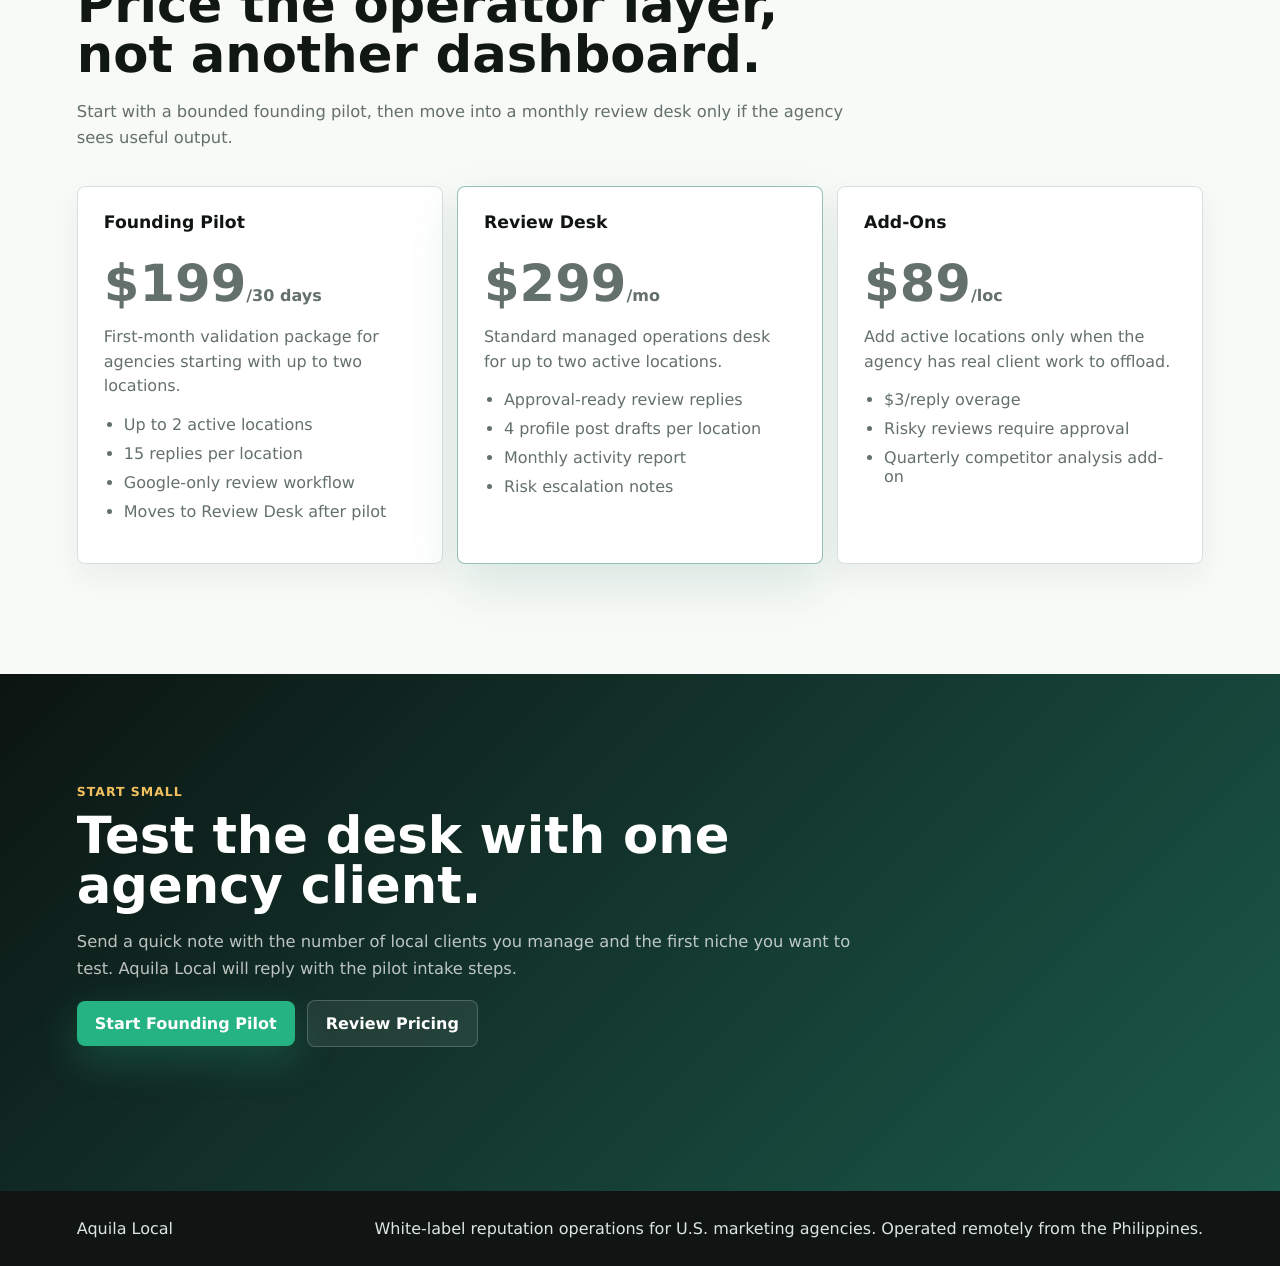
==== commit f3194746: "Add public competitor positioning and risk controls" ====
--- a/index.html
+++ b/index.html
@@ -20,6 +20,7 @@
       <nav class="nav-links" aria-label="Page sections">
         <a href="#service">Service</a>
         <a href="#workflow">Workflow</a>
+        <a href="#why-us">Why Us</a>
         <a href="#sample-output">Samples</a>
         <a href="#fit-check">Fit Check</a>
         <a href="#guardrails">Guardrails</a>
@@ -172,6 +173,37 @@
         </div>
       </section>
 
+      <section id="why-us" class="section compare-section">
+        <div class="section-heading">
+          <p class="eyebrow">Why not another platform?</p>
+          <h2>Software still leaves the agency doing the work.</h2>
+          <p>
+            Larger reputation platforms are powerful, but small agencies often need someone to operate the workflow. Aquila Local is the fulfillment layer behind the agency, not another dashboard for the agency to manage.
+          </p>
+        </div>
+
+        <div class="compare-grid">
+          <article class="compare-card">
+            <span class="report-label">Typical reputation software</span>
+            <ul>
+              <li>Dashboard login for the agency or client team.</li>
+              <li>Review requests, widgets, analytics, listings, inboxes, or messaging tools.</li>
+              <li>The agency still has to check reviews, write replies, flag risk, and package reports.</li>
+              <li>Best for teams that already have staff to operate the platform.</li>
+            </ul>
+          </article>
+          <article class="compare-card featured-compare">
+            <span class="report-label">Aquila Local</span>
+            <ul>
+              <li>Done-for-you draft batches under the agency&apos;s brand.</li>
+              <li>Google-first review replies, profile post drafts, escalation notes, and monthly summaries.</li>
+              <li>Human review before anything risky is sent for public use.</li>
+              <li>Best for small agencies that want to sell the service without hiring a review operator.</li>
+            </ul>
+          </article>
+        </div>
+      </section>
+
       <section id="sample-output" class="section sample-section">
         <div class="section-heading">
           <p class="eyebrow">Sample output</p>
@@ -303,6 +335,35 @@
             <span>04</span>
             <h3>No Ranking Claims</h3>
             <p>The service keeps profiles current and client-ready, without promising rankings or review growth.</p>
+          </article>
+        </div>
+      </section>
+
+      <section id="risk-controls" class="section risk-section">
+        <div class="section-heading">
+          <p class="eyebrow">Client risk controls</p>
+          <h2>Clear boundaries before the first batch.</h2>
+          <p>
+            Most client problems come from unclear approval, risky negative reviews, or vague promises. The pilot uses hard guardrails so agencies know exactly what happens before work starts.
+          </p>
+        </div>
+
+        <div class="risk-grid">
+          <article class="risk-card">
+            <h3>Approval Owner</h3>
+            <p>Every location needs one named person who can approve tone, risky replies, and final use.</p>
+          </article>
+          <article class="risk-card">
+            <h3>Escalation Rules</h3>
+            <p>Refund, safety, legal, fraud, discrimination, privacy, and severe complaint language is approval-only.</p>
+          </article>
+          <article class="risk-card">
+            <h3>No Passwords</h3>
+            <p>Clients keep owner access. Review exports or manager-level access are enough for the first pilot.</p>
+          </article>
+          <article class="risk-card">
+            <h3>No Outcome Claims</h3>
+            <p>The service improves consistency and client-ready output. It does not guarantee ranking gains or review growth.</p>
           </article>
         </div>
       </section>
--- a/styles.css
+++ b/styles.css
@@ -315,9 +315,78 @@
   background: #eef5f0;
 }
 
+.folder-section {
+  background: #f7faf8;
+}
+
 .section-heading {
   max-width: 780px;
   margin-bottom: 34px;
+}
+
+.folder-shell {
+  display: grid;
+  grid-template-columns: minmax(220px, 300px) minmax(0, 1fr);
+  gap: clamp(18px, 4vw, 34px);
+}
+
+.folder-tabs,
+.folder-guide {
+  border: 1px solid #cad9d1;
+  border-radius: 8px;
+  background: var(--panel);
+  box-shadow: 0 12px 30px rgba(20, 34, 29, 0.06);
+}
+
+.folder-tabs {
+  display: grid;
+  align-content: start;
+  gap: 8px;
+  padding: 14px;
+}
+
+.folder-tab {
+  width: 100%;
+  padding: 12px 14px;
+  color: var(--muted);
+  text-align: left;
+  border: 1px solid transparent;
+  border-radius: 8px;
+  background: transparent;
+}
+
+.folder-tab.active,
+.folder-tab:hover {
+  color: var(--green-dark);
+  border-color: #b7cec2;
+  background: var(--mint);
+}
+
+.folder-guide {
+  padding: clamp(22px, 4vw, 36px);
+}
+
+.folder-guide h3 {
+  max-width: 760px;
+  font-size: clamp(1.45rem, 3vw, 2.25rem);
+  line-height: 1.08;
+}
+
+.folder-guide h4 {
+  margin: 22px 0 8px;
+  font-size: 1rem;
+}
+
+.folder-guide p,
+.folder-guide ul {
+  color: var(--muted);
+  line-height: 1.65;
+}
+
+.folder-guide ul {
+  display: grid;
+  gap: 10px;
+  padding-left: 20px;
 }
 
 .compact-heading {
@@ -534,6 +603,66 @@
 
 .sample-section {
   background: #fbfcfa;
+}
+
+.compare-section {
+  background: #eef5f0;
+}
+
+.risk-section {
+  background: #f7faf8;
+}
+
+.compare-grid {
+  grid-template-columns: repeat(2, minmax(0, 1fr));
+  gap: clamp(18px, 4vw, 34px);
+}
+
+.compare-card,
+.risk-card {
+  border: 1px solid var(--line);
+  border-radius: 8px;
+  background: var(--panel);
+  box-shadow: 0 12px 30px rgba(20, 34, 29, 0.06);
+}
+
+.compare-card {
+  padding: clamp(22px, 4vw, 34px);
+}
+
+.featured-compare {
+  border-color: rgba(18, 115, 91, 0.32);
+  background: var(--mint);
+}
+
+.compare-card ul {
+  display: grid;
+  gap: 12px;
+  padding-left: 20px;
+  color: var(--muted);
+  line-height: 1.58;
+}
+
+.risk-grid {
+  grid-template-columns: repeat(4, minmax(0, 1fr));
+  gap: clamp(14px, 3vw, 24px);
+}
+
+.risk-card {
+  display: grid;
+  align-content: start;
+  min-height: 210px;
+  padding: 20px;
+}
+
+.risk-card h3 {
+  margin-bottom: 10px;
+  font-size: 1.15rem;
+}
+
+.risk-card p {
+  color: var(--muted);
+  line-height: 1.6;
 }
 
 .sample-grid {
@@ -655,6 +784,13 @@
   margin-top: 4px;
 }
 
+.mail-actions {
+  display: flex;
+  flex-wrap: wrap;
+  gap: 12px;
+  align-items: center;
+}
+
 .audit-output h3,
 .score-output h3 {
   max-width: 760px;
@@ -725,6 +861,12 @@
 }
 
 .status-builder {
+  display: grid;
+  grid-template-columns: minmax(280px, 440px) minmax(0, 1fr);
+  gap: clamp(18px, 4vw, 34px);
+}
+
+.command-builder {
   display: grid;
   grid-template-columns: minmax(280px, 440px) minmax(0, 1fr);
   gap: clamp(18px, 4vw, 34px);
@@ -946,6 +1088,8 @@
 
   .signal-strip,
   .split-section,
+  .compare-grid,
+  .folder-shell,
   .dashboard-shell,
   .founder-dashboard,
   .audit-builder,
@@ -954,12 +1098,14 @@
   .fit-builder,
   .batch-builder,
   .status-builder,
+  .command-builder,
   .sop-builder,
   .data-builder,
   .release-builder,
   .fulfill-grid,
   .pricing-grid,
   .sample-grid,
+  .risk-grid,
   .report-preview {
     grid-template-columns: 1fr;
   }
